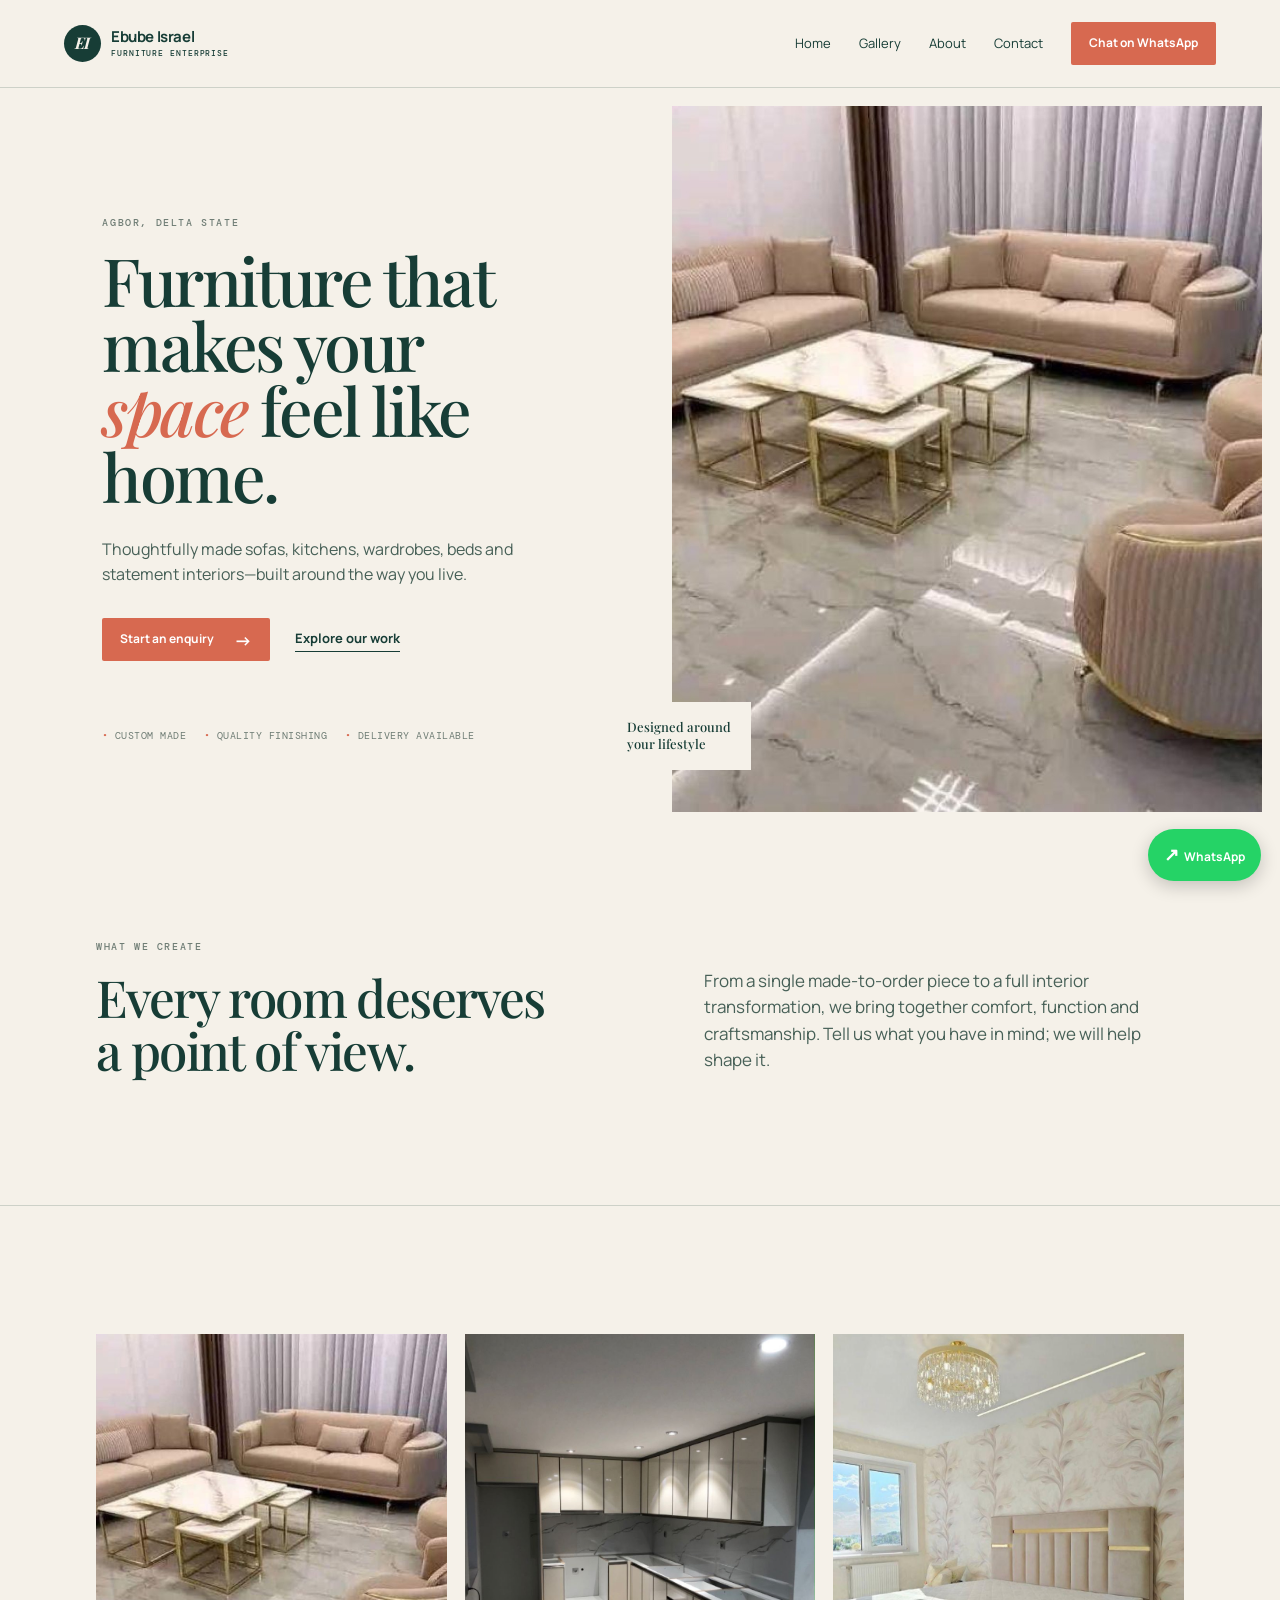
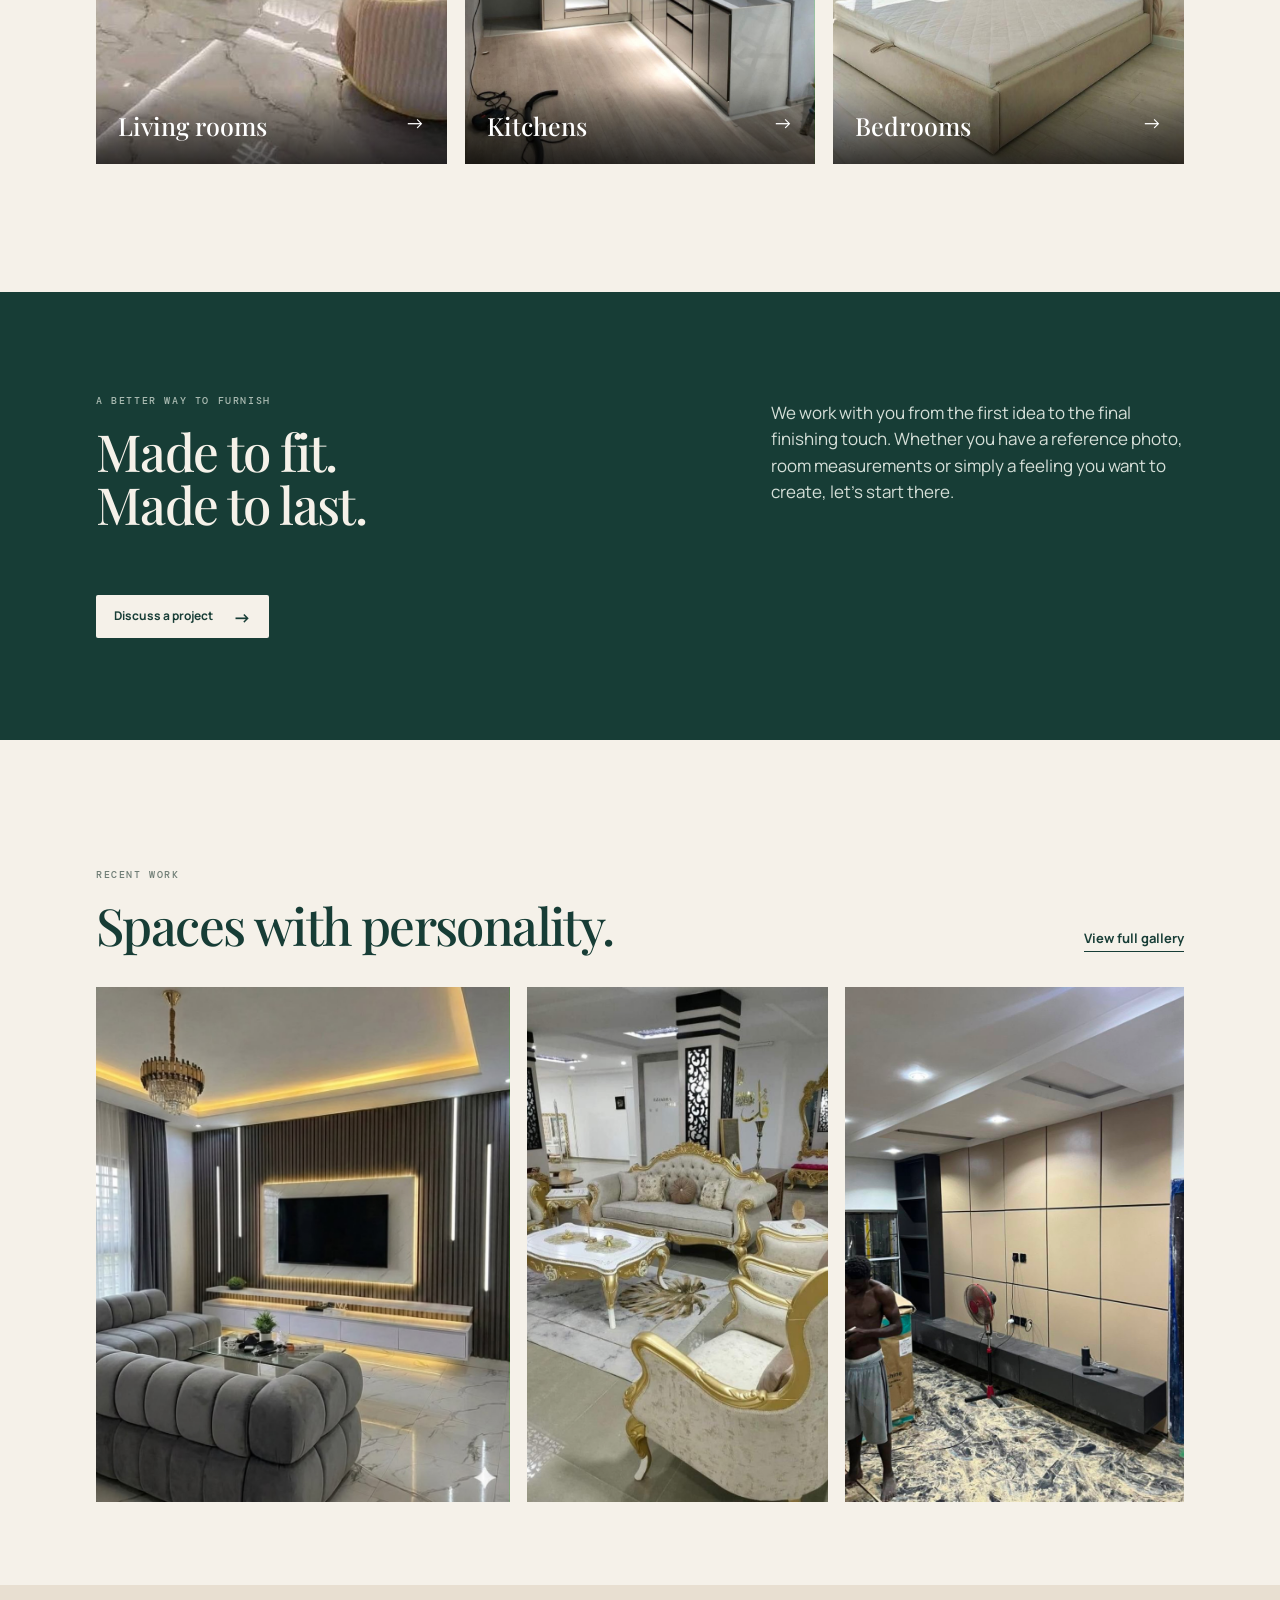
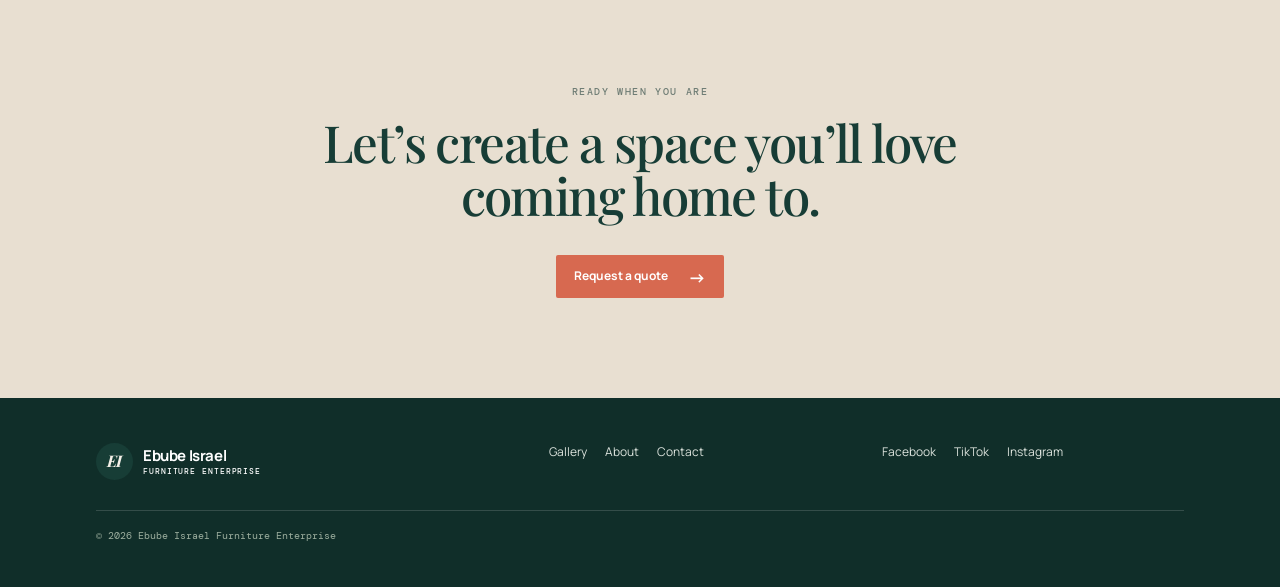
==== index.html @ f66789d7 "Initial Ebube Israel Furniture website" ====
<!doctype html>
<html lang="en">
<head>
  <meta charset="utf-8">
  <meta name="viewport" content="width=device-width, initial-scale=1">
  <meta name="description" content="Ebube Israel Furniture Enterprise creates distinctive sofas, kitchens, wardrobes, beds and complete interior finishing in Agbor, Delta State.">
  <meta name="keywords" content="furniture in Agbor, Agbor furniture, furniture Delta State, custom furniture Nigeria, wardrobes, kitchens, sofas">
  <meta name="theme-color" content="#173d36">
  <meta property="og:title" content="Ebube Israel Furniture Enterprise | Made for your space">
  <meta property="og:description" content="Custom furniture, interiors, kitchens, wardrobes and more in Agbor, Delta State.">
  <meta property="og:type" content="website">
  <title>Ebube Israel Furniture Enterprise | Agbor, Delta State</title>
  <link rel="stylesheet" href="assets/css/style.css">
  <script type="application/ld+json">
  {"@context":"https://schema.org","@type":"FurnitureStore","name":"Ebube Israel Furniture Enterprise","description":"Custom furniture and interior finishing in Agbor, Delta State, Nigeria.","telephone":["+2348166377843","+2348161642542"],"areaServed":[{"@type":"City","name":"Agbor"},{"@type":"AdministrativeArea","name":"Delta State"}],"address":{"@type":"PostalAddress","addressLocality":"Agbor","addressRegion":"Delta State","addressCountry":"NG"},"sameAs":["https://www.facebook.com/share/19ZD1GVcMK/?mibextid=wwXIfr","https://www.tiktok.com/@ebube.israel.furn4?_r=1&_t=ZS-99CXspwr35x","https://www.instagram.com/ebubeisraelfurniture?igsi=MWFmZTEwaGVkZDdkdw=="]}
  </script>
</head>
<body>
  <header class="site-header">
    <a class="brand" href="index.html" aria-label="Ebube Israel Furniture Enterprise home"><span class="brand-mark">EI</span><span>Ebube Israel<small>Furniture Enterprise</small></span></a>
    <button class="menu-toggle" aria-label="Open menu" aria-expanded="false">Menu</button>
    <nav class="nav" aria-label="Main navigation"><a class="active" href="index.html">Home</a><a href="products.html">Gallery</a><a href="about.html">About</a><a href="contact.html">Contact</a><a class="nav-cta" data-wa="Hello Ebube Israel Furniture, I would like to make an enquiry." href="#">Chat on WhatsApp</a></nav>
  </header>
  <main>
    <section class="hero">
      <div class="hero-copy"><p class="eyebrow">Agbor, Delta State</p><h1>Furniture that makes your <em>space</em> feel like home.</h1><p class="lead">Thoughtfully made sofas, kitchens, wardrobes, beds and statement interiors—built around the way you live.</p><div class="hero-actions"><a class="button" data-wa="Hello Ebube Israel Furniture, I would like to make an enquiry." href="#">Start an enquiry <span>→</span></a><a class="text-link" href="products.html">Explore our work</a></div><div class="trust"><span>Custom made</span><span>Quality finishing</span><span>Delivery available</span></div></div>
      <div class="hero-image"><img src="assets/images/living-room.jpg" alt="A completed elegant living room by Ebube Israel Furniture"><div class="image-note">Designed around<br>your lifestyle</div></div>
    </section>
    <section class="intro section"><div><p class="eyebrow">What we create</p><h2>Every room deserves a point of view.</h2></div><p class="intro-copy">From a single made-to-order piece to a full interior transformation, we bring together comfort, function and craftsmanship. Tell us what you have in mind; we will help shape it.</p></section>
    <section class="categories section"><a href="products.html#living" class="category"><img src="assets/images/living-room.jpg" alt="Custom living room furniture"><span>Living rooms <b>→</b></span></a><a href="products.html#kitchen" class="category"><img src="assets/images/kitchen.jpg" alt="Modern fitted kitchen"><span>Kitchens <b>→</b></span></a><a href="products.html#bedroom" class="category"><img src="assets/images/bedroom.jpg" alt="Custom bed and bedroom furniture"><span>Bedrooms <b>→</b></span></a></section>
    <section class="statement"><div><p class="eyebrow">A better way to furnish</p><h2>Made to fit.<br>Made to last.</h2></div><p>We work with you from the first idea to the final finishing touch. Whether you have a reference photo, room measurements or simply a feeling you want to create, let’s start there.</p><a class="button button-light" data-wa="Hello Ebube Israel Furniture, I want to discuss a custom furniture project." href="#">Discuss a project <span>→</span></a></section>
    <section class="featured section"><div class="section-head"><div><p class="eyebrow">Recent work</p><h2>Spaces with personality.</h2></div><a class="text-link" href="products.html">View full gallery</a></div><div class="featured-grid"><img src="assets/images/media-wall.jpg" alt="Modern media wall installation"><img src="assets/images/royal-suite.jpg" alt="Classic luxury living room furniture"><img src="assets/images/wardrobe.jpg" alt="Built-in wardrobe and entertainment unit"></div></section>
    <section class="contact-band"><p class="eyebrow">Ready when you are</p><h2>Let’s create a space you’ll love coming home to.</h2><a class="button" data-wa="Hello Ebube Israel Furniture, I would like a quote for my space." href="#">Request a quote <span>→</span></a></section>
  </main>
  <footer><a class="brand" href="index.html"><span class="brand-mark">EI</span><span>Ebube Israel<small>Furniture Enterprise</small></span></a><div><a href="products.html">Gallery</a><a href="about.html">About</a><a href="contact.html">Contact</a></div><div class="social"><a href="https://www.facebook.com/share/19ZD1GVcMK/?mibextid=wwXIfr" target="_blank" rel="noopener">Facebook</a><a href="https://www.tiktok.com/@ebube.israel.furn4?_r=1&_t=ZS-99CXspwr35x" target="_blank" rel="noopener">TikTok</a><a href="https://www.instagram.com/ebubeisraelfurniture?igsi=MWFmZTEwaGVkZDdkdw==" target="_blank" rel="noopener">Instagram</a></div><p>© <span data-year></span> Ebube Israel Furniture Enterprise</p></footer><a class="whatsapp-float" data-wa="Hello Ebube Israel Furniture, I would like to make an enquiry." href="#" aria-label="Chat on WhatsApp">↗<span>WhatsApp</span></a><script src="assets/js/main.js"></script>
</body></html>
---- assets/css/style.css ----
@import url('https://fonts.googleapis.com/css2?family=DM+Mono:wght@400;500&family=Manrope:wght@400;500;600;700&family=Playfair+Display:ital,wght@0,500;0,600;1,500;1,600&display=swap');
:root{--ink:#173d36;--cream:#f5f1e9;--sand:#e8dfd1;--coral:#d76950;--black:#14201d;--line:rgba(23,61,54,.18)}*{box-sizing:border-box}html{scroll-behavior:smooth}body{margin:0;background:var(--cream);color:var(--ink);font-family:Manrope,Arial,sans-serif;font-size:16px;line-height:1.55}a{color:inherit;text-decoration:none}img{display:block;width:100%;object-fit:cover}.site-header{height:88px;padding:0 clamp(20px,5vw,76px);display:flex;align-items:center;justify-content:space-between;border-bottom:1px solid var(--line);position:relative;z-index:4}.brand{display:flex;align-items:center;gap:10px;font-weight:700;line-height:1.05;font-size:15px;letter-spacing:-.4px}.brand small{font-family:'DM Mono',monospace;font-size:8px;text-transform:uppercase;letter-spacing:.9px;font-weight:500;display:block;margin-top:4px}.brand-mark{width:37px;height:37px;border-radius:50%;background:var(--ink);color:var(--cream);display:grid;place-items:center;font-family:'Playfair Display',serif;font-style:italic;font-size:16px}.nav{display:flex;gap:28px;align-items:center;font-size:13px}.nav>a{position:relative}.nav>a:not(.nav-cta):after{content:'';position:absolute;left:0;right:0;bottom:-8px;height:1px;background:var(--ink);transform:scaleX(0);transition:.2s}.nav>a:hover:after,.nav .active:after{transform:scaleX(1)}.nav-cta,.button{background:var(--coral);color:white;padding:12px 18px;border-radius:2px;font-weight:700;font-size:12px}.menu-toggle{display:none;background:none;border:0;color:var(--ink);font:500 12px 'DM Mono',monospace;text-transform:uppercase}.hero{min-height:655px;display:grid;grid-template-columns:1.05fr .95fr}.hero-copy{padding:clamp(65px,10vw,145px) clamp(20px,8vw,124px) 70px;display:flex;flex-direction:column;justify-content:center}.eyebrow{font:500 10px 'DM Mono',monospace;text-transform:uppercase;letter-spacing:1.6px;margin:0 0 18px;color:#6f7d75}.hero h1,.page-hero h1,.about-hero h1,.contact-page h1{font:500 clamp(44px,5.2vw,80px)/.98 'Playfair Display',serif;letter-spacing:-2.6px;margin:0;max-width:720px}.hero h1 em,.page-hero h1 em,.about-hero h1 em,.contact-page h1 em{color:var(--coral)}.lead{max-width:470px;font-size:16px;margin:29px 0 32px;color:#476057}.hero-actions{display:flex;gap:25px;align-items:center}.button{display:inline-flex;align-items:center;gap:20px;width:max-content;transition:transform .2s,background .2s}.button:hover{background:#bb543e;transform:translateY(-2px)}.button span{font-size:18px;line-height:10px}.text-link{font-size:13px;font-weight:700;border-bottom:1px solid var(--ink);padding-bottom:3px;width:max-content}.trust{display:flex;gap:18px;flex-wrap:wrap;margin-top:68px;font:10px 'DM Mono',monospace;text-transform:uppercase;letter-spacing:.5px;color:#6f7d75}.trust span:before{content:'•';color:var(--coral);margin-right:6px}.hero-image{min-height:500px;position:relative;padding:18px 18px 0 0}.hero-image img{height:100%;min-height:600px}.image-note{position:absolute;left:-65px;bottom:42px;background:var(--cream);padding:17px 20px;font:500 13px/1.3 'Playfair Display',serif}.section{padding:clamp(65px,10vw,140px) clamp(20px,7.5vw,116px)}.intro{display:grid;grid-template-columns:1fr 1fr;gap:10vw;border-bottom:1px solid var(--line)}h2{font:500 clamp(34px,4vw,56px)/1.03 'Playfair Display',serif;letter-spacing:-1.6px;margin:0}.intro-copy{font-size:17px;max-width:465px;margin:28px 0 0;color:#476057}.categories{display:grid;grid-template-columns:repeat(3,1fr);gap:18px}.category{height:430px;position:relative;overflow:hidden;background:var(--ink)}.category img{height:100%;transition:transform .5s}.category:hover img{transform:scale(1.04);opacity:.87}.category span{position:absolute;bottom:0;left:0;right:0;padding:22px;color:#fff;background:linear-gradient(transparent,rgba(0,0,0,.7));font:500 25px 'Playfair Display',serif}.category b{float:right;font:20px Manrope}.statement{background:var(--ink);color:var(--cream);padding:clamp(65px,8vw,120px) clamp(20px,7.5vw,116px);display:grid;grid-template-columns:1.2fr .8fr;gap:55px}.statement .eyebrow{color:#aabbb2}.statement p:not(.eyebrow){font-size:17px;max-width:430px;color:#d5dfd8;margin:6px 0 35px}.button-light{background:var(--cream);color:var(--ink)}.featured .section-head{display:flex;justify-content:space-between;align-items:end;margin-bottom:35px}.featured-grid{display:grid;grid-template-columns:1.1fr .8fr .9fr;gap:17px;height:470px}.featured-grid img{height:100%}.contact-band{padding:100px 20px;text-align:center;background:var(--sand)}.contact-band h2{max-width:660px;margin:0 auto 34px}.contact-band .button{margin:auto}footer{padding:45px clamp(20px,7.5vw,116px);display:grid;grid-template-columns:1.4fr 1fr 1fr;gap:30px;background:#102e29;color:#dbe2dc;font-size:12px}footer .brand{color:#fff}footer a{margin-right:18px}footer p{grid-column:1/-1;border-top:1px solid rgba(255,255,255,.15);padding-top:18px;margin:0;font:10px 'DM Mono',monospace;color:#9daf9f}.whatsapp-float{position:fixed;right:19px;bottom:19px;z-index:8;background:#25d366;color:#fff;border-radius:50px;padding:12px 16px;font-weight:700;font-size:12px;box-shadow:0 5px 18px #0003}.whatsapp-float:first-letter{font-size:18px}.whatsapp-float span{margin-left:5px}.page-hero{padding:clamp(80px,12vw,170px) clamp(20px,12vw,185px) 90px;background:var(--sand)}.page-hero p:last-child{max-width:500px;color:#476057;margin:27px 0 0}.gallery{display:grid;grid-template-columns:1fr 1fr;gap:22px}.gallery-card{height:510px;position:relative;overflow:hidden;background:var(--ink)}.gallery-card.wide{grid-column:span 2;height:540px}.gallery-card img{height:100%;transition:transform .4s}.gallery-card:hover img{transform:scale(1.03)}.gallery-card div{position:absolute;inset:auto 0 0;padding:72px 28px 26px;color:white;background:linear-gradient(transparent,rgba(0,0,0,.85));width:100%}.gallery-card p{font:10px 'DM Mono',monospace;margin:0 0 4px}.gallery-card h2{font-size:34px;margin:0 0 10px}.gallery-card a{font-size:12px;border-bottom:1px solid #fff}.about-hero{display:grid;grid-template-columns:1fr 1fr;min-height:610px;align-items:center;padding-left:clamp(20px,9vw,135px);background:var(--sand)}.about-hero img{height:610px}.story{display:grid;grid-template-columns:1.1fr .9fr;gap:11vw}.story-lead{font:500 clamp(29px,3vw,42px)/1.15 'Playfair Display',serif;margin:0}.story div p{color:#476057;margin:0 0 19px}.story .text-link{margin-top:20px}.values{background:var(--ink);color:var(--cream);display:grid;grid-template-columns:repeat(3,1fr);padding:clamp(55px,7vw,100px) clamp(20px,7.5vw,116px);gap:45px}.values div+div{border-left:1px solid #ffffff2e;padding-left:35px}.values span{font:10px 'DM Mono',monospace;color:#aabbb2}.values h2{font-size:35px;margin:55px 0 15px}.values p{color:#cdd8d1;max-width:250px}.contact-page{min-height:620px;display:grid;grid-template-columns:1fr 1fr;gap:10vw;padding:clamp(80px,10vw,145px) clamp(20px,12vw,185px);background:var(--sand)}.contact-page>div>p:not(.eyebrow){max-width:350px;margin-top:28px;color:#476057}.contact-details{align-self:center;border-top:1px solid var(--line)}.contact-details>a,.contact-details>div{display:grid;grid-template-columns:1fr 1.4fr auto;align-items:center;gap:10px;border-bottom:1px solid var(--line);padding:22px 0}.contact-details span{font:10px 'DM Mono',monospace;text-transform:uppercase}.contact-details strong{font:500 18px 'Playfair Display',serif}.contact-details b{font-size:20px}.contact-details div p{grid-column:2;margin:0!important;font-size:12px}.social-section h2{max-width:750px}.social-section div{margin-top:44px;display:flex;gap:20px;flex-wrap:wrap}.social-section a{padding:16px 19px;border:1px solid var(--line);font-size:13px;font-weight:700}
@media(max-width:760px){.site-header{height:70px}.menu-toggle{display:block}.nav{display:none;position:absolute;left:0;right:0;top:69px;flex-direction:column;align-items:stretch;padding:20px;background:var(--cream);border-bottom:1px solid var(--line);gap:20px}.nav.open{display:flex}.nav-cta{text-align:center}.hero,.intro,.statement,.about-hero,.story,.contact-page{grid-template-columns:1fr}.hero-copy{padding:74px 24px 40px}.hero-image{padding:0;min-height:420px}.hero-image img{min-height:420px}.image-note{left:0;bottom:0}.trust{margin-top:42px}.categories{grid-template-columns:1fr}.category{height:350px}.statement{gap:18px}.featured .section-head{align-items:start;flex-direction:column;gap:20px}.featured-grid{grid-template-columns:1fr 1fr;height:560px}.featured-grid img:first-child{grid-column:span 2;height:300px}.gallery{grid-template-columns:1fr;padding-left:20px;padding-right:20px}.gallery-card,.gallery-card.wide{grid-column:span 1;height:420px}.about-hero{padding:80px 24px 0;gap:50px}.about-hero img{height:420px}.story{gap:35px}.values{grid-template-columns:1fr}.values div+div{border-left:0;border-top:1px solid #ffffff2e;padding:30px 0 0}.values h2{margin-top:20px}.contact-page{gap:55px}.contact-details>a,.contact-details>div{grid-template-columns:1fr auto}.contact-details strong{grid-row:2}.contact-details b{grid-row:1/3;grid-column:2}.contact-details div p{grid-column:1/-1}.page-hero{padding:85px 24px 70px}footer{grid-template-columns:1fr;gap:22px}.social{display:flex;flex-wrap:wrap}.whatsapp-float span{display:none}.whatsapp-float{width:48px;height:48px;padding:13px;text-align:center;border-radius:50%}}
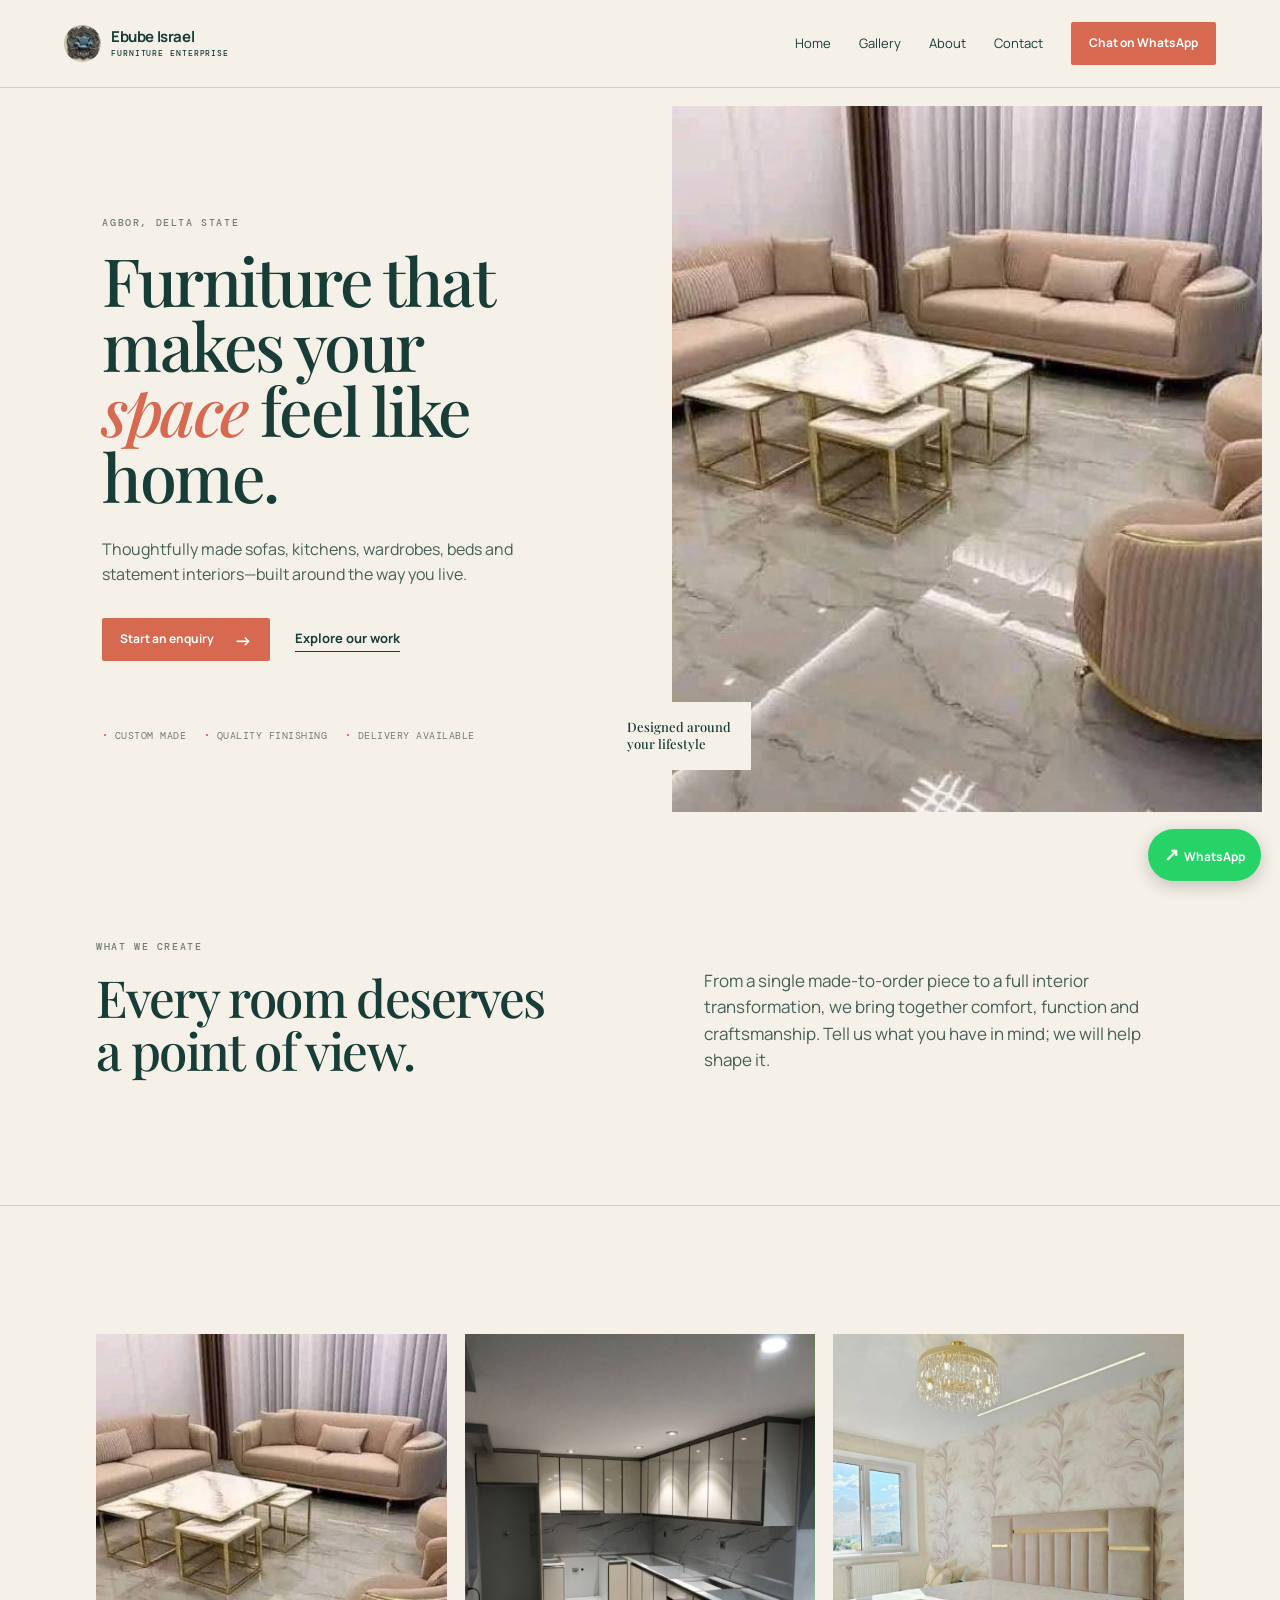
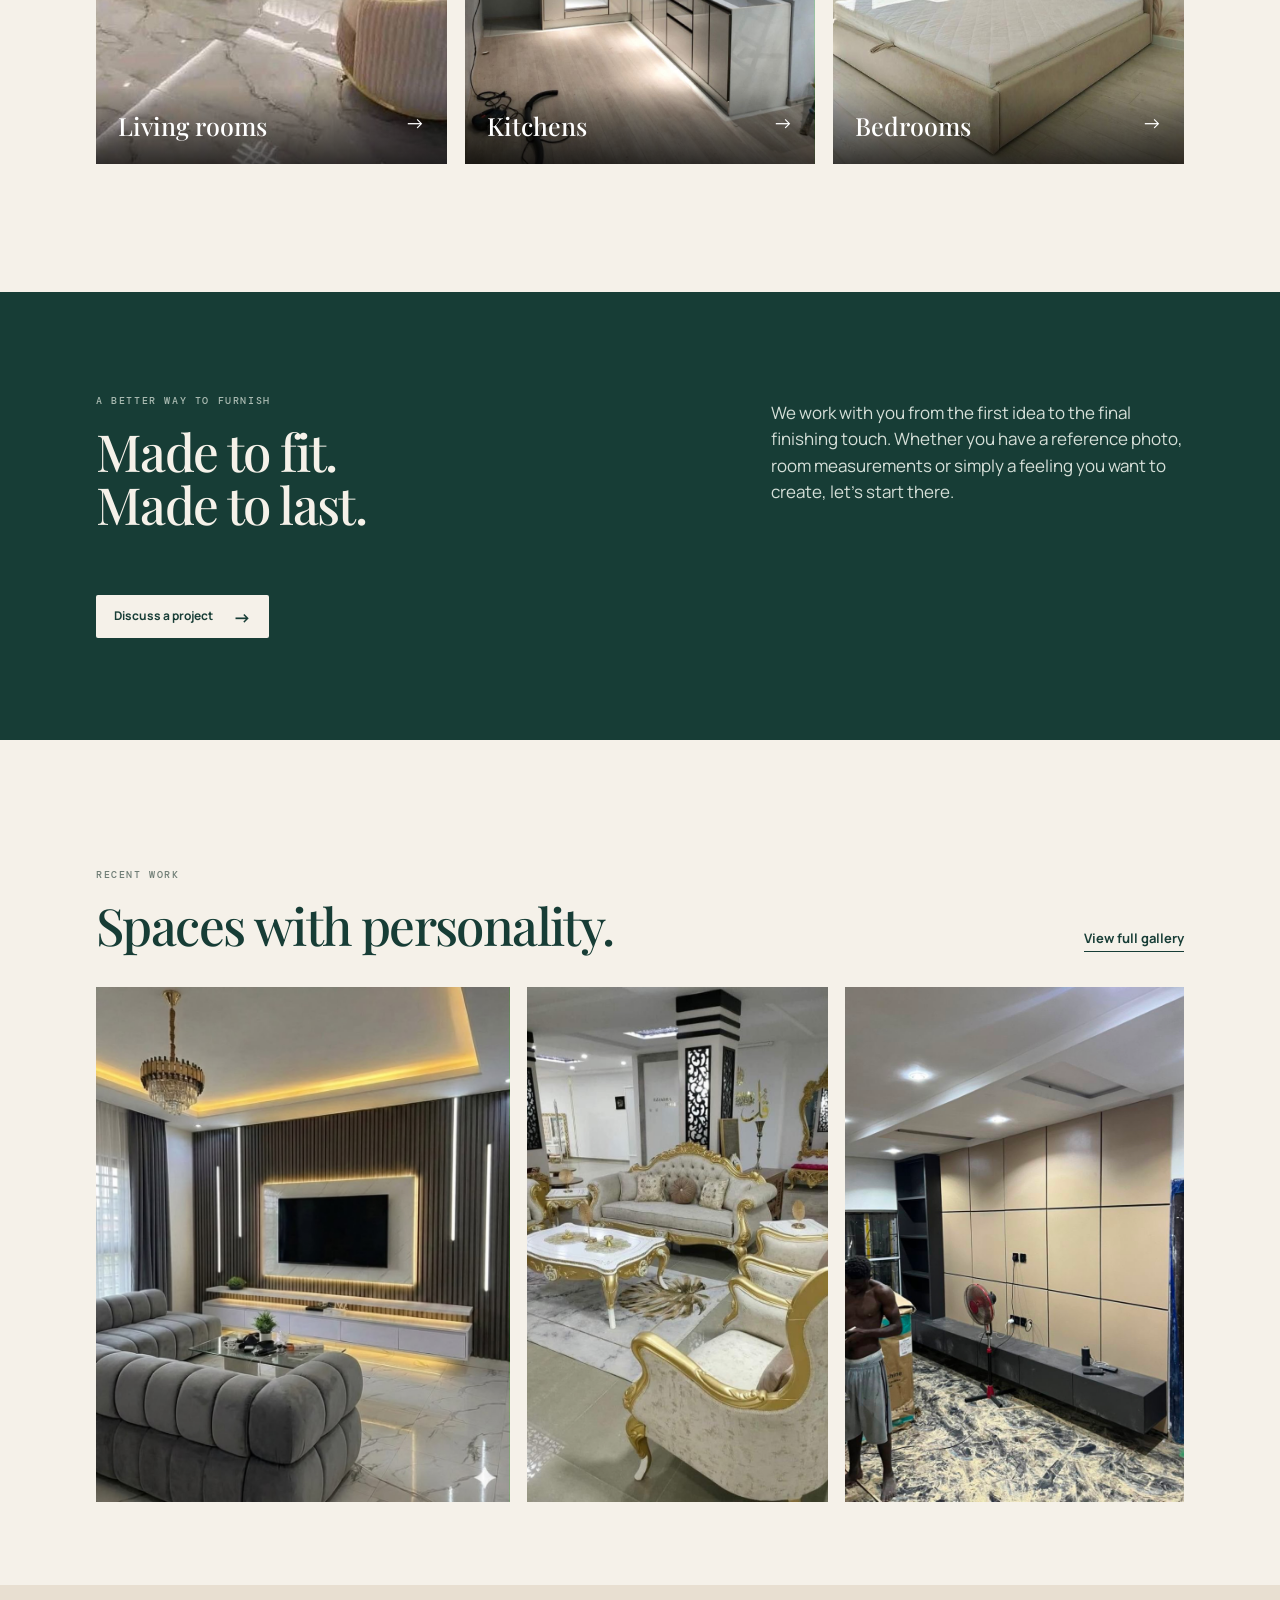
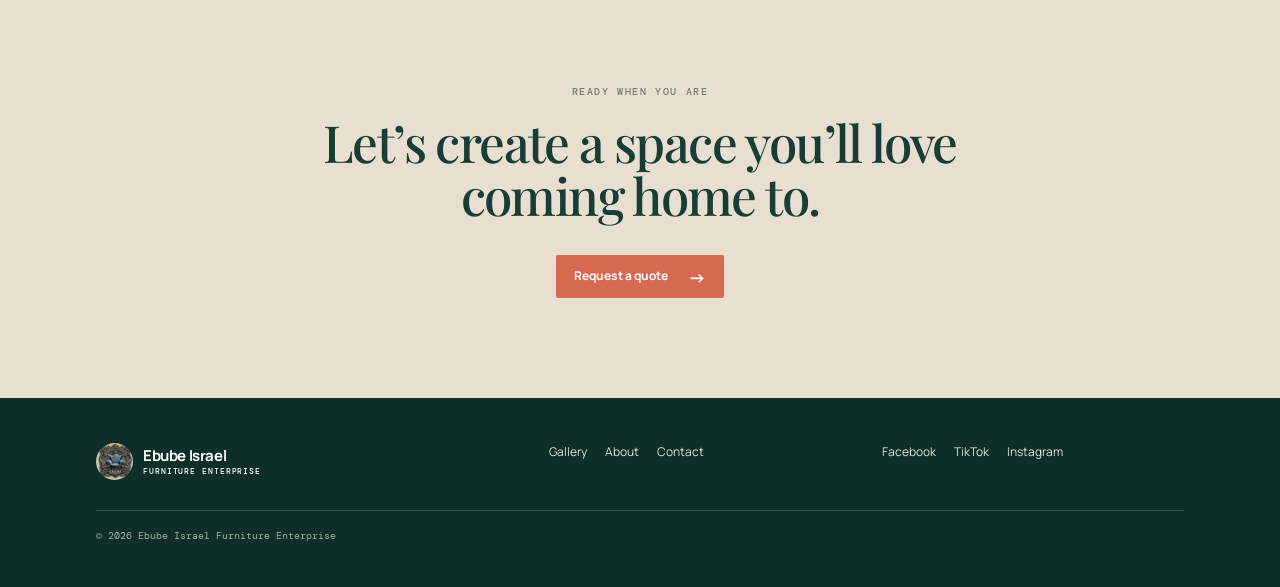
==== commit b6b823d4: "Expand catalogue and add new gallery projects" ====
--- a/index.html
+++ b/index.html
@@ -6,13 +6,14 @@
   <meta name="description" content="Ebube Israel Furniture Enterprise creates distinctive sofas, kitchens, wardrobes, beds and complete interior finishing in Agbor, Delta State.">
   <meta name="keywords" content="furniture in Agbor, Agbor furniture, furniture Delta State, custom furniture Nigeria, wardrobes, kitchens, sofas">
   <meta name="theme-color" content="#173d36">
+  <link rel="canonical" href="https://ebubeisraelfurnitureenterprise.com/">
   <meta property="og:title" content="Ebube Israel Furniture Enterprise | Made for your space">
   <meta property="og:description" content="Custom furniture, interiors, kitchens, wardrobes and more in Agbor, Delta State.">
   <meta property="og:type" content="website">
   <title>Ebube Israel Furniture Enterprise | Agbor, Delta State</title>
   <link rel="stylesheet" href="assets/css/style.css">
   <script type="application/ld+json">
-  {"@context":"https://schema.org","@type":"FurnitureStore","name":"Ebube Israel Furniture Enterprise","description":"Custom furniture and interior finishing in Agbor, Delta State, Nigeria.","telephone":["+2348166377843","+2348161642542"],"areaServed":[{"@type":"City","name":"Agbor"},{"@type":"AdministrativeArea","name":"Delta State"}],"address":{"@type":"PostalAddress","addressLocality":"Agbor","addressRegion":"Delta State","addressCountry":"NG"},"sameAs":["https://www.facebook.com/share/19ZD1GVcMK/?mibextid=wwXIfr","https://www.tiktok.com/@ebube.israel.furn4?_r=1&_t=ZS-99CXspwr35x","https://www.instagram.com/ebubeisraelfurniture?igsi=MWFmZTEwaGVkZDdkdw=="]}
+  {"@context":"https://schema.org","@type":"FurnitureStore","name":"Ebube Israel Furniture Enterprise","url":"https://ebubeisraelfurnitureenterprise.com/","description":"Custom furniture and interior finishing in Agbor, Delta State, Nigeria.","telephone":["+2348166377843","+2348161642542"],"areaServed":[{"@type":"City","name":"Agbor"},{"@type":"AdministrativeArea","name":"Delta State"}],"address":{"@type":"PostalAddress","addressLocality":"Agbor","addressRegion":"Delta State","addressCountry":"NG"},"sameAs":["https://www.facebook.com/share/19ZD1GVcMK/?mibextid=wwXIfr","https://www.tiktok.com/@ebube.israel.furn4?_r=1&_t=ZS-99CXspwr35x","https://www.instagram.com/ebubeisraelfurniture?igsi=MWFmZTEwaGVkZDdkdw=="]}
   </script>
 </head>
 <body>
--- a/assets/css/style.css
+++ b/assets/css/style.css
@@ -1,3 +1,5 @@
 @import url('https://fonts.googleapis.com/css2?family=DM+Mono:wght@400;500&family=Manrope:wght@400;500;600;700&family=Playfair+Display:ital,wght@0,500;0,600;1,500;1,600&display=swap');
 :root{--ink:#173d36;--cream:#f5f1e9;--sand:#e8dfd1;--coral:#d76950;--black:#14201d;--line:rgba(23,61,54,.18)}*{box-sizing:border-box}html{scroll-behavior:smooth}body{margin:0;background:var(--cream);color:var(--ink);font-family:Manrope,Arial,sans-serif;font-size:16px;line-height:1.55}a{color:inherit;text-decoration:none}img{display:block;width:100%;object-fit:cover}.site-header{height:88px;padding:0 clamp(20px,5vw,76px);display:flex;align-items:center;justify-content:space-between;border-bottom:1px solid var(--line);position:relative;z-index:4}.brand{display:flex;align-items:center;gap:10px;font-weight:700;line-height:1.05;font-size:15px;letter-spacing:-.4px}.brand small{font-family:'DM Mono',monospace;font-size:8px;text-transform:uppercase;letter-spacing:.9px;font-weight:500;display:block;margin-top:4px}.brand-mark{width:37px;height:37px;border-radius:50%;background:var(--ink);color:var(--cream);display:grid;place-items:center;font-family:'Playfair Display',serif;font-style:italic;font-size:16px}.nav{display:flex;gap:28px;align-items:center;font-size:13px}.nav>a{position:relative}.nav>a:not(.nav-cta):after{content:'';position:absolute;left:0;right:0;bottom:-8px;height:1px;background:var(--ink);transform:scaleX(0);transition:.2s}.nav>a:hover:after,.nav .active:after{transform:scaleX(1)}.nav-cta,.button{background:var(--coral);color:white;padding:12px 18px;border-radius:2px;font-weight:700;font-size:12px}.menu-toggle{display:none;background:none;border:0;color:var(--ink);font:500 12px 'DM Mono',monospace;text-transform:uppercase}.hero{min-height:655px;display:grid;grid-template-columns:1.05fr .95fr}.hero-copy{padding:clamp(65px,10vw,145px) clamp(20px,8vw,124px) 70px;display:flex;flex-direction:column;justify-content:center}.eyebrow{font:500 10px 'DM Mono',monospace;text-transform:uppercase;letter-spacing:1.6px;margin:0 0 18px;color:#6f7d75}.hero h1,.page-hero h1,.about-hero h1,.contact-page h1{font:500 clamp(44px,5.2vw,80px)/.98 'Playfair Display',serif;letter-spacing:-2.6px;margin:0;max-width:720px}.hero h1 em,.page-hero h1 em,.about-hero h1 em,.contact-page h1 em{color:var(--coral)}.lead{max-width:470px;font-size:16px;margin:29px 0 32px;color:#476057}.hero-actions{display:flex;gap:25px;align-items:center}.button{display:inline-flex;align-items:center;gap:20px;width:max-content;transition:transform .2s,background .2s}.button:hover{background:#bb543e;transform:translateY(-2px)}.button span{font-size:18px;line-height:10px}.text-link{font-size:13px;font-weight:700;border-bottom:1px solid var(--ink);padding-bottom:3px;width:max-content}.trust{display:flex;gap:18px;flex-wrap:wrap;margin-top:68px;font:10px 'DM Mono',monospace;text-transform:uppercase;letter-spacing:.5px;color:#6f7d75}.trust span:before{content:'•';color:var(--coral);margin-right:6px}.hero-image{min-height:500px;position:relative;padding:18px 18px 0 0}.hero-image img{height:100%;min-height:600px}.image-note{position:absolute;left:-65px;bottom:42px;background:var(--cream);padding:17px 20px;font:500 13px/1.3 'Playfair Display',serif}.section{padding:clamp(65px,10vw,140px) clamp(20px,7.5vw,116px)}.intro{display:grid;grid-template-columns:1fr 1fr;gap:10vw;border-bottom:1px solid var(--line)}h2{font:500 clamp(34px,4vw,56px)/1.03 'Playfair Display',serif;letter-spacing:-1.6px;margin:0}.intro-copy{font-size:17px;max-width:465px;margin:28px 0 0;color:#476057}.categories{display:grid;grid-template-columns:repeat(3,1fr);gap:18px}.category{height:430px;position:relative;overflow:hidden;background:var(--ink)}.category img{height:100%;transition:transform .5s}.category:hover img{transform:scale(1.04);opacity:.87}.category span{position:absolute;bottom:0;left:0;right:0;padding:22px;color:#fff;background:linear-gradient(transparent,rgba(0,0,0,.7));font:500 25px 'Playfair Display',serif}.category b{float:right;font:20px Manrope}.statement{background:var(--ink);color:var(--cream);padding:clamp(65px,8vw,120px) clamp(20px,7.5vw,116px);display:grid;grid-template-columns:1.2fr .8fr;gap:55px}.statement .eyebrow{color:#aabbb2}.statement p:not(.eyebrow){font-size:17px;max-width:430px;color:#d5dfd8;margin:6px 0 35px}.button-light{background:var(--cream);color:var(--ink)}.featured .section-head{display:flex;justify-content:space-between;align-items:end;margin-bottom:35px}.featured-grid{display:grid;grid-template-columns:1.1fr .8fr .9fr;gap:17px;height:470px}.featured-grid img{height:100%}.contact-band{padding:100px 20px;text-align:center;background:var(--sand)}.contact-band h2{max-width:660px;margin:0 auto 34px}.contact-band .button{margin:auto}footer{padding:45px clamp(20px,7.5vw,116px);display:grid;grid-template-columns:1.4fr 1fr 1fr;gap:30px;background:#102e29;color:#dbe2dc;font-size:12px}footer .brand{color:#fff}footer a{margin-right:18px}footer p{grid-column:1/-1;border-top:1px solid rgba(255,255,255,.15);padding-top:18px;margin:0;font:10px 'DM Mono',monospace;color:#9daf9f}.whatsapp-float{position:fixed;right:19px;bottom:19px;z-index:8;background:#25d366;color:#fff;border-radius:50px;padding:12px 16px;font-weight:700;font-size:12px;box-shadow:0 5px 18px #0003}.whatsapp-float:first-letter{font-size:18px}.whatsapp-float span{margin-left:5px}.page-hero{padding:clamp(80px,12vw,170px) clamp(20px,12vw,185px) 90px;background:var(--sand)}.page-hero p:last-child{max-width:500px;color:#476057;margin:27px 0 0}.gallery{display:grid;grid-template-columns:1fr 1fr;gap:22px}.gallery-card{height:510px;position:relative;overflow:hidden;background:var(--ink)}.gallery-card.wide{grid-column:span 2;height:540px}.gallery-card img{height:100%;transition:transform .4s}.gallery-card:hover img{transform:scale(1.03)}.gallery-card div{position:absolute;inset:auto 0 0;padding:72px 28px 26px;color:white;background:linear-gradient(transparent,rgba(0,0,0,.85));width:100%}.gallery-card p{font:10px 'DM Mono',monospace;margin:0 0 4px}.gallery-card h2{font-size:34px;margin:0 0 10px}.gallery-card a{font-size:12px;border-bottom:1px solid #fff}.about-hero{display:grid;grid-template-columns:1fr 1fr;min-height:610px;align-items:center;padding-left:clamp(20px,9vw,135px);background:var(--sand)}.about-hero img{height:610px}.story{display:grid;grid-template-columns:1.1fr .9fr;gap:11vw}.story-lead{font:500 clamp(29px,3vw,42px)/1.15 'Playfair Display',serif;margin:0}.story div p{color:#476057;margin:0 0 19px}.story .text-link{margin-top:20px}.values{background:var(--ink);color:var(--cream);display:grid;grid-template-columns:repeat(3,1fr);padding:clamp(55px,7vw,100px) clamp(20px,7.5vw,116px);gap:45px}.values div+div{border-left:1px solid #ffffff2e;padding-left:35px}.values span{font:10px 'DM Mono',monospace;color:#aabbb2}.values h2{font-size:35px;margin:55px 0 15px}.values p{color:#cdd8d1;max-width:250px}.contact-page{min-height:620px;display:grid;grid-template-columns:1fr 1fr;gap:10vw;padding:clamp(80px,10vw,145px) clamp(20px,12vw,185px);background:var(--sand)}.contact-page>div>p:not(.eyebrow){max-width:350px;margin-top:28px;color:#476057}.contact-details{align-self:center;border-top:1px solid var(--line)}.contact-details>a,.contact-details>div{display:grid;grid-template-columns:1fr 1.4fr auto;align-items:center;gap:10px;border-bottom:1px solid var(--line);padding:22px 0}.contact-details span{font:10px 'DM Mono',monospace;text-transform:uppercase}.contact-details strong{font:500 18px 'Playfair Display',serif}.contact-details b{font-size:20px}.contact-details div p{grid-column:2;margin:0!important;font-size:12px}.social-section h2{max-width:750px}.social-section div{margin-top:44px;display:flex;gap:20px;flex-wrap:wrap}.social-section a{padding:16px 19px;border:1px solid var(--line);font-size:13px;font-weight:700}
 @media(max-width:760px){.site-header{height:70px}.menu-toggle{display:block}.nav{display:none;position:absolute;left:0;right:0;top:69px;flex-direction:column;align-items:stretch;padding:20px;background:var(--cream);border-bottom:1px solid var(--line);gap:20px}.nav.open{display:flex}.nav-cta{text-align:center}.hero,.intro,.statement,.about-hero,.story,.contact-page{grid-template-columns:1fr}.hero-copy{padding:74px 24px 40px}.hero-image{padding:0;min-height:420px}.hero-image img{min-height:420px}.image-note{left:0;bottom:0}.trust{margin-top:42px}.categories{grid-template-columns:1fr}.category{height:350px}.statement{gap:18px}.featured .section-head{align-items:start;flex-direction:column;gap:20px}.featured-grid{grid-template-columns:1fr 1fr;height:560px}.featured-grid img:first-child{grid-column:span 2;height:300px}.gallery{grid-template-columns:1fr;padding-left:20px;padding-right:20px}.gallery-card,.gallery-card.wide{grid-column:span 1;height:420px}.about-hero{padding:80px 24px 0;gap:50px}.about-hero img{height:420px}.story{gap:35px}.values{grid-template-columns:1fr}.values div+div{border-left:0;border-top:1px solid #ffffff2e;padding:30px 0 0}.values h2{margin-top:20px}.contact-page{gap:55px}.contact-details>a,.contact-details>div{grid-template-columns:1fr auto}.contact-details strong{grid-row:2}.contact-details b{grid-row:1/3;grid-column:2}.contact-details div p{grid-column:1/-1}.page-hero{padding:85px 24px 70px}footer{grid-template-columns:1fr;gap:22px}.social{display:flex;flex-wrap:wrap}.whatsapp-float span{display:none}.whatsapp-float{width:48px;height:48px;padding:13px;text-align:center;border-radius:50%}}
+.brand-mark{background-image:url('../images/logo.jpeg');background-position:center;background-size:cover;background-repeat:no-repeat;color:transparent;font-size:0;text-indent:-9999px}
+.catalogue-hero{padding-bottom:65px}.catalogue-stats{display:flex;gap:22px;flex-wrap:wrap;margin-top:42px;font:10px 'DM Mono',monospace;text-transform:uppercase;letter-spacing:.6px;color:#64746d}.catalogue-stats span:before{content:'✦';color:var(--coral);margin-right:7px}.catalogue-toolbar{display:flex;justify-content:space-between;gap:30px;align-items:end;margin-bottom:38px}.filters{display:flex;gap:8px;flex-wrap:wrap;justify-content:flex-end}.filter{border:1px solid var(--line);background:transparent;border-radius:100px;padding:9px 13px;color:var(--ink);font:600 11px Manrope;cursor:pointer}.filter.active,.filter:hover{background:var(--ink);color:var(--cream)}.catalogue-grid{display:grid;grid-template-columns:repeat(3,1fr);gap:18px}.catalogue-card{height:420px;background:var(--ink);position:relative;overflow:hidden}.catalogue-card.span-two{grid-column:span 2}.catalogue-card img{height:100%;transition:transform .45s}.catalogue-card:hover img{transform:scale(1.035)}.catalogue-card div{position:absolute;inset:auto 0 0;padding:80px 23px 22px;color:white;background:linear-gradient(transparent,rgba(0,0,0,.83))}.catalogue-card p{margin:0 0 4px;font:10px 'DM Mono',monospace;text-transform:uppercase;letter-spacing:.8px;color:#e5c3b8}.catalogue-card h3{margin:0 0 10px;font:500 27px 'Playfair Display',serif}.catalogue-card a{font-size:11px;font-weight:700;border-bottom:1px solid #fff}.process{display:grid;grid-template-columns:.9fr 1.1fr;gap:9vw;background:#eae3d7}.process ol{margin:0;padding:0;list-style:none}.process li{display:grid;grid-template-columns:55px 1fr;gap:17px;border-top:1px solid var(--line);padding:20px 0}.process li:last-child{border-bottom:1px solid var(--line)}.process li>span{font:10px 'DM Mono',monospace;color:var(--coral);padding-top:4px}.process h3{margin:0 0 5px;font:500 23px 'Playfair Display',serif}.process p{margin:0;max-width:380px;font-size:13px;color:#52675e}@media(max-width:760px){.catalogue-toolbar,.process{grid-template-columns:1fr;display:grid;align-items:start}.filters{justify-content:flex-start}.catalogue-grid{grid-template-columns:1fr}.catalogue-card,.catalogue-card.span-two{grid-column:span 1;height:390px}.catalogue-stats{gap:12px}.process{gap:40px}}
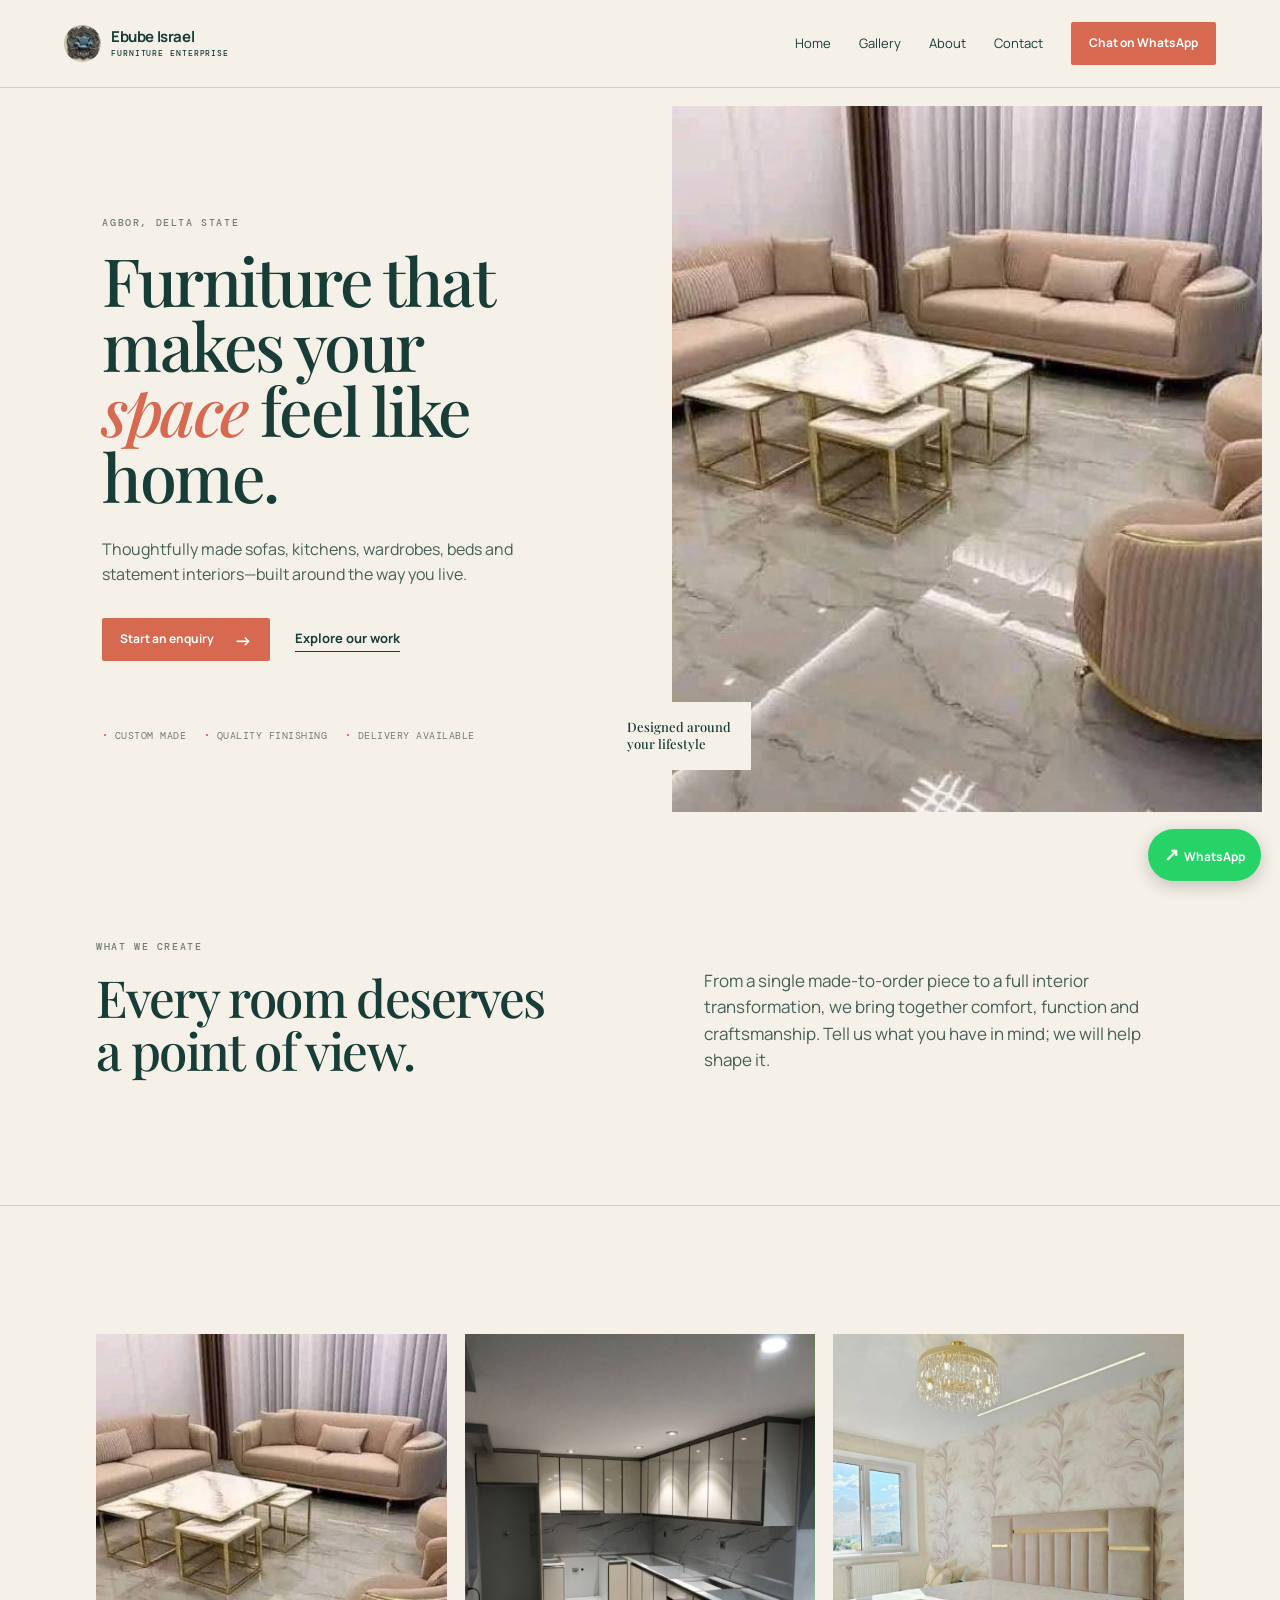
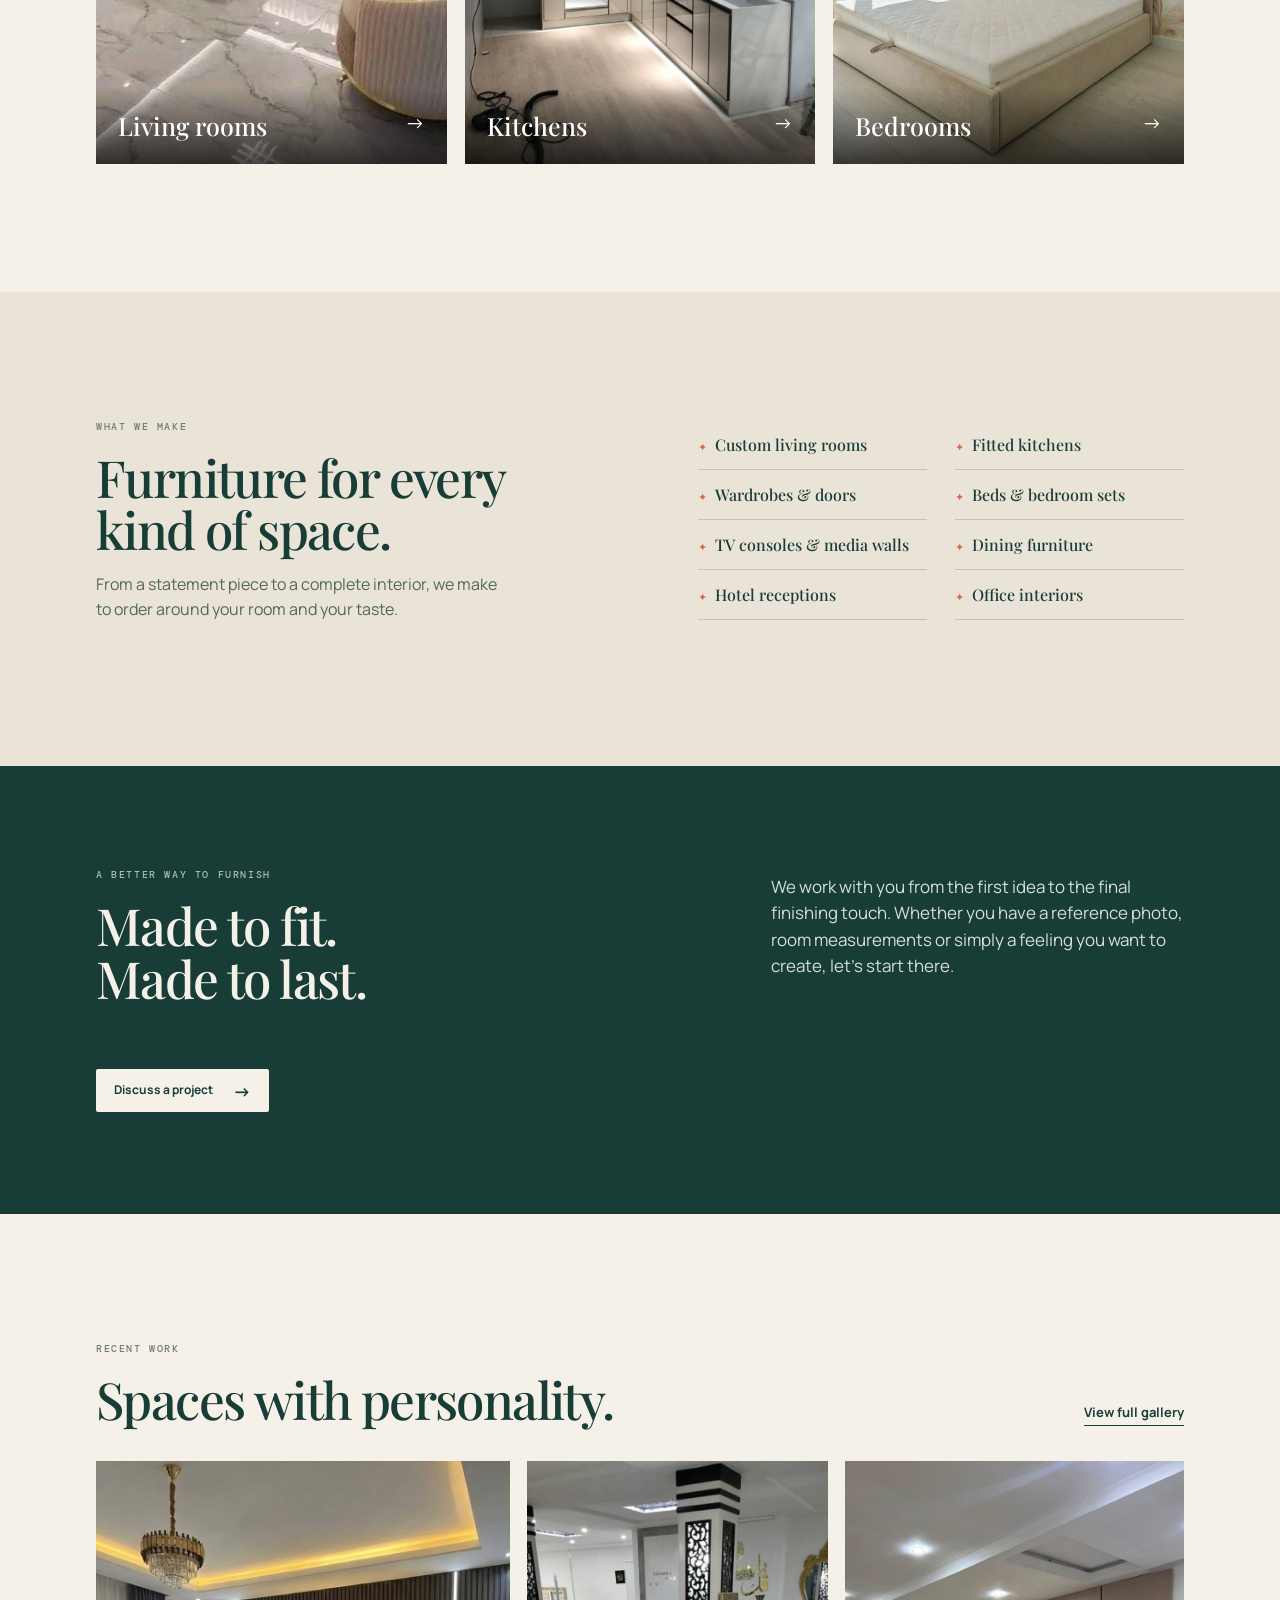
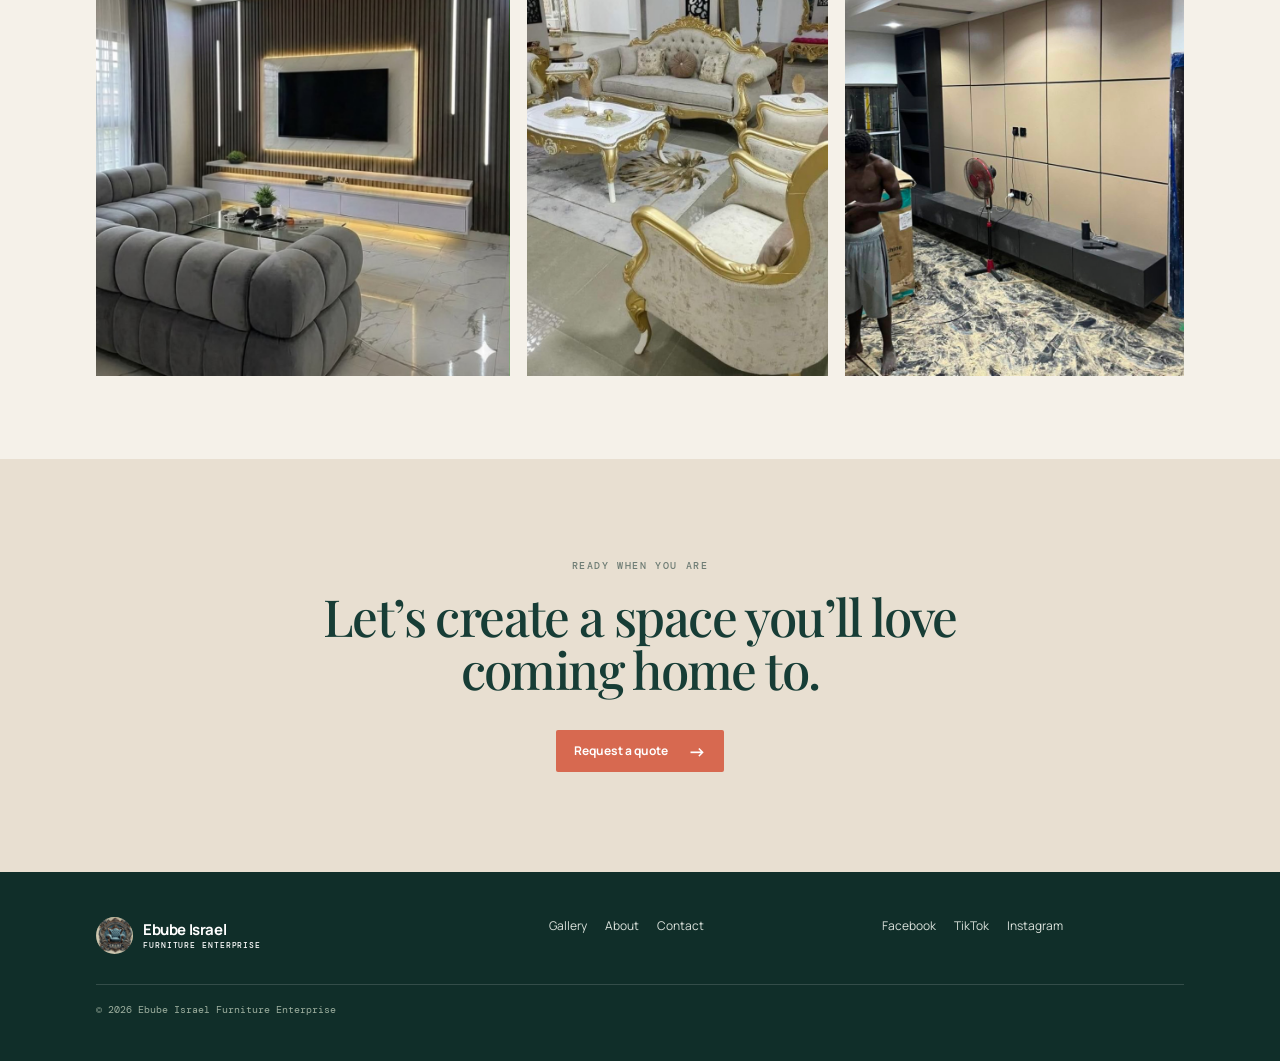
==== commit 4e68981b: "Add address, services and inspiration catalogue" ====
--- a/index.html
+++ b/index.html
@@ -13,7 +13,7 @@
   <title>Ebube Israel Furniture Enterprise | Agbor, Delta State</title>
   <link rel="stylesheet" href="assets/css/style.css">
   <script type="application/ld+json">
-  {"@context":"https://schema.org","@type":"FurnitureStore","name":"Ebube Israel Furniture Enterprise","url":"https://ebubeisraelfurnitureenterprise.com/","description":"Custom furniture and interior finishing in Agbor, Delta State, Nigeria.","telephone":["+2348166377843","+2348161642542"],"areaServed":[{"@type":"City","name":"Agbor"},{"@type":"AdministrativeArea","name":"Delta State"}],"address":{"@type":"PostalAddress","addressLocality":"Agbor","addressRegion":"Delta State","addressCountry":"NG"},"sameAs":["https://www.facebook.com/share/19ZD1GVcMK/?mibextid=wwXIfr","https://www.tiktok.com/@ebube.israel.furn4?_r=1&_t=ZS-99CXspwr35x","https://www.instagram.com/ebubeisraelfurniture?igsi=MWFmZTEwaGVkZDdkdw=="]}
+  {"@context":"https://schema.org","@type":"FurnitureStore","name":"Ebube Israel Furniture Enterprise","url":"https://ebubeisraelfurnitureenterprise.com/","description":"Custom furniture and interior finishing in Agbor, Delta State, Nigeria.","telephone":["+2348166377843","+2348161642542"],"areaServed":[{"@type":"City","name":"Agbor"},{"@type":"AdministrativeArea","name":"Delta State"}],"address":{"@type":"PostalAddress","streetAddress":"18 Deeper Life Road","addressLocality":"Agbor","addressRegion":"Delta State","addressCountry":"NG"},"sameAs":["https://www.facebook.com/share/19ZD1GVcMK/?mibextid=wwXIfr","https://www.tiktok.com/@ebube.israel.furn4?_r=1&_t=ZS-99CXspwr35x","https://www.instagram.com/ebubeisraelfurniture?igsi=MWFmZTEwaGVkZDdkdw=="]}
   </script>
 </head>
 <body>
@@ -29,6 +29,7 @@
     </section>
     <section class="intro section"><div><p class="eyebrow">What we create</p><h2>Every room deserves a point of view.</h2></div><p class="intro-copy">From a single made-to-order piece to a full interior transformation, we bring together comfort, function and craftsmanship. Tell us what you have in mind; we will help shape it.</p></section>
     <section class="categories section"><a href="products.html#living" class="category"><img src="assets/images/living-room.jpg" alt="Custom living room furniture"><span>Living rooms <b>→</b></span></a><a href="products.html#kitchen" class="category"><img src="assets/images/kitchen.jpg" alt="Modern fitted kitchen"><span>Kitchens <b>→</b></span></a><a href="products.html#bedroom" class="category"><img src="assets/images/bedroom.jpg" alt="Custom bed and bedroom furniture"><span>Bedrooms <b>→</b></span></a></section>
+    <section class="services section"><div><p class="eyebrow">What we make</p><h2>Furniture for every<br>kind of space.</h2><p>From a statement piece to a complete interior, we make to order around your room and your taste.</p></div><div class="service-list"><span>Custom living rooms</span><span>Fitted kitchens</span><span>Wardrobes &amp; doors</span><span>Beds &amp; bedroom sets</span><span>TV consoles &amp; media walls</span><span>Dining furniture</span><span>Hotel receptions</span><span>Office interiors</span></div></section>
     <section class="statement"><div><p class="eyebrow">A better way to furnish</p><h2>Made to fit.<br>Made to last.</h2></div><p>We work with you from the first idea to the final finishing touch. Whether you have a reference photo, room measurements or simply a feeling you want to create, let’s start there.</p><a class="button button-light" data-wa="Hello Ebube Israel Furniture, I want to discuss a custom furniture project." href="#">Discuss a project <span>→</span></a></section>
     <section class="featured section"><div class="section-head"><div><p class="eyebrow">Recent work</p><h2>Spaces with personality.</h2></div><a class="text-link" href="products.html">View full gallery</a></div><div class="featured-grid"><img src="assets/images/media-wall.jpg" alt="Modern media wall installation"><img src="assets/images/royal-suite.jpg" alt="Classic luxury living room furniture"><img src="assets/images/wardrobe.jpg" alt="Built-in wardrobe and entertainment unit"></div></section>
     <section class="contact-band"><p class="eyebrow">Ready when you are</p><h2>Let’s create a space you’ll love coming home to.</h2><a class="button" data-wa="Hello Ebube Israel Furniture, I would like a quote for my space." href="#">Request a quote <span>→</span></a></section>
--- a/assets/css/style.css
+++ b/assets/css/style.css
@@ -3,3 +3,4 @@
 @media(max-width:760px){.site-header{height:70px}.menu-toggle{display:block}.nav{display:none;position:absolute;left:0;right:0;top:69px;flex-direction:column;align-items:stretch;padding:20px;background:var(--cream);border-bottom:1px solid var(--line);gap:20px}.nav.open{display:flex}.nav-cta{text-align:center}.hero,.intro,.statement,.about-hero,.story,.contact-page{grid-template-columns:1fr}.hero-copy{padding:74px 24px 40px}.hero-image{padding:0;min-height:420px}.hero-image img{min-height:420px}.image-note{left:0;bottom:0}.trust{margin-top:42px}.categories{grid-template-columns:1fr}.category{height:350px}.statement{gap:18px}.featured .section-head{align-items:start;flex-direction:column;gap:20px}.featured-grid{grid-template-columns:1fr 1fr;height:560px}.featured-grid img:first-child{grid-column:span 2;height:300px}.gallery{grid-template-columns:1fr;padding-left:20px;padding-right:20px}.gallery-card,.gallery-card.wide{grid-column:span 1;height:420px}.about-hero{padding:80px 24px 0;gap:50px}.about-hero img{height:420px}.story{gap:35px}.values{grid-template-columns:1fr}.values div+div{border-left:0;border-top:1px solid #ffffff2e;padding:30px 0 0}.values h2{margin-top:20px}.contact-page{gap:55px}.contact-details>a,.contact-details>div{grid-template-columns:1fr auto}.contact-details strong{grid-row:2}.contact-details b{grid-row:1/3;grid-column:2}.contact-details div p{grid-column:1/-1}.page-hero{padding:85px 24px 70px}footer{grid-template-columns:1fr;gap:22px}.social{display:flex;flex-wrap:wrap}.whatsapp-float span{display:none}.whatsapp-float{width:48px;height:48px;padding:13px;text-align:center;border-radius:50%}}
 .brand-mark{background-image:url('../images/logo.jpeg');background-position:center;background-size:cover;background-repeat:no-repeat;color:transparent;font-size:0;text-indent:-9999px}
 .catalogue-hero{padding-bottom:65px}.catalogue-stats{display:flex;gap:22px;flex-wrap:wrap;margin-top:42px;font:10px 'DM Mono',monospace;text-transform:uppercase;letter-spacing:.6px;color:#64746d}.catalogue-stats span:before{content:'✦';color:var(--coral);margin-right:7px}.catalogue-toolbar{display:flex;justify-content:space-between;gap:30px;align-items:end;margin-bottom:38px}.filters{display:flex;gap:8px;flex-wrap:wrap;justify-content:flex-end}.filter{border:1px solid var(--line);background:transparent;border-radius:100px;padding:9px 13px;color:var(--ink);font:600 11px Manrope;cursor:pointer}.filter.active,.filter:hover{background:var(--ink);color:var(--cream)}.catalogue-grid{display:grid;grid-template-columns:repeat(3,1fr);gap:18px}.catalogue-card{height:420px;background:var(--ink);position:relative;overflow:hidden}.catalogue-card.span-two{grid-column:span 2}.catalogue-card img{height:100%;transition:transform .45s}.catalogue-card:hover img{transform:scale(1.035)}.catalogue-card div{position:absolute;inset:auto 0 0;padding:80px 23px 22px;color:white;background:linear-gradient(transparent,rgba(0,0,0,.83))}.catalogue-card p{margin:0 0 4px;font:10px 'DM Mono',monospace;text-transform:uppercase;letter-spacing:.8px;color:#e5c3b8}.catalogue-card h3{margin:0 0 10px;font:500 27px 'Playfair Display',serif}.catalogue-card a{font-size:11px;font-weight:700;border-bottom:1px solid #fff}.process{display:grid;grid-template-columns:.9fr 1.1fr;gap:9vw;background:#eae3d7}.process ol{margin:0;padding:0;list-style:none}.process li{display:grid;grid-template-columns:55px 1fr;gap:17px;border-top:1px solid var(--line);padding:20px 0}.process li:last-child{border-bottom:1px solid var(--line)}.process li>span{font:10px 'DM Mono',monospace;color:var(--coral);padding-top:4px}.process h3{margin:0 0 5px;font:500 23px 'Playfair Display',serif}.process p{margin:0;max-width:380px;font-size:13px;color:#52675e}@media(max-width:760px){.catalogue-toolbar,.process{grid-template-columns:1fr;display:grid;align-items:start}.filters{justify-content:flex-start}.catalogue-grid{grid-template-columns:1fr}.catalogue-card,.catalogue-card.span-two{grid-column:span 1;height:390px}.catalogue-stats{gap:12px}.process{gap:40px}}
+.services{display:grid;grid-template-columns:1fr 1fr;gap:9vw;background:#eae3d7}.services>div>p:not(.eyebrow){max-width:410px;color:#52675e}.service-list{display:grid;grid-template-columns:1fr 1fr;gap:0 28px;align-content:start}.service-list span{padding:14px 0;border-bottom:1px solid var(--line);font:500 16px 'Playfair Display',serif}.service-list span:before{content:'✦';color:var(--coral);font:11px Manrope;margin-right:8px}.inspiration{display:grid;grid-template-columns:.75fr 1.25fr;gap:7vw;background:var(--ink);color:var(--cream)}.inspiration .eyebrow{color:#aabbb2}.inspiration-copy p:not(.eyebrow){color:#d3ddd6;max-width:330px;margin:22px 0 30px}.inspiration-copy .text-link{border-color:var(--cream)}.inspiration-grid{display:grid;grid-template-columns:1fr 1fr;gap:16px}.inspiration figure{margin:0}.inspiration img{height:405px}.inspiration figcaption{font:500 16px 'Playfair Display',serif;padding-top:10px;color:#e7d5c4}.contact-services{text-align:center;background:var(--ink);color:var(--cream)}.contact-services .eyebrow{color:#aabbb2}.contact-services h2{max-width:720px;margin:auto}.contact-services p:not(.eyebrow){max-width:620px;margin:22px auto 31px;color:#d3ddd6}.contact-services .button{margin:auto}@media(max-width:760px){.services,.inspiration{grid-template-columns:1fr;gap:38px}.service-list{grid-template-columns:1fr}.inspiration-grid{grid-template-columns:1fr}.inspiration img{height:370px}}
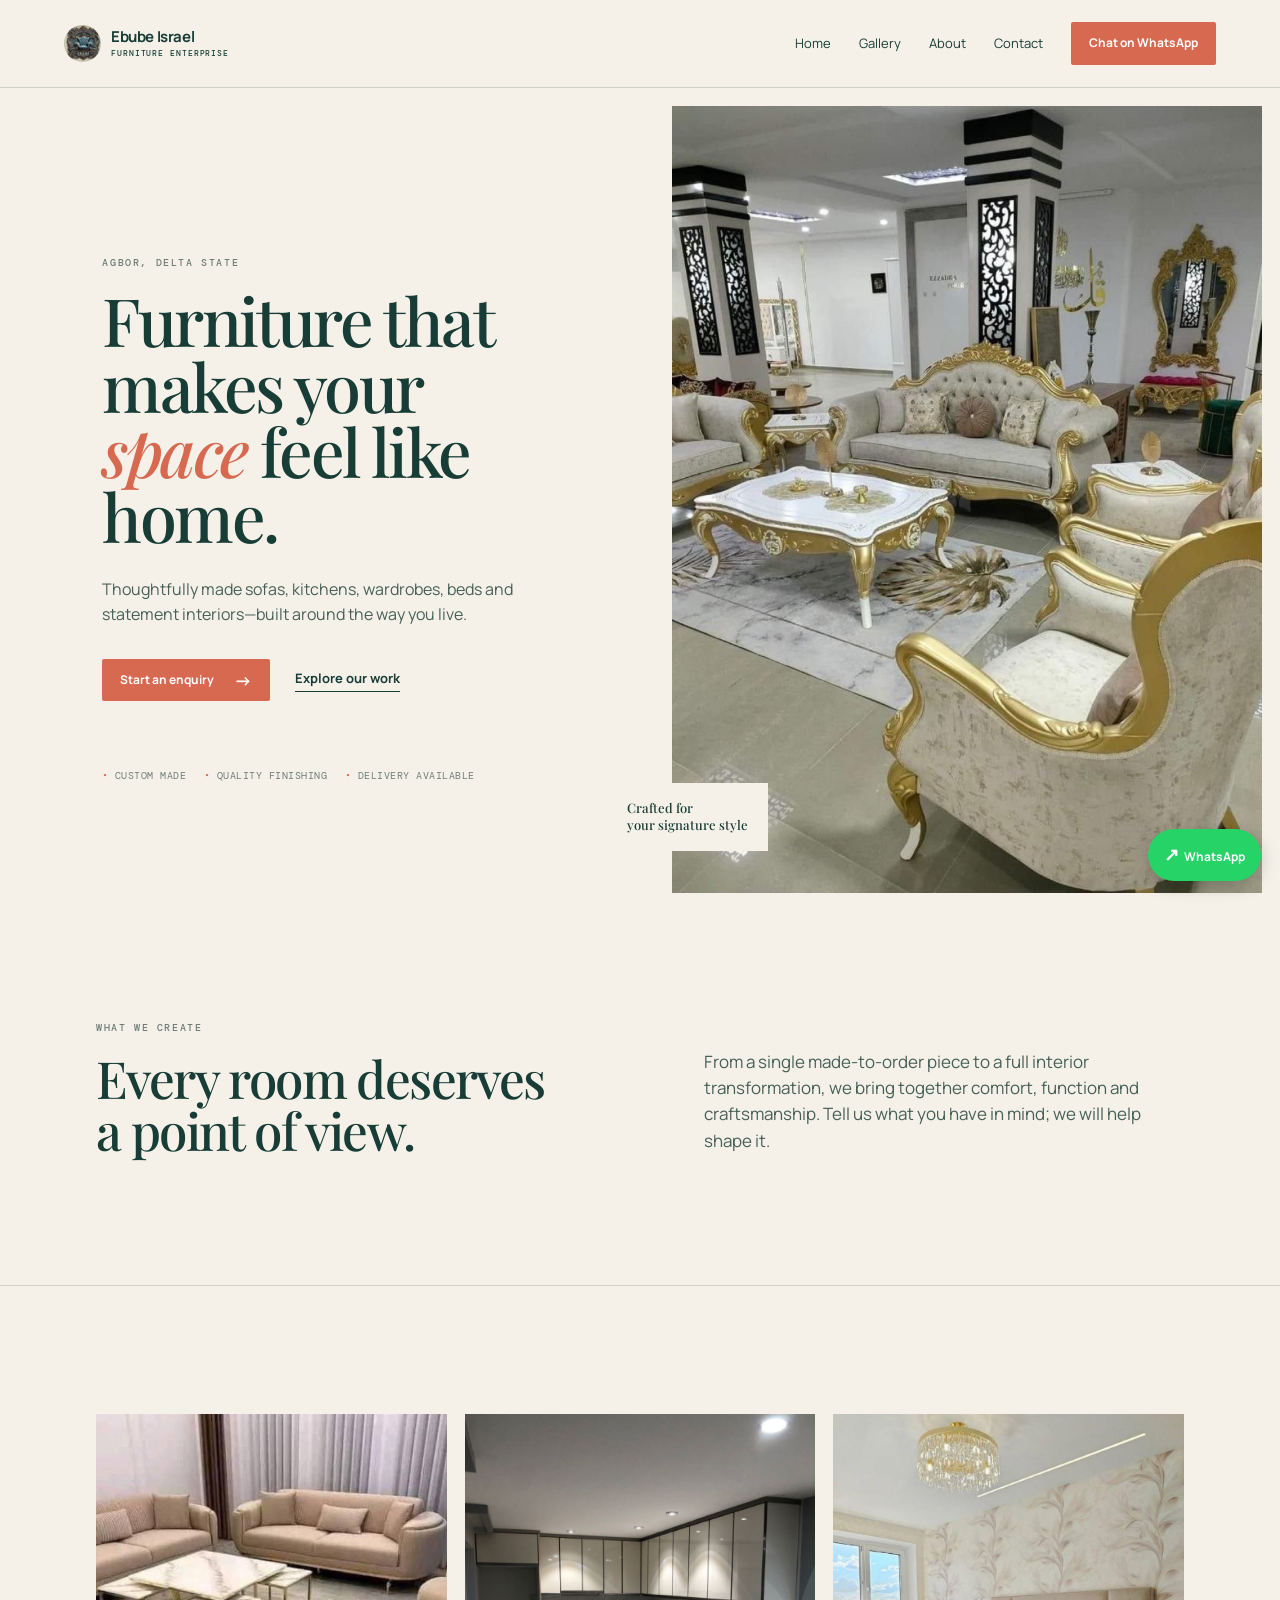
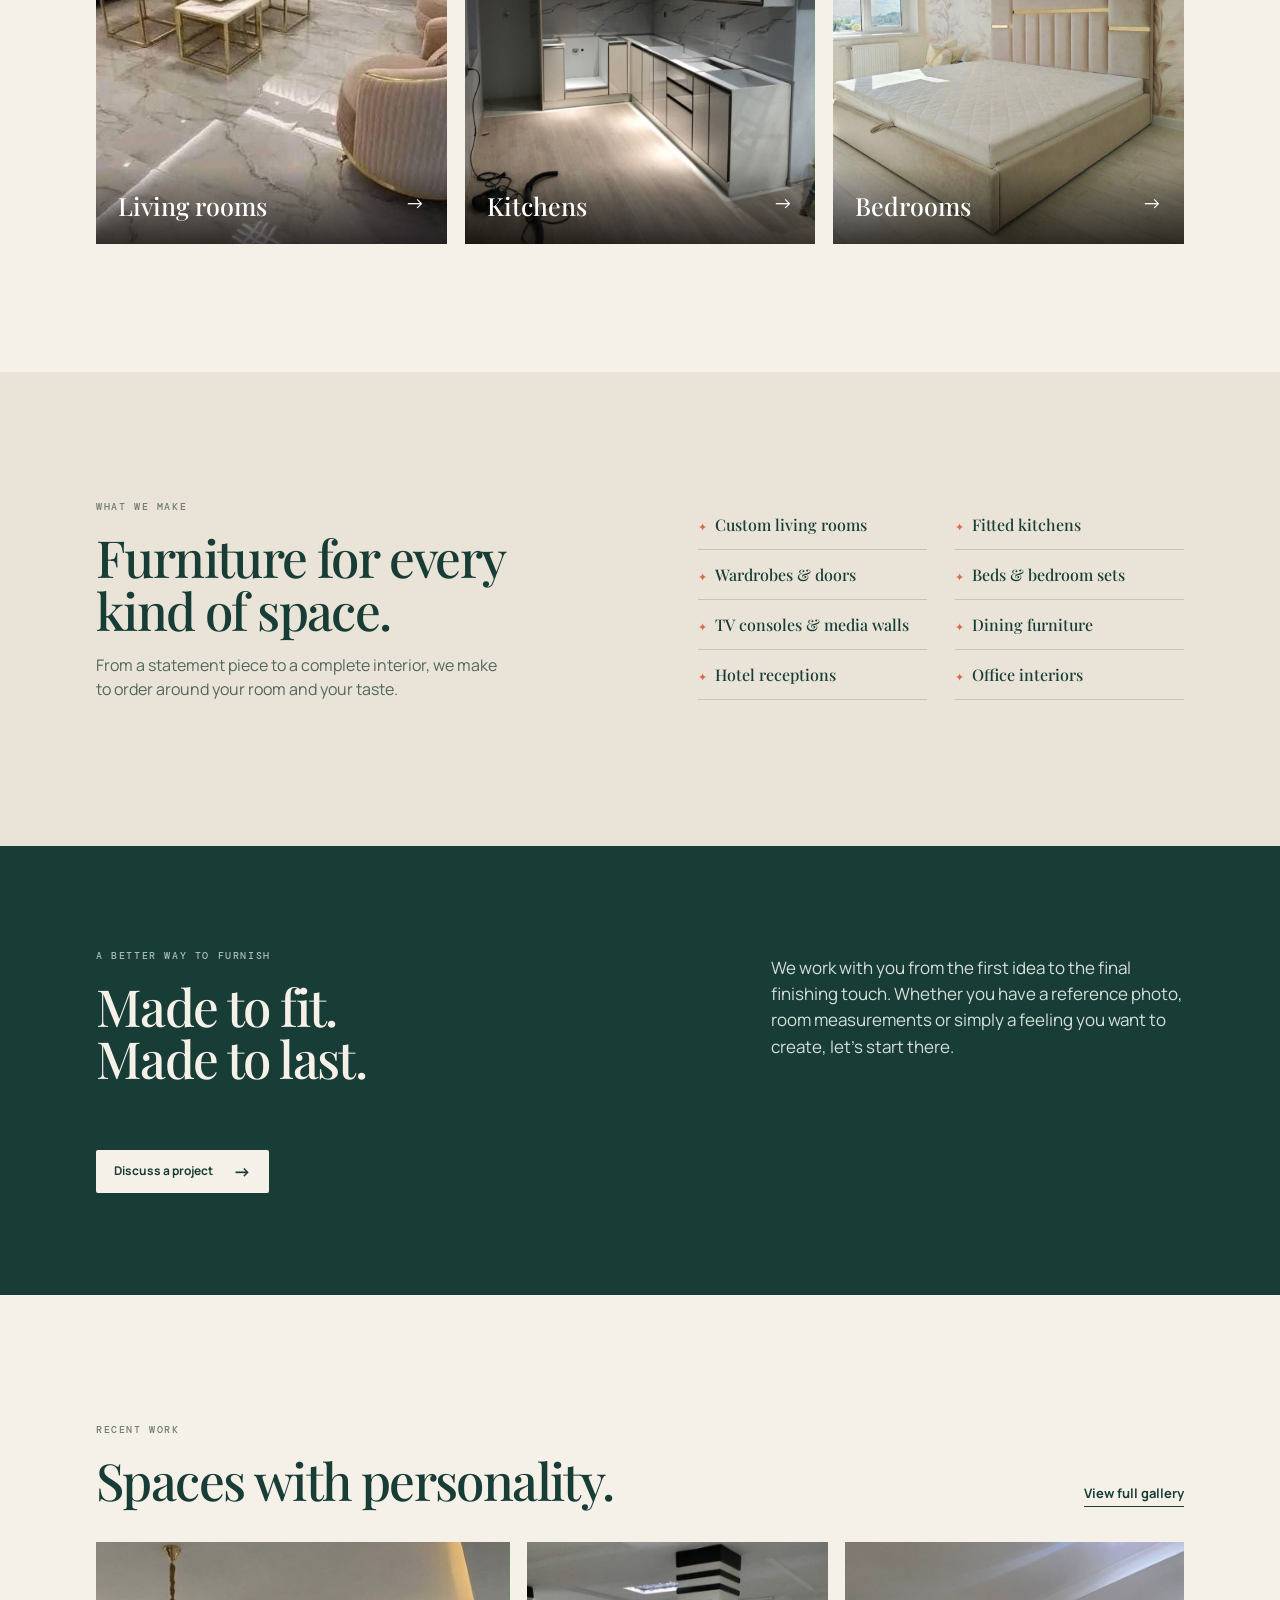
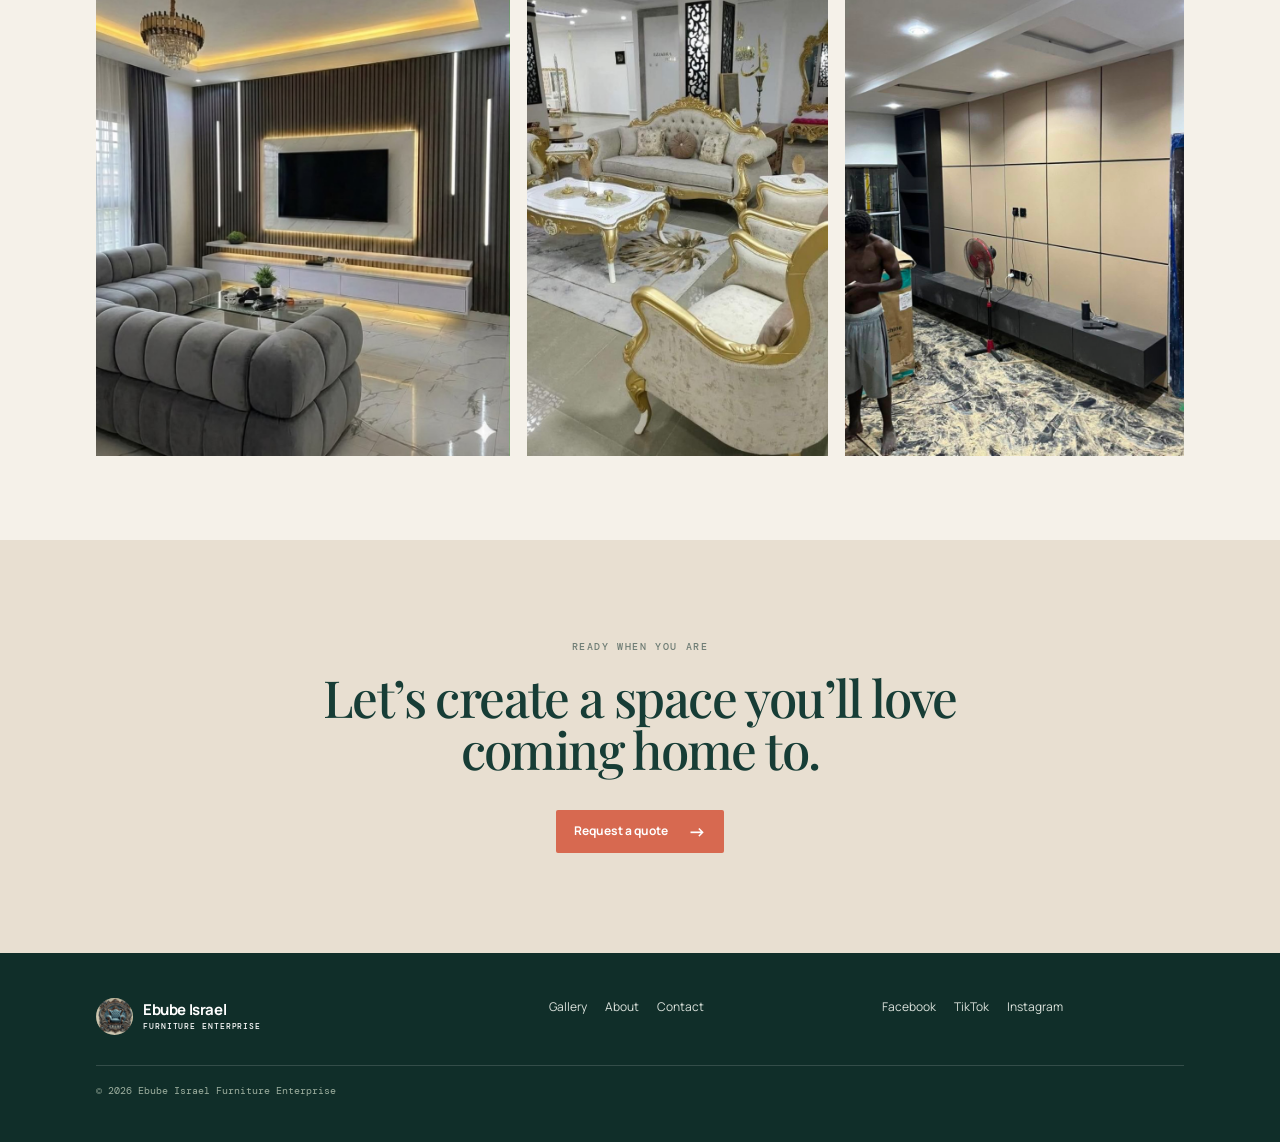
==== commit 59909922: "Add favicon and expanded room lookbooks" ====
--- a/index.html
+++ b/index.html
@@ -6,6 +6,7 @@
   <meta name="description" content="Ebube Israel Furniture Enterprise creates distinctive sofas, kitchens, wardrobes, beds and complete interior finishing in Agbor, Delta State.">
   <meta name="keywords" content="furniture in Agbor, Agbor furniture, furniture Delta State, custom furniture Nigeria, wardrobes, kitchens, sofas">
   <meta name="theme-color" content="#173d36">
+  <link rel="icon" type="image/png" href="assets/images/favicon.png">
   <link rel="canonical" href="https://ebubeisraelfurnitureenterprise.com/">
   <meta property="og:title" content="Ebube Israel Furniture Enterprise | Made for your space">
   <meta property="og:description" content="Custom furniture, interiors, kitchens, wardrobes and more in Agbor, Delta State.">
@@ -25,7 +26,7 @@
   <main>
     <section class="hero">
       <div class="hero-copy"><p class="eyebrow">Agbor, Delta State</p><h1>Furniture that makes your <em>space</em> feel like home.</h1><p class="lead">Thoughtfully made sofas, kitchens, wardrobes, beds and statement interiors—built around the way you live.</p><div class="hero-actions"><a class="button" data-wa="Hello Ebube Israel Furniture, I would like to make an enquiry." href="#">Start an enquiry <span>→</span></a><a class="text-link" href="products.html">Explore our work</a></div><div class="trust"><span>Custom made</span><span>Quality finishing</span><span>Delivery available</span></div></div>
-      <div class="hero-image"><img src="assets/images/living-room.jpg" alt="A completed elegant living room by Ebube Israel Furniture"><div class="image-note">Designed around<br>your lifestyle</div></div>
+      <div class="hero-image"><img src="assets/images/royal-suite.jpg" alt="A completed classic luxury suite by Ebube Israel Furniture"><div class="image-note">Crafted for<br>your signature style</div></div>
     </section>
     <section class="intro section"><div><p class="eyebrow">What we create</p><h2>Every room deserves a point of view.</h2></div><p class="intro-copy">From a single made-to-order piece to a full interior transformation, we bring together comfort, function and craftsmanship. Tell us what you have in mind; we will help shape it.</p></section>
     <section class="categories section"><a href="products.html#living" class="category"><img src="assets/images/living-room.jpg" alt="Custom living room furniture"><span>Living rooms <b>→</b></span></a><a href="products.html#kitchen" class="category"><img src="assets/images/kitchen.jpg" alt="Modern fitted kitchen"><span>Kitchens <b>→</b></span></a><a href="products.html#bedroom" class="category"><img src="assets/images/bedroom.jpg" alt="Custom bed and bedroom furniture"><span>Bedrooms <b>→</b></span></a></section>
--- a/assets/css/style.css
+++ b/assets/css/style.css
@@ -4,3 +4,4 @@
 .brand-mark{background-image:url('../images/logo.jpeg');background-position:center;background-size:cover;background-repeat:no-repeat;color:transparent;font-size:0;text-indent:-9999px}
 .catalogue-hero{padding-bottom:65px}.catalogue-stats{display:flex;gap:22px;flex-wrap:wrap;margin-top:42px;font:10px 'DM Mono',monospace;text-transform:uppercase;letter-spacing:.6px;color:#64746d}.catalogue-stats span:before{content:'✦';color:var(--coral);margin-right:7px}.catalogue-toolbar{display:flex;justify-content:space-between;gap:30px;align-items:end;margin-bottom:38px}.filters{display:flex;gap:8px;flex-wrap:wrap;justify-content:flex-end}.filter{border:1px solid var(--line);background:transparent;border-radius:100px;padding:9px 13px;color:var(--ink);font:600 11px Manrope;cursor:pointer}.filter.active,.filter:hover{background:var(--ink);color:var(--cream)}.catalogue-grid{display:grid;grid-template-columns:repeat(3,1fr);gap:18px}.catalogue-card{height:420px;background:var(--ink);position:relative;overflow:hidden}.catalogue-card.span-two{grid-column:span 2}.catalogue-card img{height:100%;transition:transform .45s}.catalogue-card:hover img{transform:scale(1.035)}.catalogue-card div{position:absolute;inset:auto 0 0;padding:80px 23px 22px;color:white;background:linear-gradient(transparent,rgba(0,0,0,.83))}.catalogue-card p{margin:0 0 4px;font:10px 'DM Mono',monospace;text-transform:uppercase;letter-spacing:.8px;color:#e5c3b8}.catalogue-card h3{margin:0 0 10px;font:500 27px 'Playfair Display',serif}.catalogue-card a{font-size:11px;font-weight:700;border-bottom:1px solid #fff}.process{display:grid;grid-template-columns:.9fr 1.1fr;gap:9vw;background:#eae3d7}.process ol{margin:0;padding:0;list-style:none}.process li{display:grid;grid-template-columns:55px 1fr;gap:17px;border-top:1px solid var(--line);padding:20px 0}.process li:last-child{border-bottom:1px solid var(--line)}.process li>span{font:10px 'DM Mono',monospace;color:var(--coral);padding-top:4px}.process h3{margin:0 0 5px;font:500 23px 'Playfair Display',serif}.process p{margin:0;max-width:380px;font-size:13px;color:#52675e}@media(max-width:760px){.catalogue-toolbar,.process{grid-template-columns:1fr;display:grid;align-items:start}.filters{justify-content:flex-start}.catalogue-grid{grid-template-columns:1fr}.catalogue-card,.catalogue-card.span-two{grid-column:span 1;height:390px}.catalogue-stats{gap:12px}.process{gap:40px}}
 .services{display:grid;grid-template-columns:1fr 1fr;gap:9vw;background:#eae3d7}.services>div>p:not(.eyebrow){max-width:410px;color:#52675e}.service-list{display:grid;grid-template-columns:1fr 1fr;gap:0 28px;align-content:start}.service-list span{padding:14px 0;border-bottom:1px solid var(--line);font:500 16px 'Playfair Display',serif}.service-list span:before{content:'✦';color:var(--coral);font:11px Manrope;margin-right:8px}.inspiration{display:grid;grid-template-columns:.75fr 1.25fr;gap:7vw;background:var(--ink);color:var(--cream)}.inspiration .eyebrow{color:#aabbb2}.inspiration-copy p:not(.eyebrow){color:#d3ddd6;max-width:330px;margin:22px 0 30px}.inspiration-copy .text-link{border-color:var(--cream)}.inspiration-grid{display:grid;grid-template-columns:1fr 1fr;gap:16px}.inspiration figure{margin:0}.inspiration img{height:405px}.inspiration figcaption{font:500 16px 'Playfair Display',serif;padding-top:10px;color:#e7d5c4}.contact-services{text-align:center;background:var(--ink);color:var(--cream)}.contact-services .eyebrow{color:#aabbb2}.contact-services h2{max-width:720px;margin:auto}.contact-services p:not(.eyebrow){max-width:620px;margin:22px auto 31px;color:#d3ddd6}.contact-services .button{margin:auto}@media(max-width:760px){.services,.inspiration{grid-template-columns:1fr;gap:38px}.service-list{grid-template-columns:1fr}.inspiration-grid{grid-template-columns:1fr}.inspiration img{height:370px}}
+.lookbook{background:#eae3d7}.lookbook-heading{display:grid;grid-template-columns:1fr 1fr;gap:7vw;align-items:end;margin-bottom:54px}.lookbook-heading p:last-child{margin:0;max-width:430px;color:#52675e}.lookbook-groups{display:grid;gap:45px}.lookbook-group{display:grid;grid-template-columns:215px 1fr;gap:28px;border-top:1px solid var(--line);padding-top:19px}.lookbook-group h3{margin:0;font:500 28px 'Playfair Display',serif}.lookbook-row{display:grid;grid-template-columns:repeat(5,1fr);gap:10px}.lookbook-row img{height:180px;border-radius:2px}.lookbook-row .concept{outline:2px solid var(--coral);outline-offset:2px}.lookbook>.button{margin-top:42px}@media(max-width:760px){.lookbook-heading,.lookbook-group{grid-template-columns:1fr;gap:17px}.lookbook-row{display:flex;overflow:auto;padding-bottom:8px}.lookbook-row img{width:158px;min-width:158px;height:210px}}
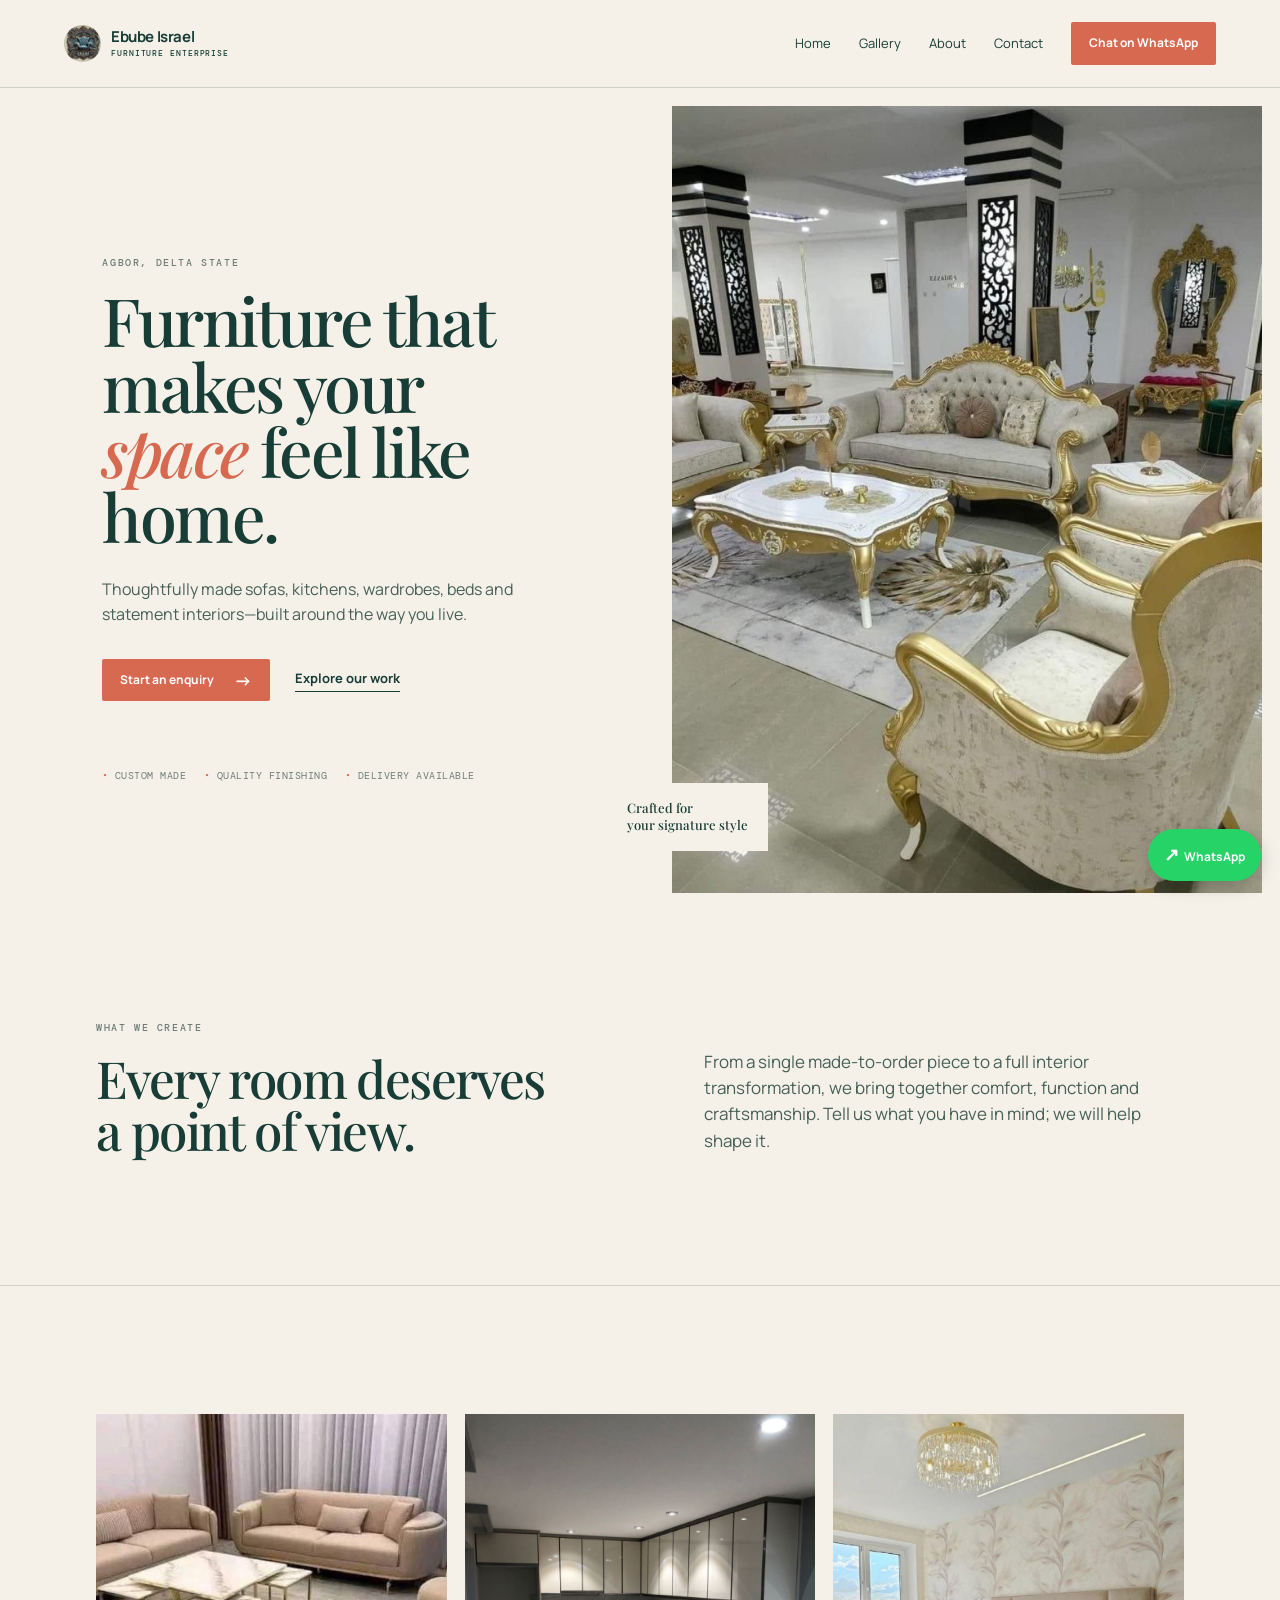
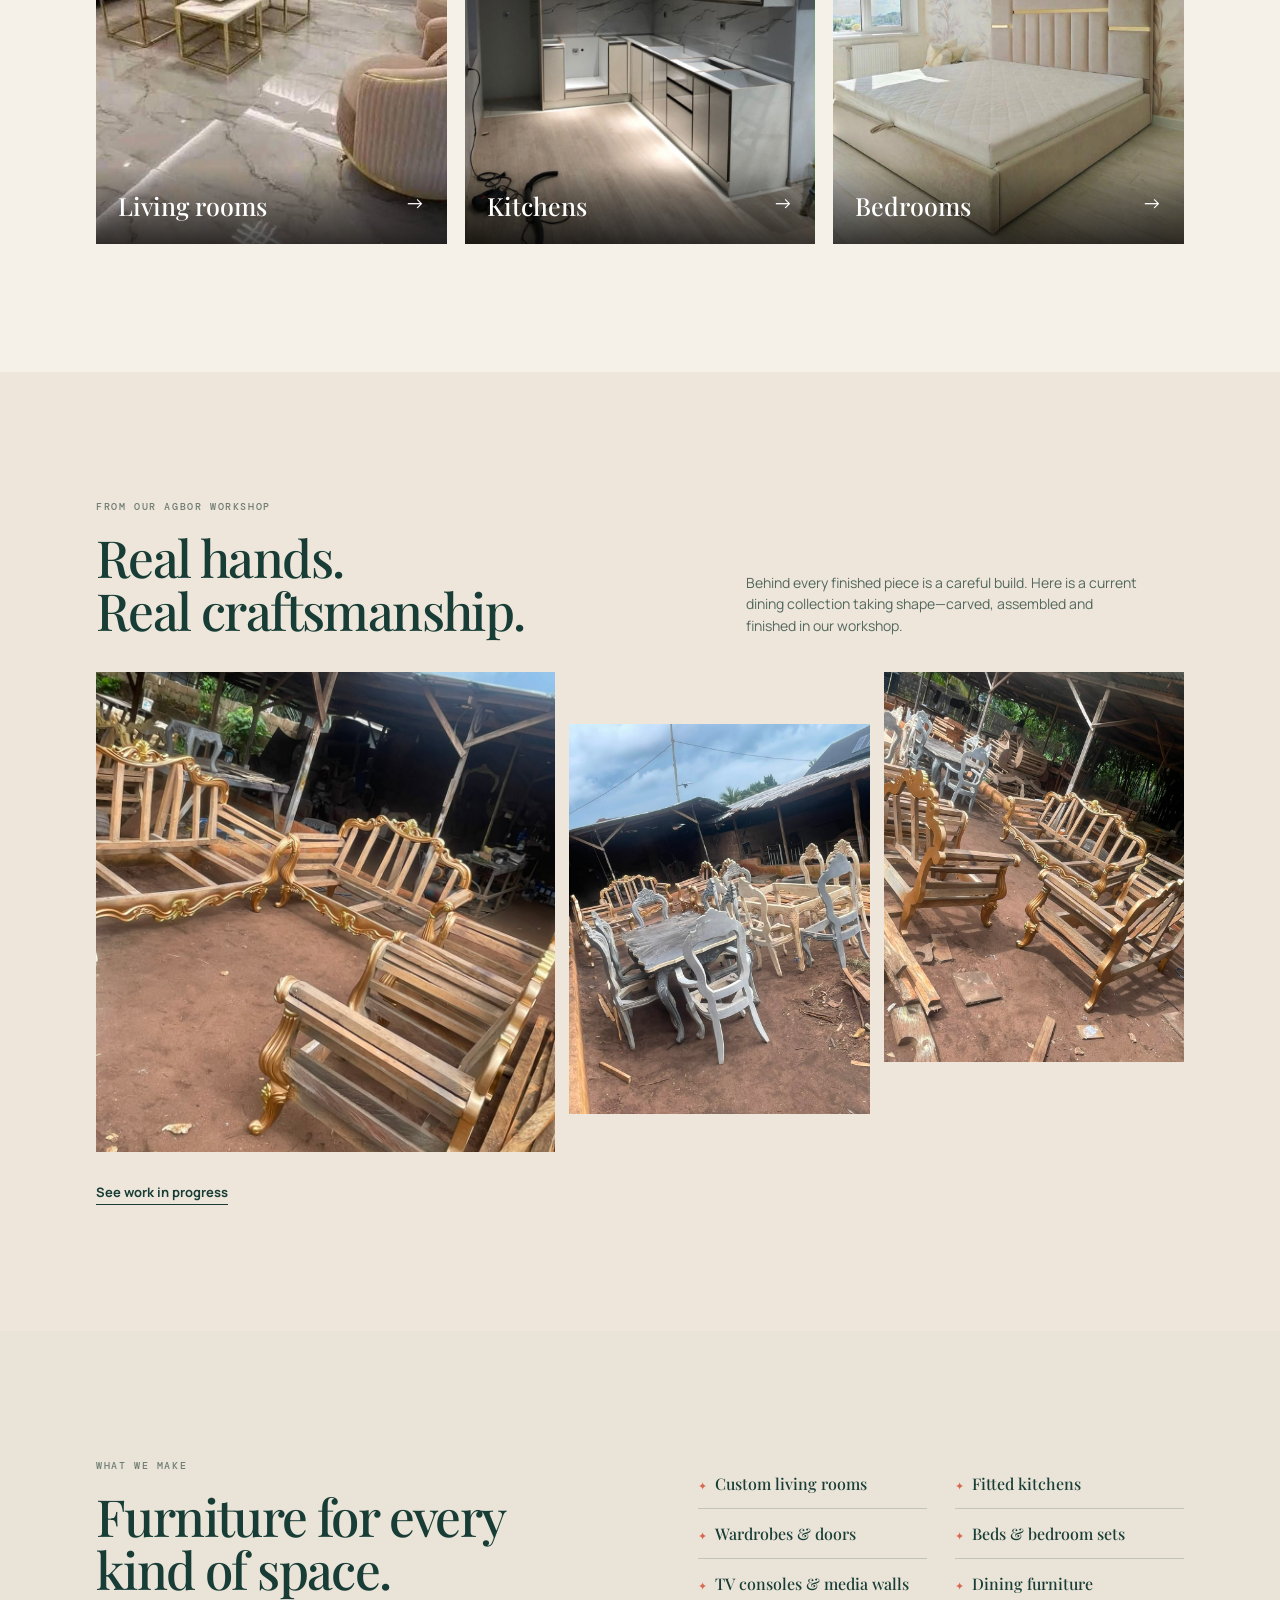
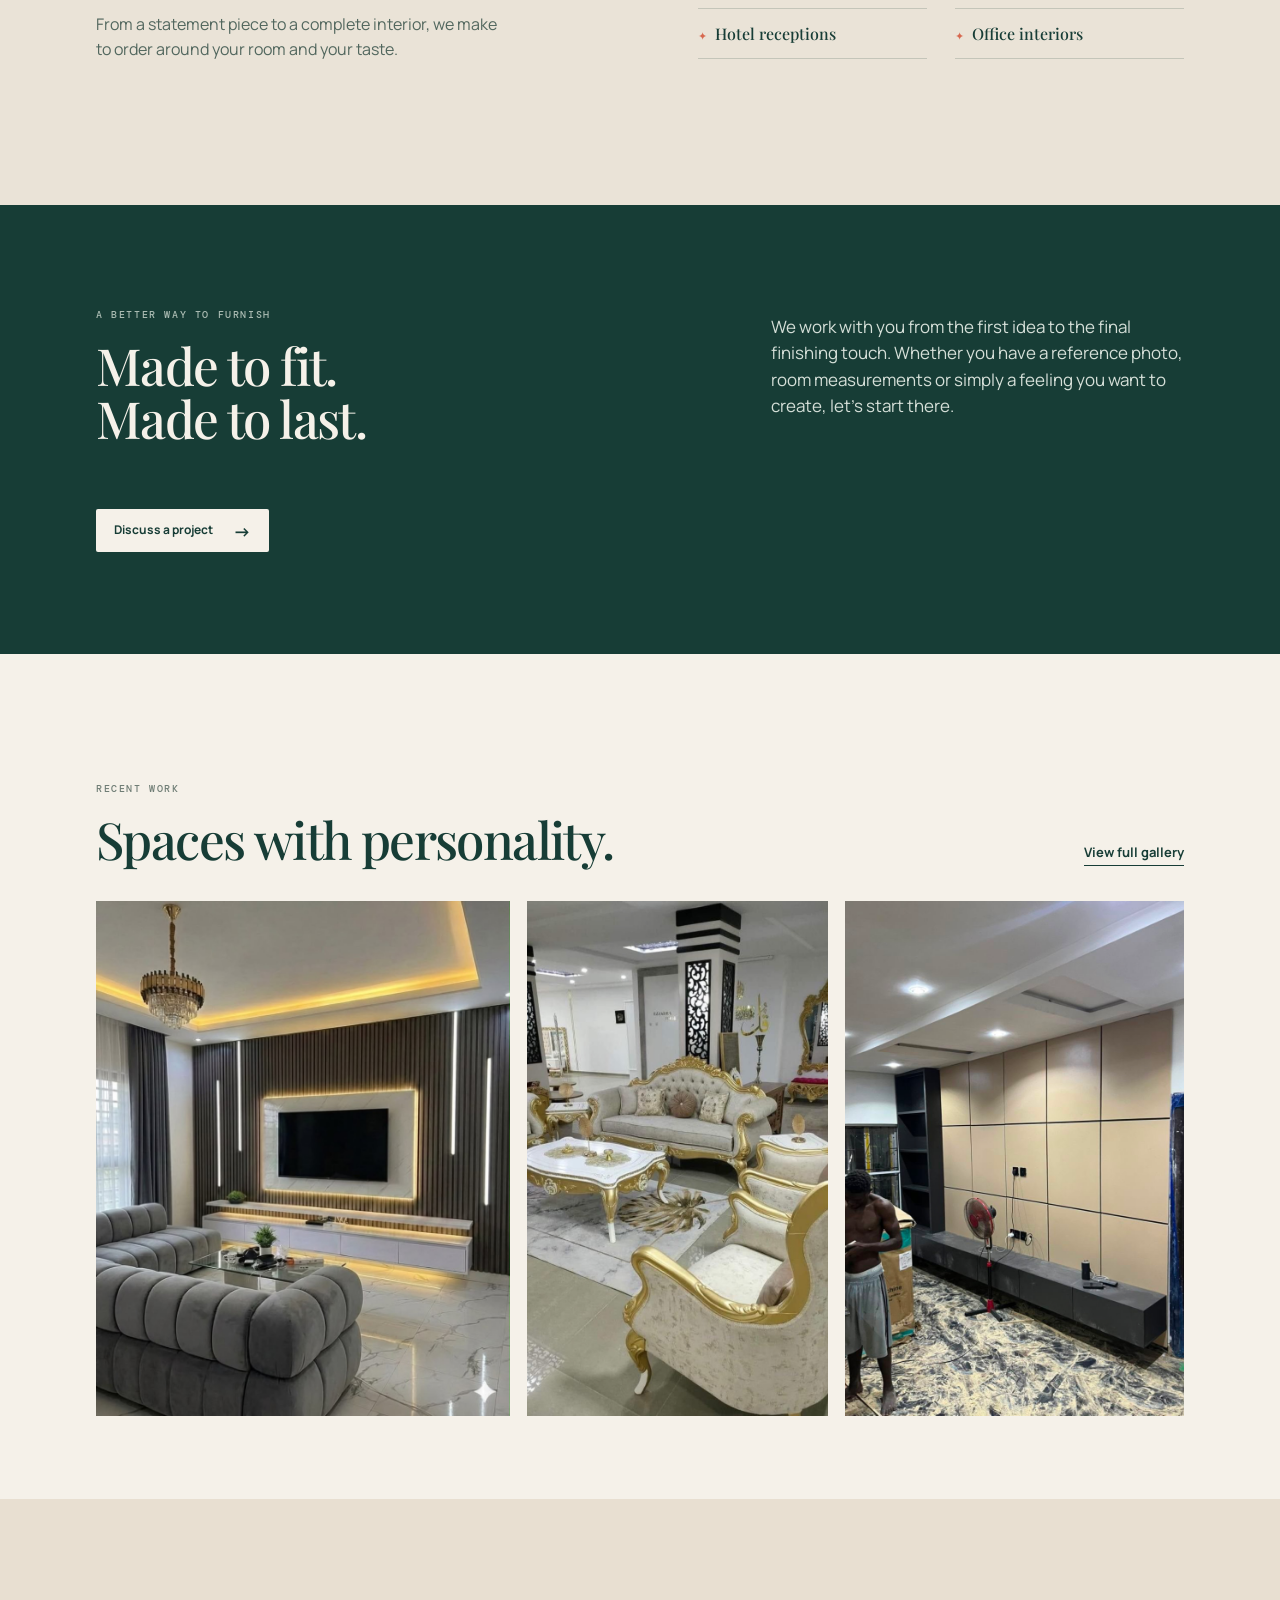
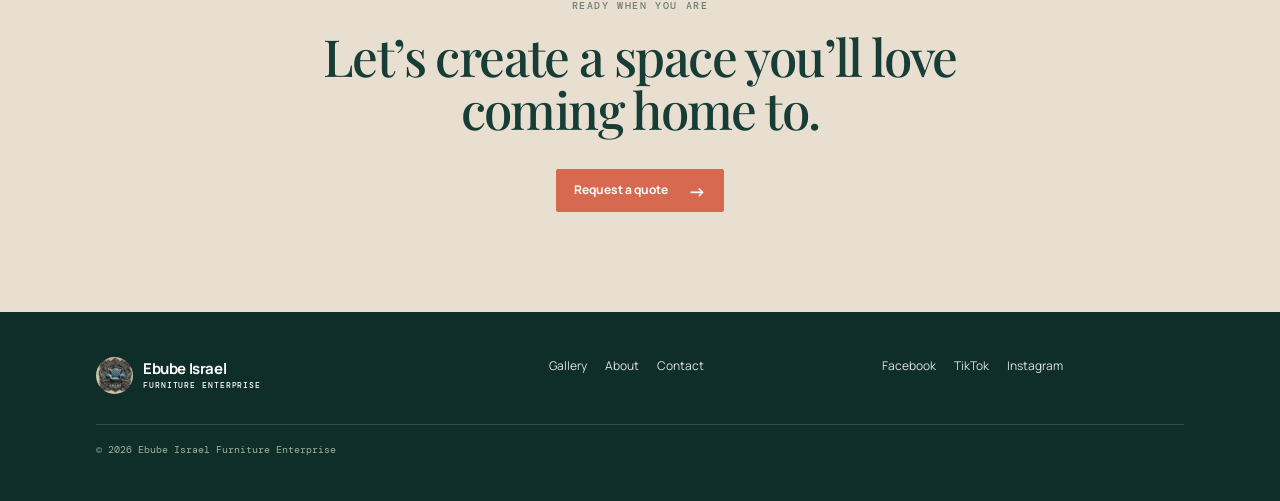
==== commit 7064cc00: "Add authentic workshop gallery" ====
--- a/index.html
+++ b/index.html
@@ -30,6 +30,11 @@
     </section>
     <section class="intro section"><div><p class="eyebrow">What we create</p><h2>Every room deserves a point of view.</h2></div><p class="intro-copy">From a single made-to-order piece to a full interior transformation, we bring together comfort, function and craftsmanship. Tell us what you have in mind; we will help shape it.</p></section>
     <section class="categories section"><a href="products.html#living" class="category"><img src="assets/images/living-room.jpg" alt="Custom living room furniture"><span>Living rooms <b>→</b></span></a><a href="products.html#kitchen" class="category"><img src="assets/images/kitchen.jpg" alt="Modern fitted kitchen"><span>Kitchens <b>→</b></span></a><a href="products.html#bedroom" class="category"><img src="assets/images/bedroom.jpg" alt="Custom bed and bedroom furniture"><span>Bedrooms <b>→</b></span></a></section>
+    <section class="workshop-home section">
+      <div class="section-head"><div><p class="eyebrow">From our Agbor workshop</p><h2>Real hands.<br>Real craftsmanship.</h2></div><p>Behind every finished piece is a careful build. Here is a current dining collection taking shape—carved, assembled and finished in our workshop.</p></div>
+      <div class="workshop-home-grid"><img src="assets/images/workshop-dining-02.jpeg" alt="Handcrafted ornate seating frames in the Ebube Israel workshop"><img src="assets/images/workshop-dining-01.jpeg" alt="Unfinished carved dining table and chairs in the workshop"><img src="assets/images/workshop-dining-08.jpeg" alt="Gold-accented furniture frames being made in the workshop"></div>
+      <a class="text-link" href="products.html#workshop">See work in progress</a>
+    </section>
     <section class="services section"><div><p class="eyebrow">What we make</p><h2>Furniture for every<br>kind of space.</h2><p>From a statement piece to a complete interior, we make to order around your room and your taste.</p></div><div class="service-list"><span>Custom living rooms</span><span>Fitted kitchens</span><span>Wardrobes &amp; doors</span><span>Beds &amp; bedroom sets</span><span>TV consoles &amp; media walls</span><span>Dining furniture</span><span>Hotel receptions</span><span>Office interiors</span></div></section>
     <section class="statement"><div><p class="eyebrow">A better way to furnish</p><h2>Made to fit.<br>Made to last.</h2></div><p>We work with you from the first idea to the final finishing touch. Whether you have a reference photo, room measurements or simply a feeling you want to create, let’s start there.</p><a class="button button-light" data-wa="Hello Ebube Israel Furniture, I want to discuss a custom furniture project." href="#">Discuss a project <span>→</span></a></section>
     <section class="featured section"><div class="section-head"><div><p class="eyebrow">Recent work</p><h2>Spaces with personality.</h2></div><a class="text-link" href="products.html">View full gallery</a></div><div class="featured-grid"><img src="assets/images/media-wall.jpg" alt="Modern media wall installation"><img src="assets/images/royal-suite.jpg" alt="Classic luxury living room furniture"><img src="assets/images/wardrobe.jpg" alt="Built-in wardrobe and entertainment unit"></div></section>
--- a/assets/css/style.css
+++ b/assets/css/style.css
@@ -5,3 +5,5 @@
 .catalogue-hero{padding-bottom:65px}.catalogue-stats{display:flex;gap:22px;flex-wrap:wrap;margin-top:42px;font:10px 'DM Mono',monospace;text-transform:uppercase;letter-spacing:.6px;color:#64746d}.catalogue-stats span:before{content:'✦';color:var(--coral);margin-right:7px}.catalogue-toolbar{display:flex;justify-content:space-between;gap:30px;align-items:end;margin-bottom:38px}.filters{display:flex;gap:8px;flex-wrap:wrap;justify-content:flex-end}.filter{border:1px solid var(--line);background:transparent;border-radius:100px;padding:9px 13px;color:var(--ink);font:600 11px Manrope;cursor:pointer}.filter.active,.filter:hover{background:var(--ink);color:var(--cream)}.catalogue-grid{display:grid;grid-template-columns:repeat(3,1fr);gap:18px}.catalogue-card{height:420px;background:var(--ink);position:relative;overflow:hidden}.catalogue-card.span-two{grid-column:span 2}.catalogue-card img{height:100%;transition:transform .45s}.catalogue-card:hover img{transform:scale(1.035)}.catalogue-card div{position:absolute;inset:auto 0 0;padding:80px 23px 22px;color:white;background:linear-gradient(transparent,rgba(0,0,0,.83))}.catalogue-card p{margin:0 0 4px;font:10px 'DM Mono',monospace;text-transform:uppercase;letter-spacing:.8px;color:#e5c3b8}.catalogue-card h3{margin:0 0 10px;font:500 27px 'Playfair Display',serif}.catalogue-card a{font-size:11px;font-weight:700;border-bottom:1px solid #fff}.process{display:grid;grid-template-columns:.9fr 1.1fr;gap:9vw;background:#eae3d7}.process ol{margin:0;padding:0;list-style:none}.process li{display:grid;grid-template-columns:55px 1fr;gap:17px;border-top:1px solid var(--line);padding:20px 0}.process li:last-child{border-bottom:1px solid var(--line)}.process li>span{font:10px 'DM Mono',monospace;color:var(--coral);padding-top:4px}.process h3{margin:0 0 5px;font:500 23px 'Playfair Display',serif}.process p{margin:0;max-width:380px;font-size:13px;color:#52675e}@media(max-width:760px){.catalogue-toolbar,.process{grid-template-columns:1fr;display:grid;align-items:start}.filters{justify-content:flex-start}.catalogue-grid{grid-template-columns:1fr}.catalogue-card,.catalogue-card.span-two{grid-column:span 1;height:390px}.catalogue-stats{gap:12px}.process{gap:40px}}
 .services{display:grid;grid-template-columns:1fr 1fr;gap:9vw;background:#eae3d7}.services>div>p:not(.eyebrow){max-width:410px;color:#52675e}.service-list{display:grid;grid-template-columns:1fr 1fr;gap:0 28px;align-content:start}.service-list span{padding:14px 0;border-bottom:1px solid var(--line);font:500 16px 'Playfair Display',serif}.service-list span:before{content:'✦';color:var(--coral);font:11px Manrope;margin-right:8px}.inspiration{display:grid;grid-template-columns:.75fr 1.25fr;gap:7vw;background:var(--ink);color:var(--cream)}.inspiration .eyebrow{color:#aabbb2}.inspiration-copy p:not(.eyebrow){color:#d3ddd6;max-width:330px;margin:22px 0 30px}.inspiration-copy .text-link{border-color:var(--cream)}.inspiration-grid{display:grid;grid-template-columns:1fr 1fr;gap:16px}.inspiration figure{margin:0}.inspiration img{height:405px}.inspiration figcaption{font:500 16px 'Playfair Display',serif;padding-top:10px;color:#e7d5c4}.contact-services{text-align:center;background:var(--ink);color:var(--cream)}.contact-services .eyebrow{color:#aabbb2}.contact-services h2{max-width:720px;margin:auto}.contact-services p:not(.eyebrow){max-width:620px;margin:22px auto 31px;color:#d3ddd6}.contact-services .button{margin:auto}@media(max-width:760px){.services,.inspiration{grid-template-columns:1fr;gap:38px}.service-list{grid-template-columns:1fr}.inspiration-grid{grid-template-columns:1fr}.inspiration img{height:370px}}
 .lookbook{background:#eae3d7}.lookbook-heading{display:grid;grid-template-columns:1fr 1fr;gap:7vw;align-items:end;margin-bottom:54px}.lookbook-heading p:last-child{margin:0;max-width:430px;color:#52675e}.lookbook-groups{display:grid;gap:45px}.lookbook-group{display:grid;grid-template-columns:215px 1fr;gap:28px;border-top:1px solid var(--line);padding-top:19px}.lookbook-group h3{margin:0;font:500 28px 'Playfair Display',serif}.lookbook-row{display:grid;grid-template-columns:repeat(5,1fr);gap:10px}.lookbook-row img{height:180px;border-radius:2px}.lookbook-row .concept{outline:2px solid var(--coral);outline-offset:2px}.lookbook>.button{margin-top:42px}@media(max-width:760px){.lookbook-heading,.lookbook-group{grid-template-columns:1fr;gap:17px}.lookbook-row{display:flex;overflow:auto;padding-bottom:8px}.lookbook-row img{width:158px;min-width:158px;height:210px}}
+.new-work{background:var(--ink);color:var(--cream)}.new-work-heading{display:flex;justify-content:space-between;align-items:end;gap:40px;margin-bottom:36px}.new-work-heading .eyebrow{color:#aabbb2}.new-work-heading>p{margin:0;max-width:385px;color:#d1ddd5;font-size:14px}.new-work-grid{display:grid;grid-template-columns:repeat(5,1fr);gap:12px;margin-bottom:30px}.new-work-grid article{margin:0}.new-work-grid img{height:250px}.new-work-grid h3{margin:10px 0 0;font:500 19px 'Playfair Display',serif}.new-work .text-link{border-color:var(--cream)}@media(max-width:760px){.new-work-heading{display:block}.new-work-heading>p{margin-top:20px}.new-work-grid{display:flex;overflow:auto;padding-bottom:8px}.new-work-grid article{min-width:180px}.new-work-grid img{height:230px}}
+.workshop-home{background:#eee6da}.workshop-home .section-head{display:grid;grid-template-columns:1fr .8fr;gap:8vw;align-items:end;margin-bottom:35px}.workshop-home .section-head>p{margin:0;max-width:395px;color:#52675e;font-size:14px}.workshop-home-grid{display:grid;grid-template-columns:1.3fr .85fr .85fr;gap:14px;margin-bottom:27px}.workshop-home-grid img{height:390px}.workshop-home-grid img:first-child{height:480px}.workshop-home-grid img:nth-child(2){margin-top:52px}.workshop-showcase{background:#102e29;color:var(--cream)}.workshop-showcase .eyebrow{color:#aabbb2}.workshop-showcase-head{display:grid;grid-template-columns:1fr .85fr;gap:9vw;align-items:end;margin-bottom:40px}.workshop-showcase-head>p{margin:0;max-width:390px;color:#d3ddd6;font-size:14px}.workshop-grid{display:grid;grid-template-columns:1.25fr 1fr 1fr;gap:14px;margin-bottom:31px}.workshop-grid figure{margin:0;position:relative;overflow:hidden}.workshop-grid img{height:290px}.workshop-grid .workshop-feature{grid-row:span 2}.workshop-grid .workshop-feature img{height:100%}.workshop-grid figcaption{padding:11px 3px 0;font:500 16px 'Playfair Display',serif;color:#e7d5c4}.workshop-grid .workshop-feature figcaption{position:absolute;inset:auto 0 0;padding:55px 20px 20px;background:linear-gradient(transparent,rgba(0,0,0,.83));color:#fff;display:grid;gap:4px}.workshop-grid figcaption span{font:10px 'DM Mono',monospace;text-transform:uppercase;letter-spacing:.8px;color:#e5c3b8}.workshop-grid figcaption strong{font:500 24px 'Playfair Display',serif}.workshop-showcase .text-link{border-color:var(--cream)}@media(max-width:760px){.workshop-home .section-head,.workshop-showcase-head{grid-template-columns:1fr;gap:20px}.workshop-home-grid{display:flex;overflow:auto;padding-bottom:8px}.workshop-home-grid img,.workshop-home-grid img:first-child,.workshop-home-grid img:nth-child(2){width:255px;min-width:255px;height:360px;margin:0}.workshop-grid{grid-template-columns:1fr 1fr}.workshop-grid .workshop-feature{grid-column:span 2;grid-row:auto}.workshop-grid .workshop-feature img{height:420px}.workshop-grid img{height:230px}.workshop-grid figcaption{font-size:14px}}
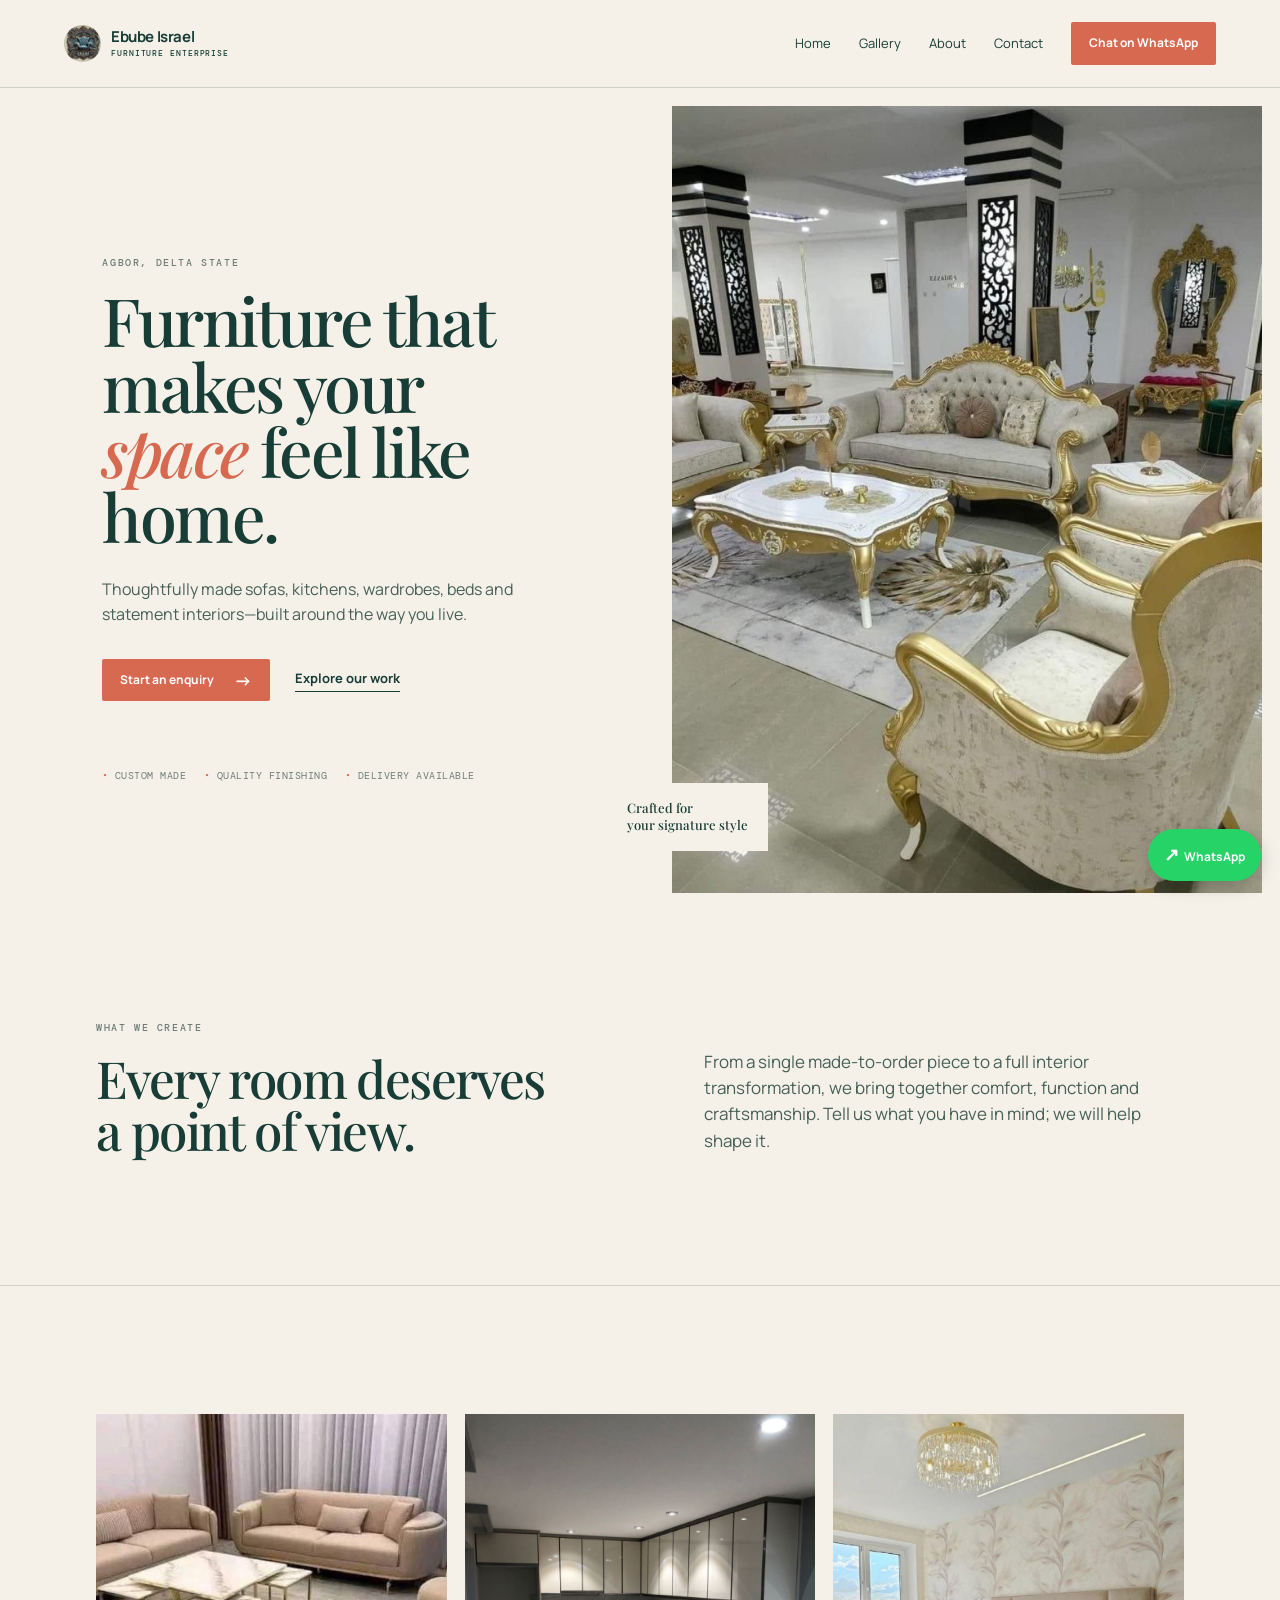
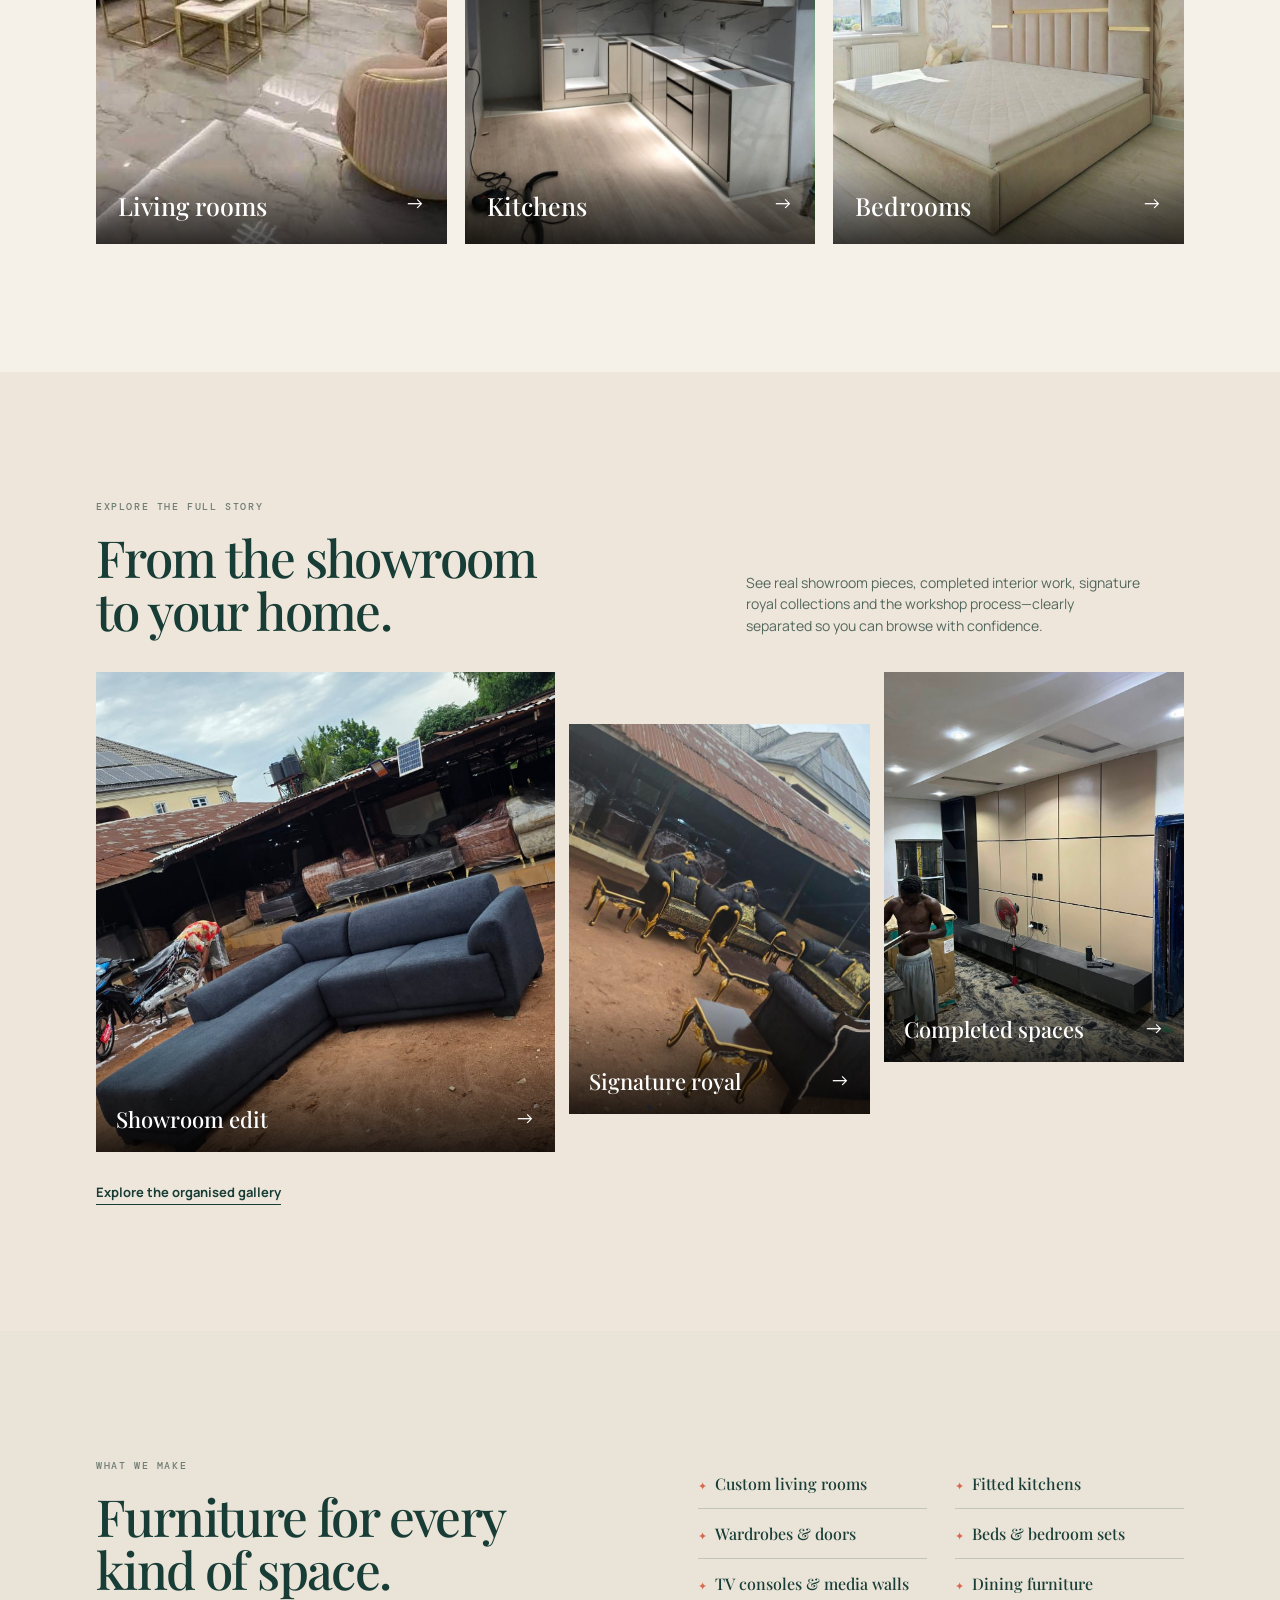
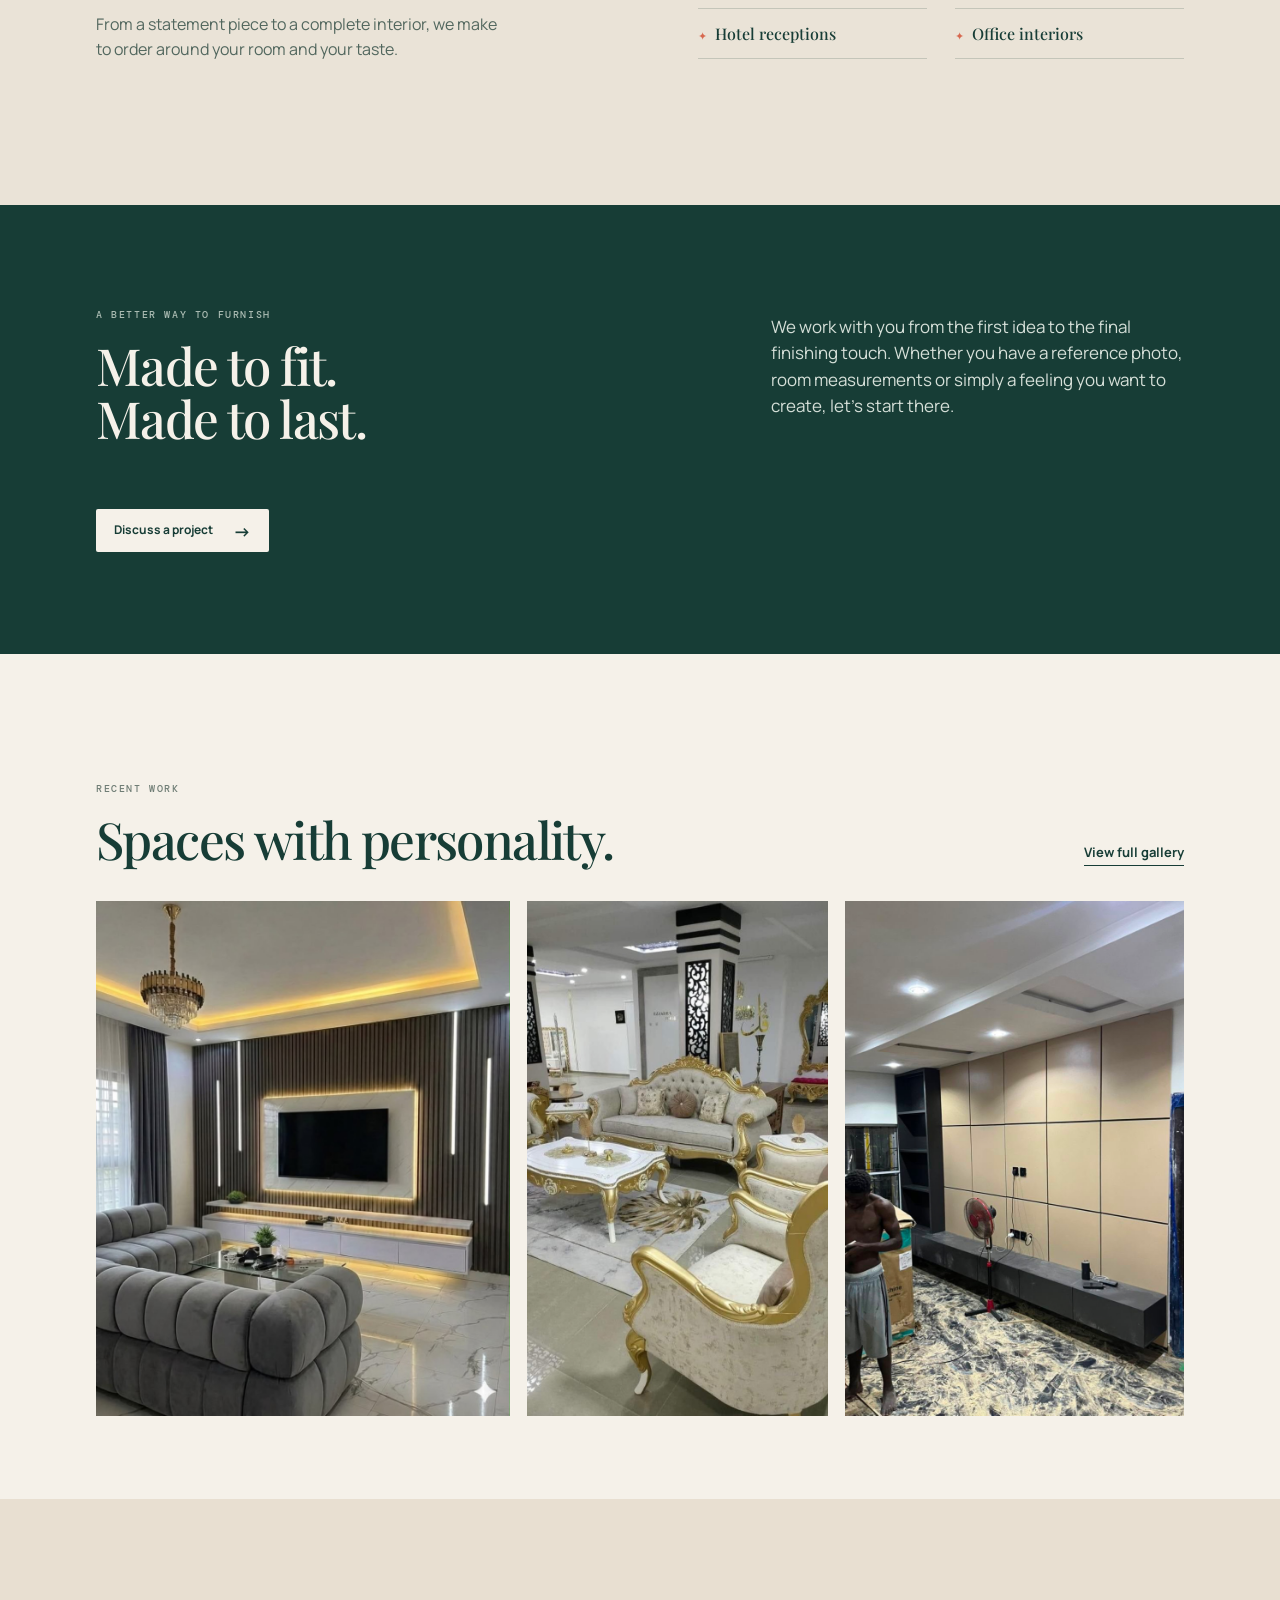
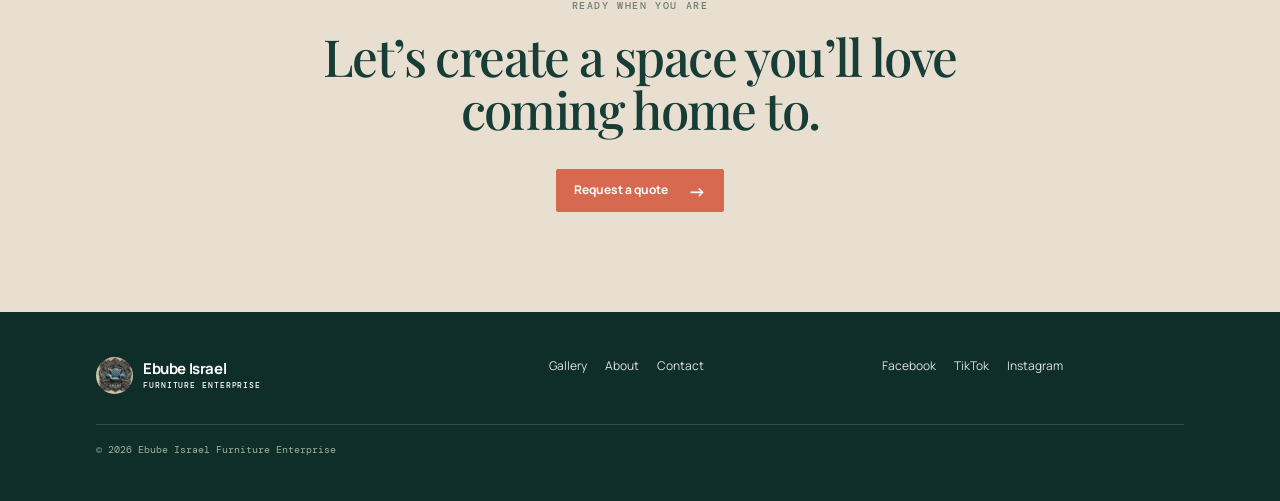
==== commit e6e13449: "Organize gallery into showroom and workshop collections" ====
--- a/index.html
+++ b/index.html
@@ -13,6 +13,7 @@
   <meta property="og:type" content="website">
   <title>Ebube Israel Furniture Enterprise | Agbor, Delta State</title>
   <link rel="stylesheet" href="assets/css/style.css">
+  <link rel="stylesheet" href="assets/css/gallery.css">
   <script type="application/ld+json">
   {"@context":"https://schema.org","@type":"FurnitureStore","name":"Ebube Israel Furniture Enterprise","url":"https://ebubeisraelfurnitureenterprise.com/","description":"Custom furniture and interior finishing in Agbor, Delta State, Nigeria.","telephone":["+2348166377843","+2348161642542"],"areaServed":[{"@type":"City","name":"Agbor"},{"@type":"AdministrativeArea","name":"Delta State"}],"address":{"@type":"PostalAddress","streetAddress":"18 Deeper Life Road","addressLocality":"Agbor","addressRegion":"Delta State","addressCountry":"NG"},"sameAs":["https://www.facebook.com/share/19ZD1GVcMK/?mibextid=wwXIfr","https://www.tiktok.com/@ebube.israel.furn4?_r=1&_t=ZS-99CXspwr35x","https://www.instagram.com/ebubeisraelfurniture?igsi=MWFmZTEwaGVkZDdkdw=="]}
   </script>
@@ -30,10 +31,10 @@
     </section>
     <section class="intro section"><div><p class="eyebrow">What we create</p><h2>Every room deserves a point of view.</h2></div><p class="intro-copy">From a single made-to-order piece to a full interior transformation, we bring together comfort, function and craftsmanship. Tell us what you have in mind; we will help shape it.</p></section>
     <section class="categories section"><a href="products.html#living" class="category"><img src="assets/images/living-room.jpg" alt="Custom living room furniture"><span>Living rooms <b>→</b></span></a><a href="products.html#kitchen" class="category"><img src="assets/images/kitchen.jpg" alt="Modern fitted kitchen"><span>Kitchens <b>→</b></span></a><a href="products.html#bedroom" class="category"><img src="assets/images/bedroom.jpg" alt="Custom bed and bedroom furniture"><span>Bedrooms <b>→</b></span></a></section>
-    <section class="workshop-home section">
-      <div class="section-head"><div><p class="eyebrow">From our Agbor workshop</p><h2>Real hands.<br>Real craftsmanship.</h2></div><p>Behind every finished piece is a careful build. Here is a current dining collection taking shape—carved, assembled and finished in our workshop.</p></div>
-      <div class="workshop-home-grid"><img src="assets/images/workshop-dining-02.jpeg" alt="Handcrafted ornate seating frames in the Ebube Israel workshop"><img src="assets/images/workshop-dining-01.jpeg" alt="Unfinished carved dining table and chairs in the workshop"><img src="assets/images/workshop-dining-08.jpeg" alt="Gold-accented furniture frames being made in the workshop"></div>
-      <a class="text-link" href="products.html#workshop">See work in progress</a>
+    <section class="catalogue-home section">
+      <div class="section-head"><div><p class="eyebrow">Explore the full story</p><h2>From the showroom<br>to your home.</h2></div><p>See real showroom pieces, completed interior work, signature royal collections and the workshop process—clearly separated so you can browse with confidence.</p></div>
+      <div class="catalogue-home-grid"><a href="products.html?collection=showroom#catalogue"><img src="assets/images/showroom-charcoal-sectional.jpeg" alt="Charcoal sectional at Ebube Israel showroom"><span>Showroom edit <b>→</b></span></a><a href="products.html#signature"><img src="assets/images/showroom-black-gold-lounge.jpeg" alt="Black and gold signature living-room suite"><span>Signature royal <b>→</b></span></a><a href="products.html?collection=completed#catalogue"><img src="assets/images/project-media-wall-01.jpeg" alt="Completed media wall project"><span>Completed spaces <b>→</b></span></a></div>
+      <a class="text-link" href="products.html">Explore the organised gallery</a>
     </section>
     <section class="services section"><div><p class="eyebrow">What we make</p><h2>Furniture for every<br>kind of space.</h2><p>From a statement piece to a complete interior, we make to order around your room and your taste.</p></div><div class="service-list"><span>Custom living rooms</span><span>Fitted kitchens</span><span>Wardrobes &amp; doors</span><span>Beds &amp; bedroom sets</span><span>TV consoles &amp; media walls</span><span>Dining furniture</span><span>Hotel receptions</span><span>Office interiors</span></div></section>
     <section class="statement"><div><p class="eyebrow">A better way to furnish</p><h2>Made to fit.<br>Made to last.</h2></div><p>We work with you from the first idea to the final finishing touch. Whether you have a reference photo, room measurements or simply a feeling you want to create, let’s start there.</p><a class="button button-light" data-wa="Hello Ebube Israel Furniture, I want to discuss a custom furniture project." href="#">Discuss a project <span>→</span></a></section>
--- a/assets/css/gallery.css
+++ b/assets/css/gallery.css
@@ -0,0 +1,5 @@
+.collection-guide{display:grid;grid-template-columns:.8fr 1.2fr;gap:8vw;align-items:end;background:#eee6da}.collection-guide-copy p:not(.eyebrow){max-width:375px;color:#52675e;margin:24px 0 0}.collection-guide-grid{display:grid;grid-template-columns:repeat(2,1fr);gap:12px}.collection-guide-grid a{height:230px;position:relative;overflow:hidden;background:var(--ink)}.collection-guide-grid img{height:100%;transition:transform .45s}.collection-guide-grid a:hover img{transform:scale(1.04);opacity:.88}.collection-guide-grid span{position:absolute;left:0;right:0;bottom:0;padding:55px 16px 15px;color:#fff;background:linear-gradient(transparent,rgba(0,0,0,.82));display:grid;gap:2px}.collection-guide-grid b{font:500 21px 'Playfair Display',serif}.collection-guide-grid small{font:10px 'DM Mono',monospace;text-transform:uppercase;letter-spacing:.5px;color:#e8d8cb}
+.signature-collection{background:var(--ink);color:var(--cream)}.signature-heading{display:flex;justify-content:space-between;gap:45px;align-items:end;margin-bottom:38px}.signature-heading .eyebrow{color:#aabbb2}.signature-heading>p{max-width:390px;color:#d3ddd6;margin:0;font-size:14px}.signature-grid{display:grid;grid-template-columns:1.2fr 1fr 1fr 1fr 1fr;gap:12px;margin-bottom:27px}.signature-grid figure{margin:0}.signature-grid img{height:350px}.signature-grid figure:first-child img{height:430px}.signature-grid figcaption{padding-top:10px;color:#e7d5c4;font:500 17px 'Playfair Display',serif}.signature-collection .text-link{border-color:var(--cream)}
+.catalogue-intro{max-width:385px;color:#52675e;margin:0;font-size:14px}.catalogue-intro em{font-family:'Playfair Display',serif;color:var(--coral);font-style:normal}.filter-stack{display:grid;grid-template-columns:1fr 1fr;gap:17px;border-top:1px solid var(--line);border-bottom:1px solid var(--line);padding:18px 0;margin-bottom:32px}.filter-stack>div+div{border-left:1px solid var(--line);padding-left:20px}.filter-stack>div>p{margin:0 0 10px;font:500 10px 'DM Mono',monospace;text-transform:uppercase;letter-spacing:.8px;color:#6f7d75}.filter-stack .filters{justify-content:flex-start}.full-catalogue .catalogue-card[hidden]{display:none}
+.catalogue-home{background:#eee6da}.catalogue-home .section-head{display:grid;grid-template-columns:1fr .8fr;gap:8vw;align-items:end;margin-bottom:35px}.catalogue-home .section-head>p{margin:0;max-width:395px;color:#52675e;font-size:14px}.catalogue-home-grid{display:grid;grid-template-columns:1.3fr .85fr .85fr;gap:14px;margin-bottom:27px}.catalogue-home-grid a{height:390px;position:relative;overflow:hidden;background:var(--ink)}.catalogue-home-grid a:first-child{height:480px}.catalogue-home-grid a:nth-child(2){margin-top:52px}.catalogue-home-grid img{height:100%;transition:transform .45s}.catalogue-home-grid a:hover img{transform:scale(1.04);opacity:.88}.catalogue-home-grid span{position:absolute;bottom:0;left:0;right:0;padding:60px 20px 18px;color:#fff;background:linear-gradient(transparent,rgba(0,0,0,.8));font:500 22px 'Playfair Display',serif}.catalogue-home-grid b{float:right;font:20px Manrope}
+@media(max-width:760px){.collection-guide{grid-template-columns:1fr;gap:35px}.collection-guide-grid{display:flex;overflow:auto;padding-bottom:8px}.collection-guide-grid a{width:220px;min-width:220px;height:300px}.signature-heading{display:block}.signature-heading>p{margin-top:20px}.signature-grid{display:flex;overflow:auto;padding-bottom:8px}.signature-grid figure{min-width:205px}.signature-grid img,.signature-grid figure:first-child img{height:310px}.filter-stack{grid-template-columns:1fr;gap:18px}.filter-stack>div+div{border-left:0;border-top:1px solid var(--line);padding:18px 0 0}.catalogue-home .section-head{grid-template-columns:1fr;gap:20px}.catalogue-home-grid{display:flex;overflow:auto;padding-bottom:8px}.catalogue-home-grid a,.catalogue-home-grid a:first-child,.catalogue-home-grid a:nth-child(2){width:255px;min-width:255px;height:360px;margin:0}}
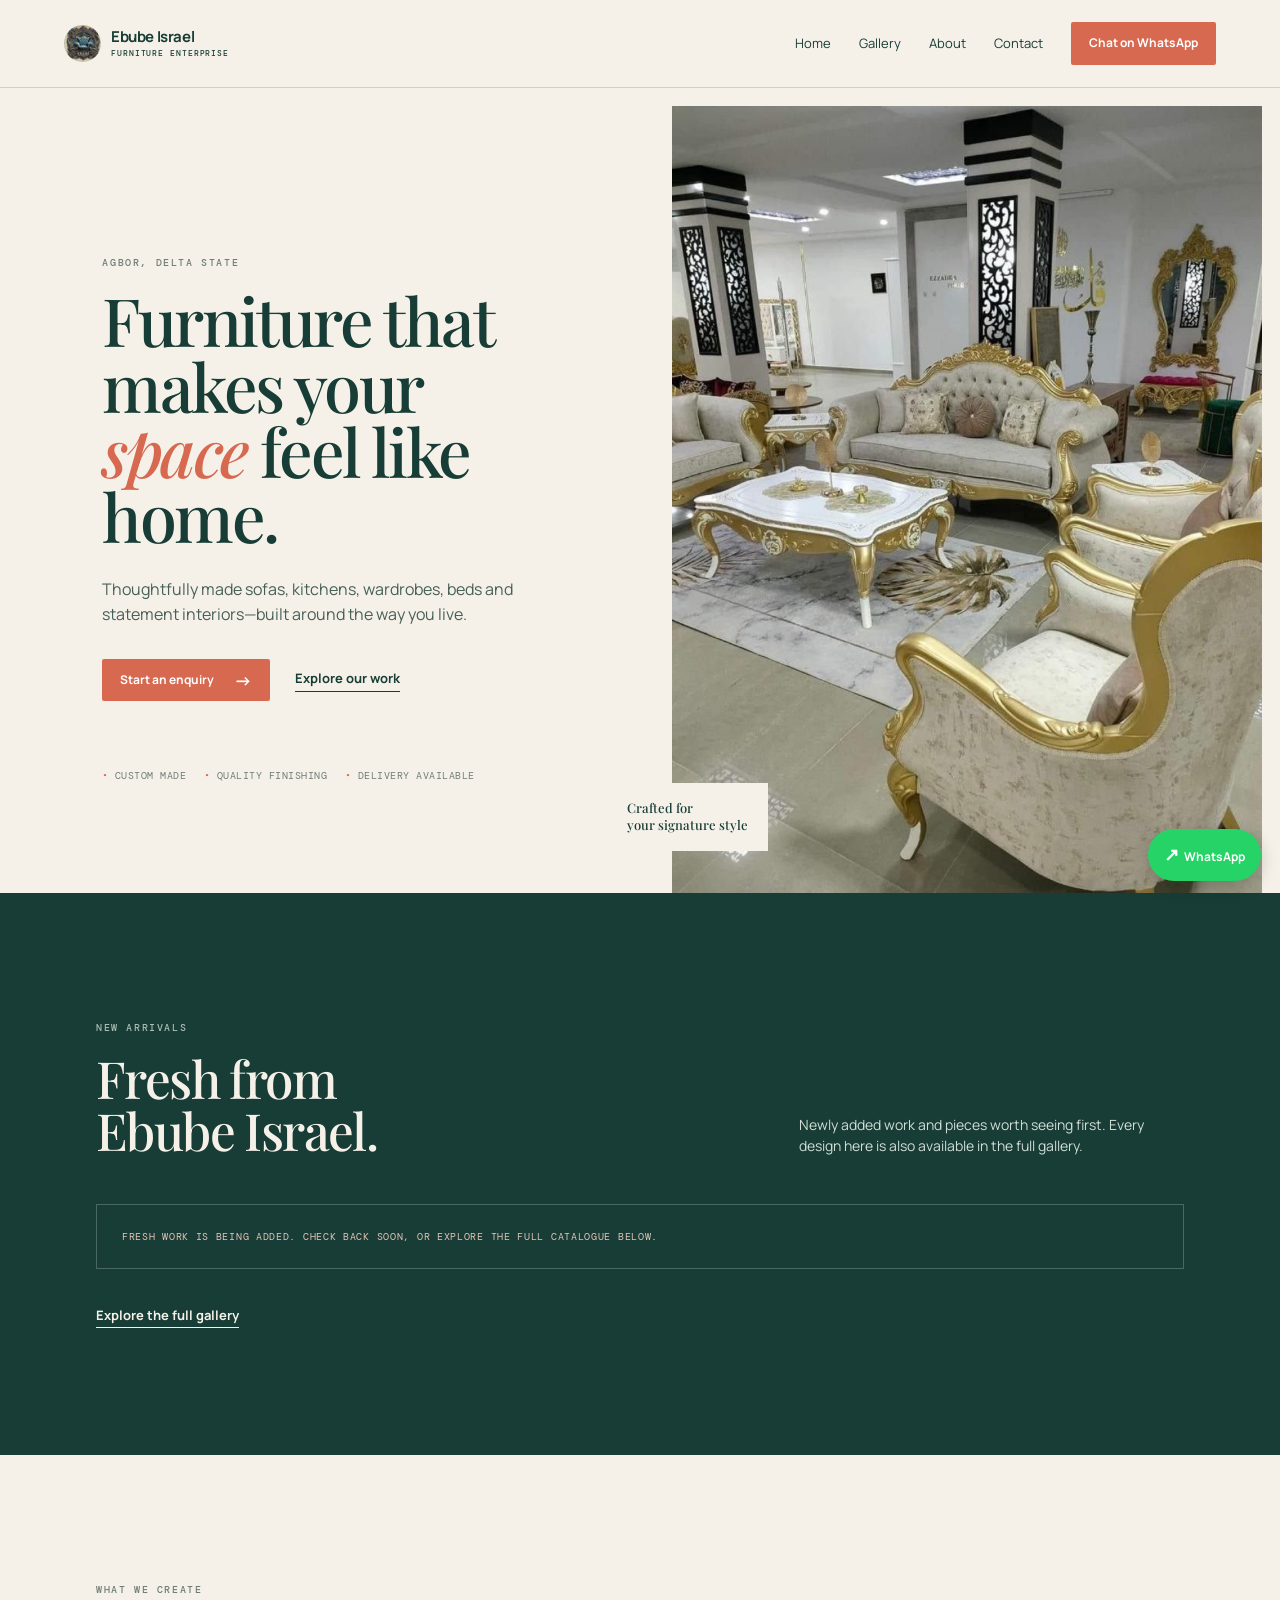
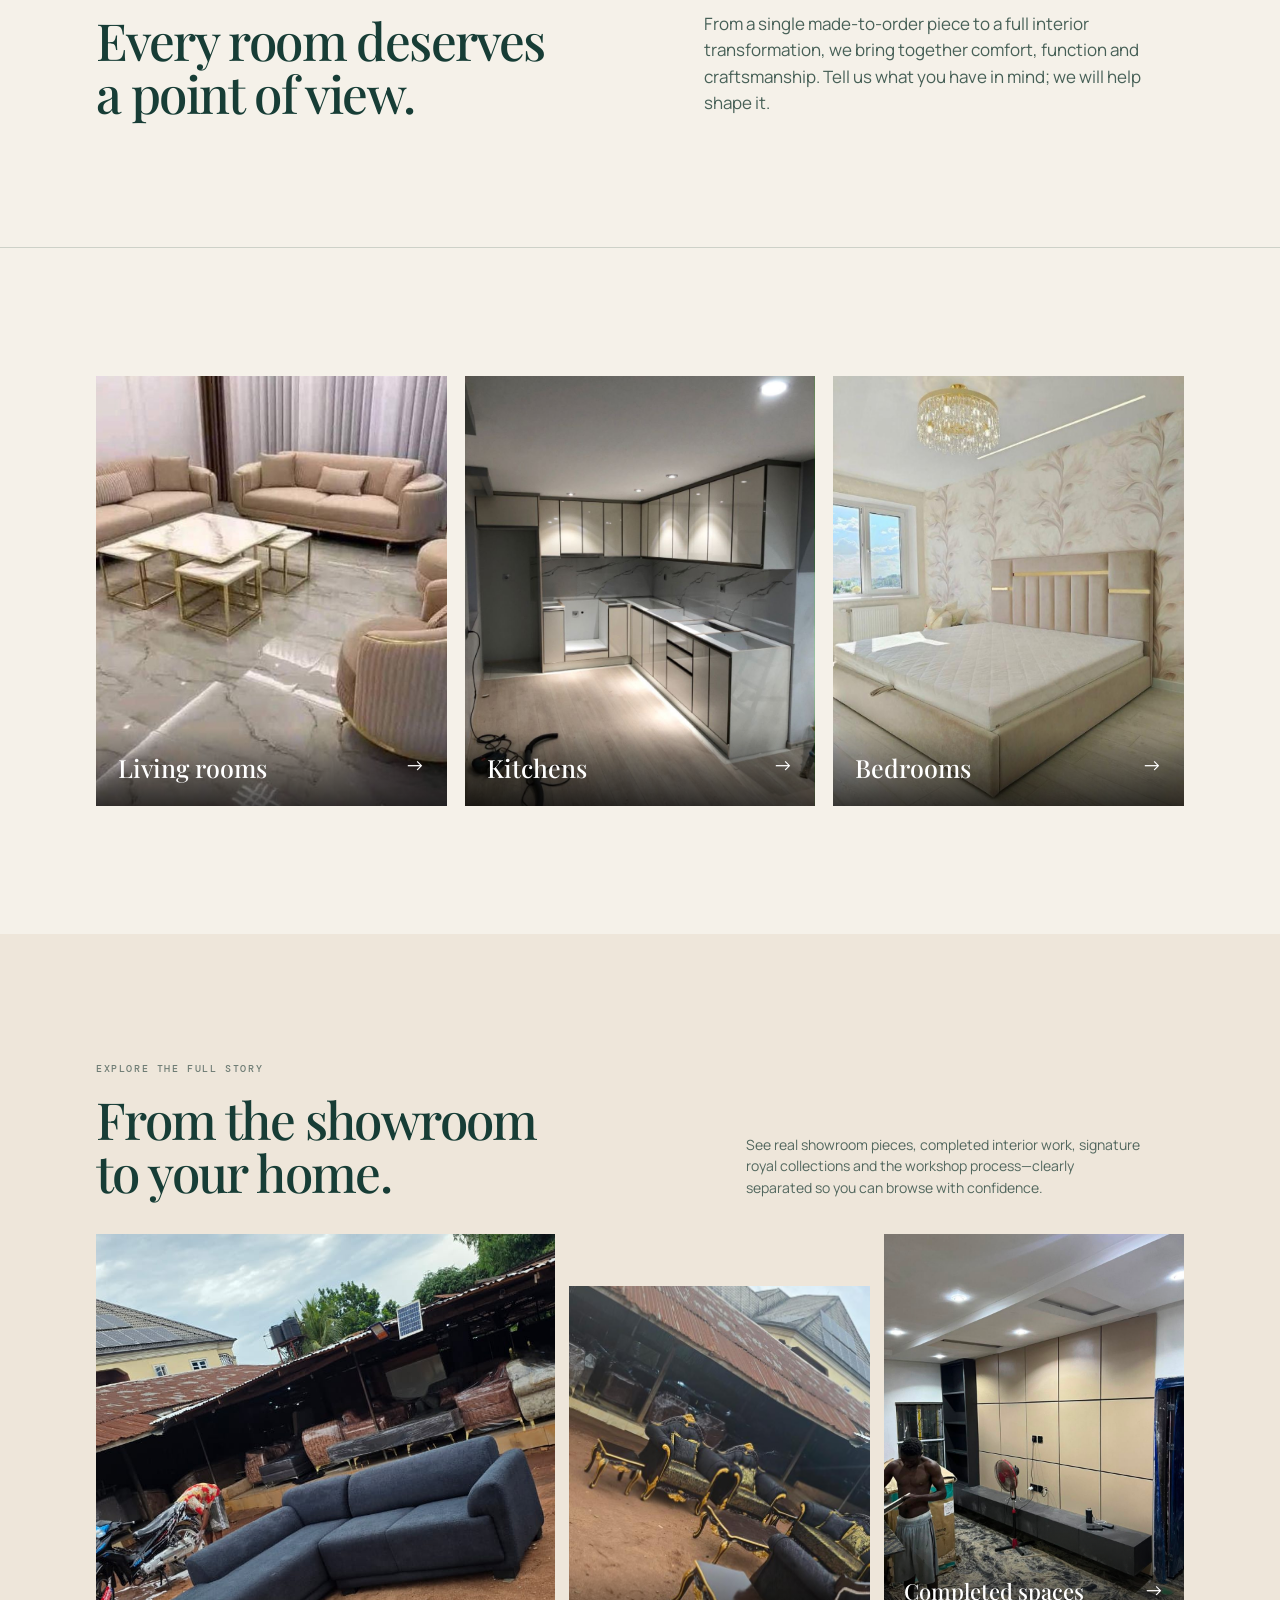
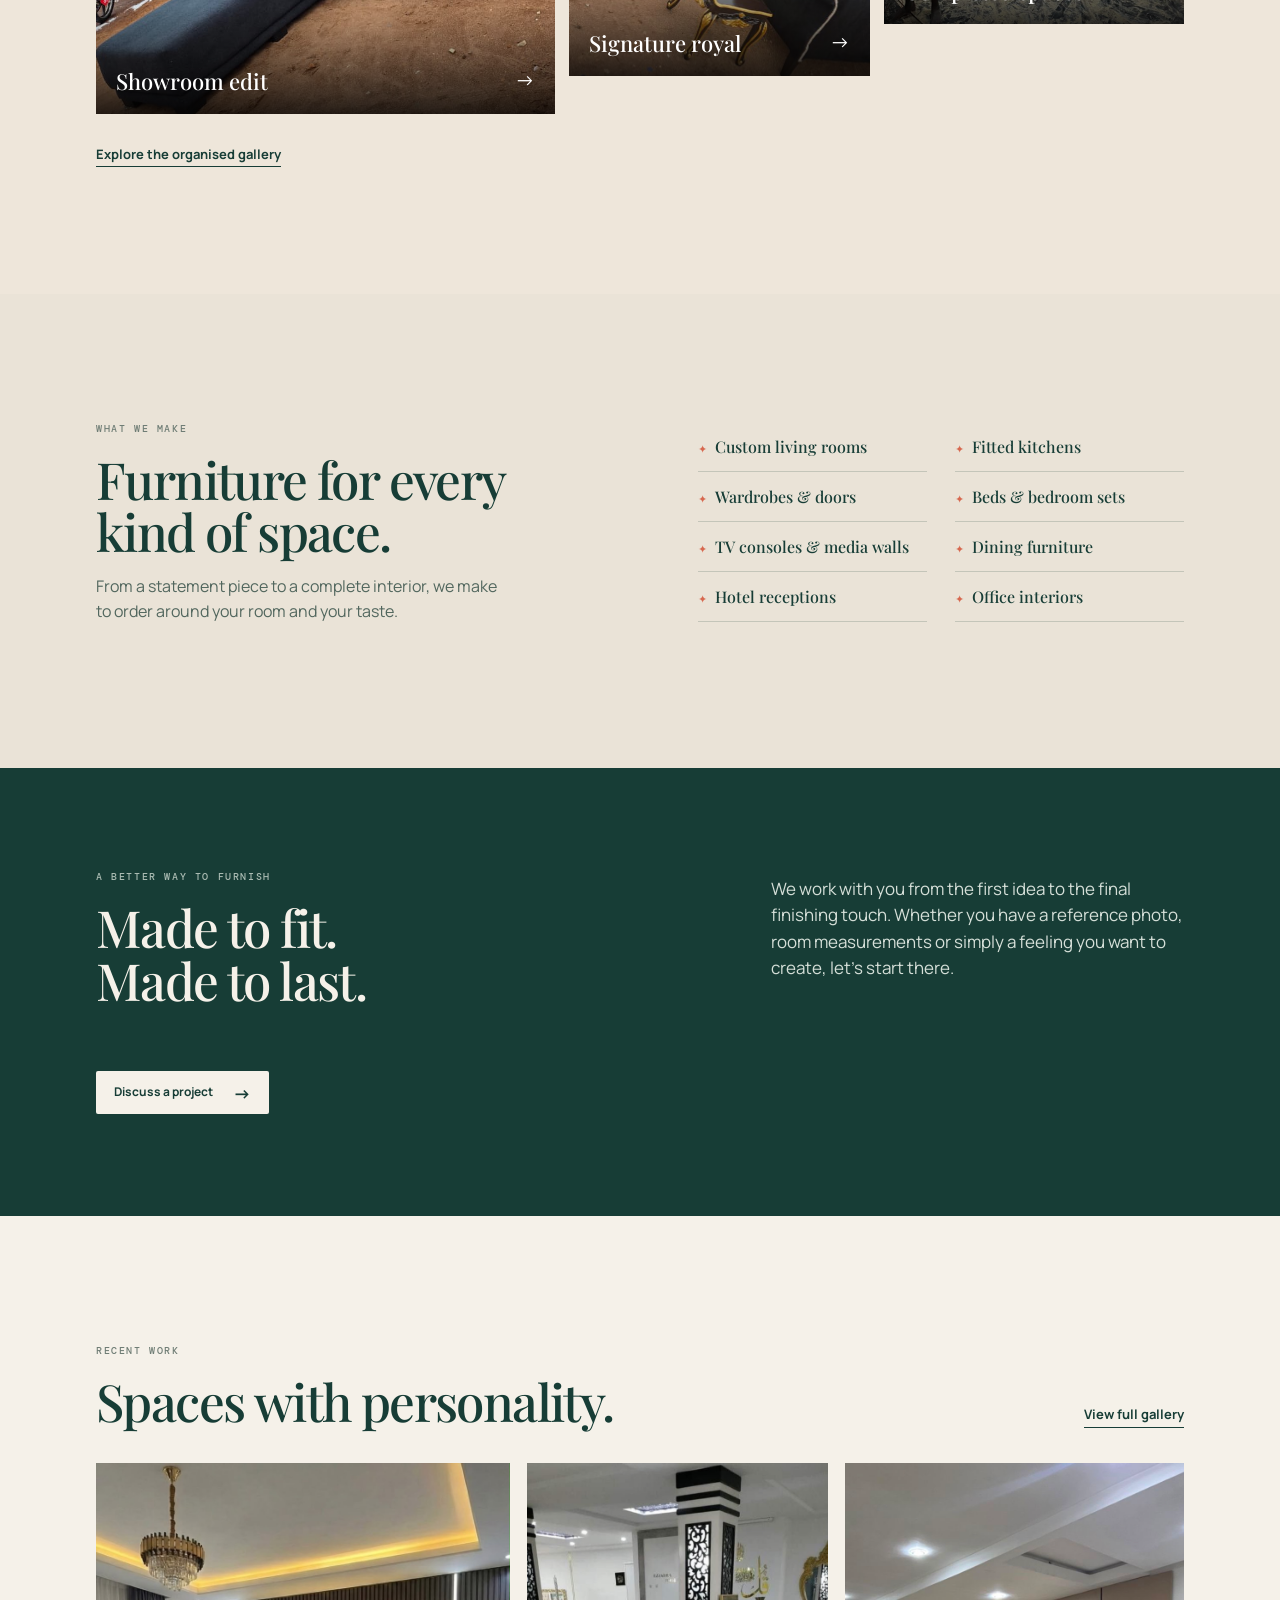
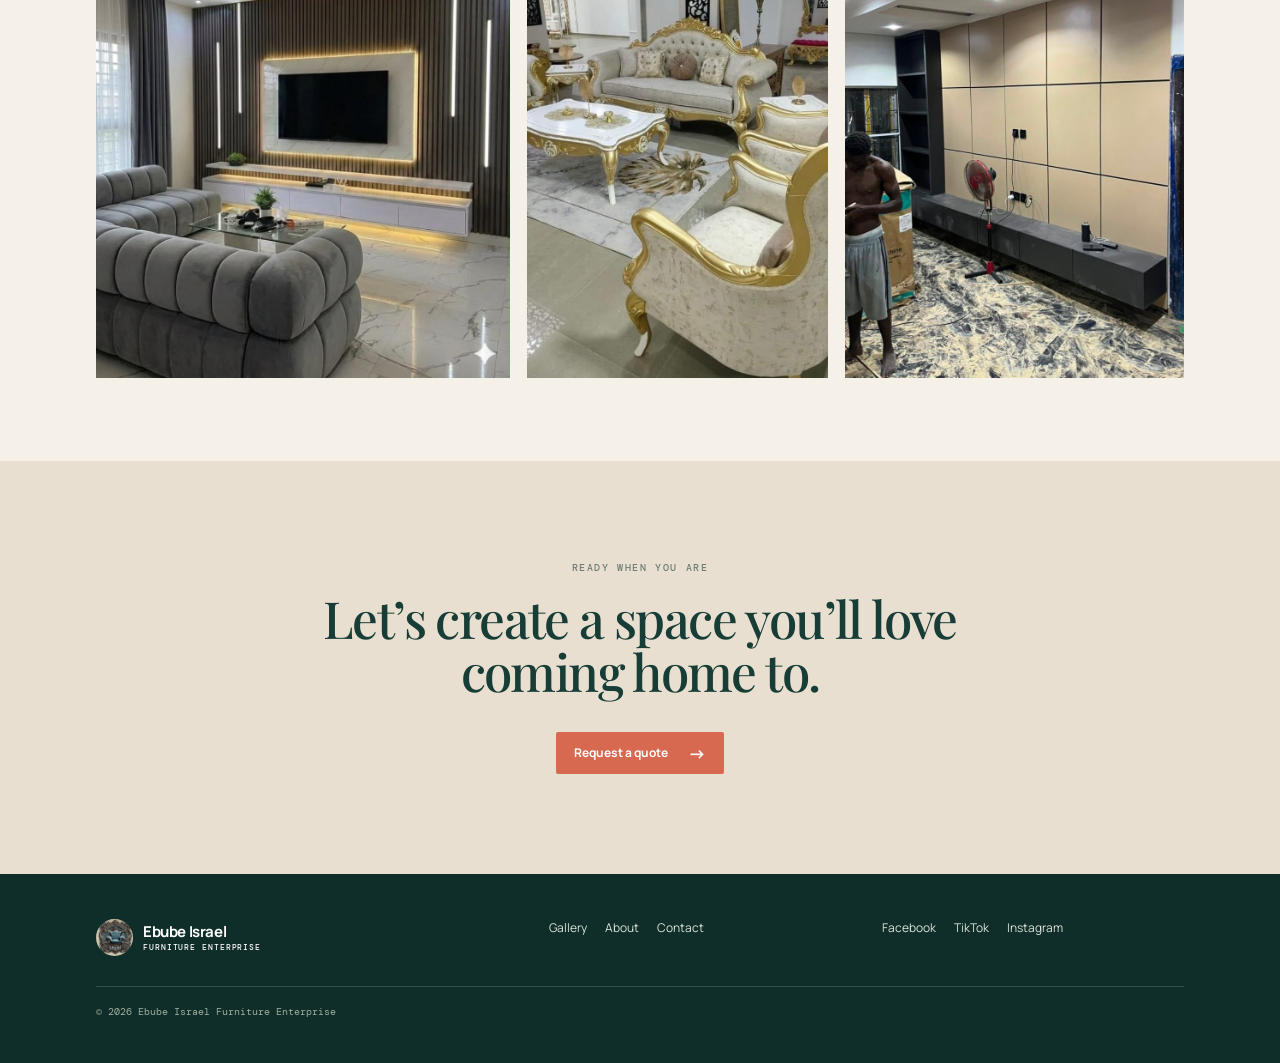
==== commit 19f4d8f3: "Show empty new arrivals state" ====
--- a/index.html
+++ b/index.html
@@ -29,6 +29,11 @@
       <div class="hero-copy"><p class="eyebrow">Agbor, Delta State</p><h1>Furniture that makes your <em>space</em> feel like home.</h1><p class="lead">Thoughtfully made sofas, kitchens, wardrobes, beds and statement interiors—built around the way you live.</p><div class="hero-actions"><a class="button" data-wa="Hello Ebube Israel Furniture, I would like to make an enquiry." href="#">Start an enquiry <span>→</span></a><a class="text-link" href="products.html">Explore our work</a></div><div class="trust"><span>Custom made</span><span>Quality finishing</span><span>Delivery available</span></div></div>
       <div class="hero-image"><img src="assets/images/royal-suite.jpg" alt="A completed classic luxury suite by Ebube Israel Furniture"><div class="image-note">Crafted for<br>your signature style</div></div>
     </section>
+    <section id="new-arrivals" class="new-work section">
+      <div class="new-work-heading"><div><p class="eyebrow">New arrivals</p><h2>Fresh from<br>Ebube Israel.</h2></div><p>Newly added work and pieces worth seeing first. Every design here is also available in the full gallery.</p></div>
+      <div id="new-arrivals-grid" class="new-work-grid" aria-live="polite"></div>
+      <a class="text-link" href="products.html">Explore the full gallery</a>
+    </section>
     <section class="intro section"><div><p class="eyebrow">What we create</p><h2>Every room deserves a point of view.</h2></div><p class="intro-copy">From a single made-to-order piece to a full interior transformation, we bring together comfort, function and craftsmanship. Tell us what you have in mind; we will help shape it.</p></section>
     <section class="categories section"><a href="products.html#living" class="category"><img src="assets/images/living-room.jpg" alt="Custom living room furniture"><span>Living rooms <b>→</b></span></a><a href="products.html#kitchen" class="category"><img src="assets/images/kitchen.jpg" alt="Modern fitted kitchen"><span>Kitchens <b>→</b></span></a><a href="products.html#bedroom" class="category"><img src="assets/images/bedroom.jpg" alt="Custom bed and bedroom furniture"><span>Bedrooms <b>→</b></span></a></section>
     <section class="catalogue-home section">
@@ -41,5 +46,5 @@
     <section class="featured section"><div class="section-head"><div><p class="eyebrow">Recent work</p><h2>Spaces with personality.</h2></div><a class="text-link" href="products.html">View full gallery</a></div><div class="featured-grid"><img src="assets/images/media-wall.jpg" alt="Modern media wall installation"><img src="assets/images/royal-suite.jpg" alt="Classic luxury living room furniture"><img src="assets/images/wardrobe.jpg" alt="Built-in wardrobe and entertainment unit"></div></section>
     <section class="contact-band"><p class="eyebrow">Ready when you are</p><h2>Let’s create a space you’ll love coming home to.</h2><a class="button" data-wa="Hello Ebube Israel Furniture, I would like a quote for my space." href="#">Request a quote <span>→</span></a></section>
   </main>
-  <footer><a class="brand" href="index.html"><span class="brand-mark">EI</span><span>Ebube Israel<small>Furniture Enterprise</small></span></a><div><a href="products.html">Gallery</a><a href="about.html">About</a><a href="contact.html">Contact</a></div><div class="social"><a href="https://www.facebook.com/share/19ZD1GVcMK/?mibextid=wwXIfr" target="_blank" rel="noopener">Facebook</a><a href="https://www.tiktok.com/@ebube.israel.furn4?_r=1&_t=ZS-99CXspwr35x" target="_blank" rel="noopener">TikTok</a><a href="https://www.instagram.com/ebubeisraelfurniture?igsi=MWFmZTEwaGVkZDdkdw==" target="_blank" rel="noopener">Instagram</a></div><p>© <span data-year></span> Ebube Israel Furniture Enterprise</p></footer><a class="whatsapp-float" data-wa="Hello Ebube Israel Furniture, I would like to make an enquiry." href="#" aria-label="Chat on WhatsApp">↗<span>WhatsApp</span></a><script src="assets/js/main.js"></script>
+  <footer><a class="brand" href="index.html"><span class="brand-mark">EI</span><span>Ebube Israel<small>Furniture Enterprise</small></span></a><div><a href="products.html">Gallery</a><a href="about.html">About</a><a href="contact.html">Contact</a></div><div class="social"><a href="https://www.facebook.com/share/19ZD1GVcMK/?mibextid=wwXIfr" target="_blank" rel="noopener">Facebook</a><a href="https://www.tiktok.com/@ebube.israel.furn4?_r=1&_t=ZS-99CXspwr35x" target="_blank" rel="noopener">TikTok</a><a href="https://www.instagram.com/ebubeisraelfurniture?igsi=MWFmZTEwaGVkZDdkdw==" target="_blank" rel="noopener">Instagram</a></div><p>© <span data-year></span> Ebube Israel Furniture Enterprise</p></footer><a class="whatsapp-float" data-wa="Hello Ebube Israel Furniture, I would like to make an enquiry." href="#" aria-label="Chat on WhatsApp">↗<span>WhatsApp</span></a><script src="assets/js/main.js?v=new-arrivals-1"></script>
 </body></html>
--- a/assets/css/style.css
+++ b/assets/css/style.css
@@ -5,5 +5,6 @@
 .catalogue-hero{padding-bottom:65px}.catalogue-stats{display:flex;gap:22px;flex-wrap:wrap;margin-top:42px;font:10px 'DM Mono',monospace;text-transform:uppercase;letter-spacing:.6px;color:#64746d}.catalogue-stats span:before{content:'✦';color:var(--coral);margin-right:7px}.catalogue-toolbar{display:flex;justify-content:space-between;gap:30px;align-items:end;margin-bottom:38px}.filters{display:flex;gap:8px;flex-wrap:wrap;justify-content:flex-end}.filter{border:1px solid var(--line);background:transparent;border-radius:100px;padding:9px 13px;color:var(--ink);font:600 11px Manrope;cursor:pointer}.filter.active,.filter:hover{background:var(--ink);color:var(--cream)}.catalogue-grid{display:grid;grid-template-columns:repeat(3,1fr);gap:18px}.catalogue-card{height:420px;background:var(--ink);position:relative;overflow:hidden}.catalogue-card.span-two{grid-column:span 2}.catalogue-card img{height:100%;transition:transform .45s}.catalogue-card:hover img{transform:scale(1.035)}.catalogue-card div{position:absolute;inset:auto 0 0;padding:80px 23px 22px;color:white;background:linear-gradient(transparent,rgba(0,0,0,.83))}.catalogue-card p{margin:0 0 4px;font:10px 'DM Mono',monospace;text-transform:uppercase;letter-spacing:.8px;color:#e5c3b8}.catalogue-card h3{margin:0 0 10px;font:500 27px 'Playfair Display',serif}.catalogue-card a{font-size:11px;font-weight:700;border-bottom:1px solid #fff}.process{display:grid;grid-template-columns:.9fr 1.1fr;gap:9vw;background:#eae3d7}.process ol{margin:0;padding:0;list-style:none}.process li{display:grid;grid-template-columns:55px 1fr;gap:17px;border-top:1px solid var(--line);padding:20px 0}.process li:last-child{border-bottom:1px solid var(--line)}.process li>span{font:10px 'DM Mono',monospace;color:var(--coral);padding-top:4px}.process h3{margin:0 0 5px;font:500 23px 'Playfair Display',serif}.process p{margin:0;max-width:380px;font-size:13px;color:#52675e}@media(max-width:760px){.catalogue-toolbar,.process{grid-template-columns:1fr;display:grid;align-items:start}.filters{justify-content:flex-start}.catalogue-grid{grid-template-columns:1fr}.catalogue-card,.catalogue-card.span-two{grid-column:span 1;height:390px}.catalogue-stats{gap:12px}.process{gap:40px}}
 .services{display:grid;grid-template-columns:1fr 1fr;gap:9vw;background:#eae3d7}.services>div>p:not(.eyebrow){max-width:410px;color:#52675e}.service-list{display:grid;grid-template-columns:1fr 1fr;gap:0 28px;align-content:start}.service-list span{padding:14px 0;border-bottom:1px solid var(--line);font:500 16px 'Playfair Display',serif}.service-list span:before{content:'✦';color:var(--coral);font:11px Manrope;margin-right:8px}.inspiration{display:grid;grid-template-columns:.75fr 1.25fr;gap:7vw;background:var(--ink);color:var(--cream)}.inspiration .eyebrow{color:#aabbb2}.inspiration-copy p:not(.eyebrow){color:#d3ddd6;max-width:330px;margin:22px 0 30px}.inspiration-copy .text-link{border-color:var(--cream)}.inspiration-grid{display:grid;grid-template-columns:1fr 1fr;gap:16px}.inspiration figure{margin:0}.inspiration img{height:405px}.inspiration figcaption{font:500 16px 'Playfair Display',serif;padding-top:10px;color:#e7d5c4}.contact-services{text-align:center;background:var(--ink);color:var(--cream)}.contact-services .eyebrow{color:#aabbb2}.contact-services h2{max-width:720px;margin:auto}.contact-services p:not(.eyebrow){max-width:620px;margin:22px auto 31px;color:#d3ddd6}.contact-services .button{margin:auto}@media(max-width:760px){.services,.inspiration{grid-template-columns:1fr;gap:38px}.service-list{grid-template-columns:1fr}.inspiration-grid{grid-template-columns:1fr}.inspiration img{height:370px}}
 .lookbook{background:#eae3d7}.lookbook-heading{display:grid;grid-template-columns:1fr 1fr;gap:7vw;align-items:end;margin-bottom:54px}.lookbook-heading p:last-child{margin:0;max-width:430px;color:#52675e}.lookbook-groups{display:grid;gap:45px}.lookbook-group{display:grid;grid-template-columns:215px 1fr;gap:28px;border-top:1px solid var(--line);padding-top:19px}.lookbook-group h3{margin:0;font:500 28px 'Playfair Display',serif}.lookbook-row{display:grid;grid-template-columns:repeat(5,1fr);gap:10px}.lookbook-row img{height:180px;border-radius:2px}.lookbook-row .concept{outline:2px solid var(--coral);outline-offset:2px}.lookbook>.button{margin-top:42px}@media(max-width:760px){.lookbook-heading,.lookbook-group{grid-template-columns:1fr;gap:17px}.lookbook-row{display:flex;overflow:auto;padding-bottom:8px}.lookbook-row img{width:158px;min-width:158px;height:210px}}
-.new-work{background:var(--ink);color:var(--cream)}.new-work-heading{display:flex;justify-content:space-between;align-items:end;gap:40px;margin-bottom:36px}.new-work-heading .eyebrow{color:#aabbb2}.new-work-heading>p{margin:0;max-width:385px;color:#d1ddd5;font-size:14px}.new-work-grid{display:grid;grid-template-columns:repeat(5,1fr);gap:12px;margin-bottom:30px}.new-work-grid article{margin:0}.new-work-grid img{height:250px}.new-work-grid h3{margin:10px 0 0;font:500 19px 'Playfair Display',serif}.new-work .text-link{border-color:var(--cream)}@media(max-width:760px){.new-work-heading{display:block}.new-work-heading>p{margin-top:20px}.new-work-grid{display:flex;overflow:auto;padding-bottom:8px}.new-work-grid article{min-width:180px}.new-work-grid img{height:230px}}
+.new-work{background:var(--ink);color:var(--cream)}.new-work[hidden]{display:none}.new-work-heading{display:flex;justify-content:space-between;align-items:end;gap:40px;margin-bottom:36px}.new-work-heading .eyebrow{color:#aabbb2}.new-work-heading>p{margin:0;max-width:385px;color:#d1ddd5;font-size:14px}.new-work-grid{display:grid;grid-template-columns:repeat(5,1fr);gap:12px;margin-bottom:30px}.new-work-grid article{margin:0}.new-work-grid img{height:250px}.new-work-grid p{margin:11px 0 3px;font:10px 'DM Mono',monospace;text-transform:uppercase;letter-spacing:.7px;color:#e5c3b8}.new-work-grid h3{margin:0 0 8px;font:500 19px 'Playfair Display',serif}.new-work-grid article a{font-size:11px;font-weight:700;border-bottom:1px solid #fff}.new-work .text-link{border-color:var(--cream)}@media(max-width:760px){.new-work-heading{display:block}.new-work-heading>p{margin-top:20px}.new-work-grid{display:flex;overflow:auto;padding-bottom:8px}.new-work-grid article{min-width:180px}.new-work-grid img{height:230px}}
+.new-arrivals-empty{grid-column:1/-1;margin:0;padding:25px;border:1px solid rgba(255,255,255,.22);color:#d1ddd5;font:500 16px 'Playfair Display',serif}
 .workshop-home{background:#eee6da}.workshop-home .section-head{display:grid;grid-template-columns:1fr .8fr;gap:8vw;align-items:end;margin-bottom:35px}.workshop-home .section-head>p{margin:0;max-width:395px;color:#52675e;font-size:14px}.workshop-home-grid{display:grid;grid-template-columns:1.3fr .85fr .85fr;gap:14px;margin-bottom:27px}.workshop-home-grid img{height:390px}.workshop-home-grid img:first-child{height:480px}.workshop-home-grid img:nth-child(2){margin-top:52px}.workshop-showcase{background:#102e29;color:var(--cream)}.workshop-showcase .eyebrow{color:#aabbb2}.workshop-showcase-head{display:grid;grid-template-columns:1fr .85fr;gap:9vw;align-items:end;margin-bottom:40px}.workshop-showcase-head>p{margin:0;max-width:390px;color:#d3ddd6;font-size:14px}.workshop-grid{display:grid;grid-template-columns:1.25fr 1fr 1fr;gap:14px;margin-bottom:31px}.workshop-grid figure{margin:0;position:relative;overflow:hidden}.workshop-grid img{height:290px}.workshop-grid .workshop-feature{grid-row:span 2}.workshop-grid .workshop-feature img{height:100%}.workshop-grid figcaption{padding:11px 3px 0;font:500 16px 'Playfair Display',serif;color:#e7d5c4}.workshop-grid .workshop-feature figcaption{position:absolute;inset:auto 0 0;padding:55px 20px 20px;background:linear-gradient(transparent,rgba(0,0,0,.83));color:#fff;display:grid;gap:4px}.workshop-grid figcaption span{font:10px 'DM Mono',monospace;text-transform:uppercase;letter-spacing:.8px;color:#e5c3b8}.workshop-grid figcaption strong{font:500 24px 'Playfair Display',serif}.workshop-showcase .text-link{border-color:var(--cream)}@media(max-width:760px){.workshop-home .section-head,.workshop-showcase-head{grid-template-columns:1fr;gap:20px}.workshop-home-grid{display:flex;overflow:auto;padding-bottom:8px}.workshop-home-grid img,.workshop-home-grid img:first-child,.workshop-home-grid img:nth-child(2){width:255px;min-width:255px;height:360px;margin:0}.workshop-grid{grid-template-columns:1fr 1fr}.workshop-grid .workshop-feature{grid-column:span 2;grid-row:auto}.workshop-grid .workshop-feature img{height:420px}.workshop-grid img{height:230px}.workshop-grid figcaption{font-size:14px}}
